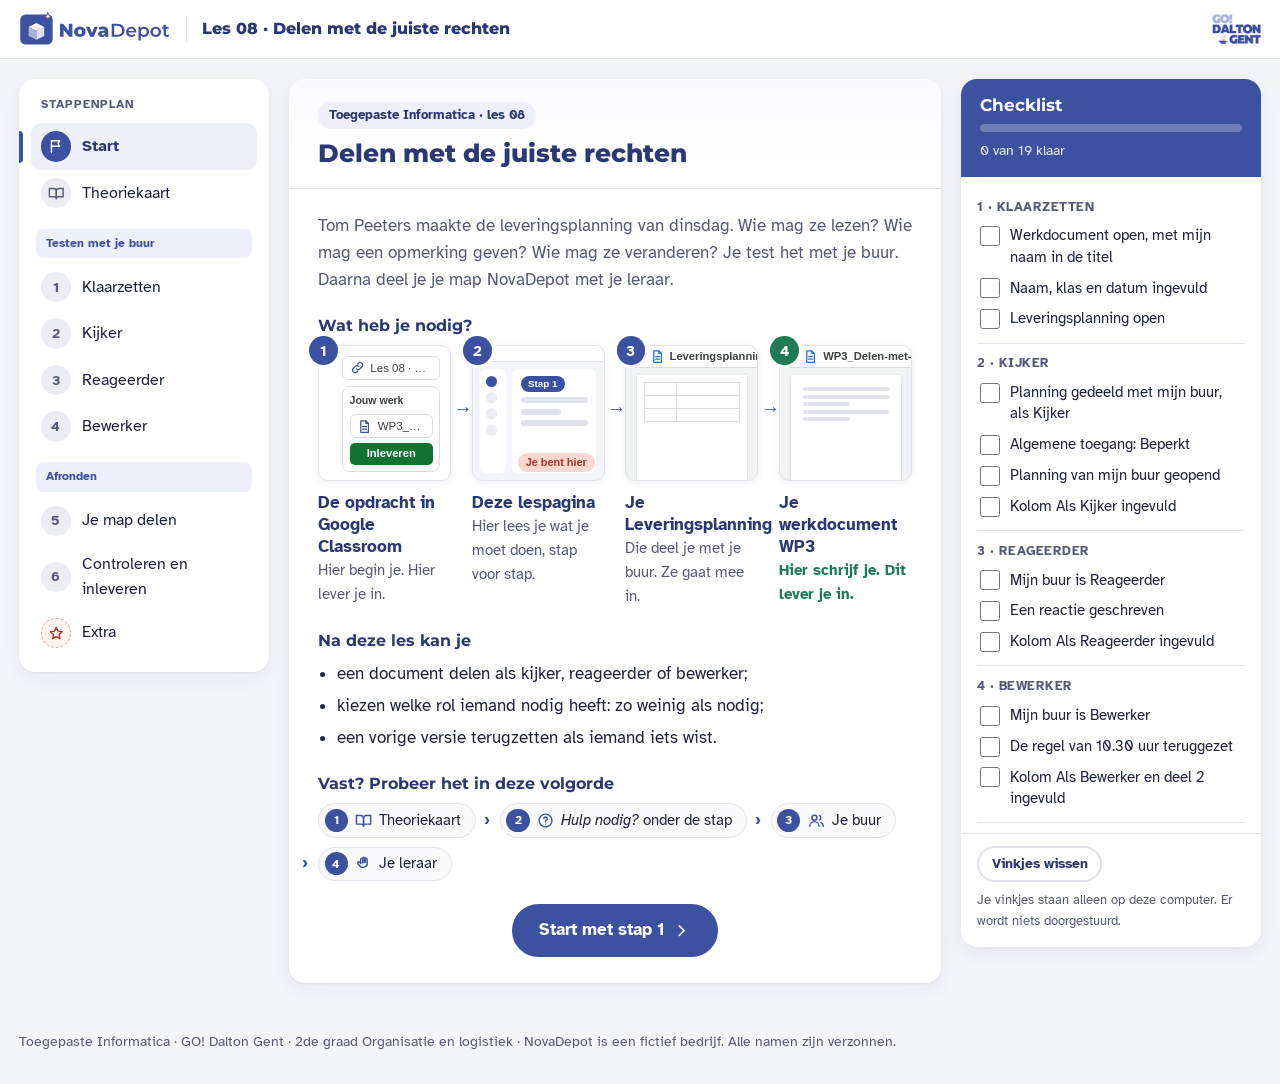
==== index.html @ 53094734 "Startpagina en dia 1: de opdracht zoals de leerling ze ziet Getest met een leerlingaccount (09-10-20" ====
<!DOCTYPE html>
<html lang="nl-BE">
<head>
  <meta charset="UTF-8">
  <meta name="viewport" content="width=device-width, initial-scale=1">
  <title>Les 08 · Delen met de juiste rechten · NovaDepot</title>
  <link rel="icon" href="assets/novadepot-icon.svg" type="image/svg+xml">
  <link rel="stylesheet" href="css/style.css">
</head>
<body data-storage="novadepot_delen_v1_" data-laatste-stap="6" data-ai-hulp="uit">

<!-- Pictogrammen: eenvoudige lijntekeningen, eigen werk. Gebruik: een svg met class "ic" en daarin use met href naar het symbool. -->
<svg xmlns="http://www.w3.org/2000/svg" style="display:none">
  <symbol id="i-flag" viewBox="0 0 24 24"><path d="M5 21V4"/><path d="M5 4h12l-2.5 4 2.5 4H5"/></symbol>
  <symbol id="i-book" viewBox="0 0 24 24"><path d="M2 5h6a4 4 0 0 1 4 4v11a3 3 0 0 0-3-3H2z"/><path d="M22 5h-6a4 4 0 0 0-4 4v11a3 3 0 0 1 3-3h7z"/></symbol>
  <symbol id="i-check" viewBox="0 0 24 24"><path d="M5 12.5l4.5 4.5L19 7.5"/></symbol>
  <symbol id="i-check-circle" viewBox="0 0 24 24"><circle cx="12" cy="12" r="9"/><path d="M8 12.5l2.7 2.7L16 10"/></symbol>
  <symbol id="i-list" viewBox="0 0 24 24"><path d="M9 6h11M9 12h11M9 18h11"/><path d="M4.5 6h.01M4.5 12h.01M4.5 18h.01" stroke-width="3"/></symbol>
  <symbol id="i-bulb" viewBox="0 0 24 24"><path d="M9 18h6M10 21h4"/><path d="M12 3a6 6 0 0 0-4 10.5c.7.7 1 1.5 1 2.5h6c0-1 .3-1.8 1-2.5A6 6 0 0 0 12 3z"/></symbol>
  <symbol id="i-alert" viewBox="0 0 24 24"><path d="M12 3.5l9.5 17h-19z"/><path d="M12 10v4.5M12 17.5h.01"/></symbol>
  <symbol id="i-help" viewBox="0 0 24 24"><circle cx="12" cy="12" r="9"/><path d="M9.6 9.3a2.5 2.5 0 1 1 3.4 2.5c-.6.3-1 .8-1 1.5v.4M12 17h.01"/></symbol>
  <symbol id="i-folder" viewBox="0 0 24 24"><path d="M3 6.5A1.5 1.5 0 0 1 4.5 5H9l2 2h8.5A1.5 1.5 0 0 1 21 8.5v10a1.5 1.5 0 0 1-1.5 1.5h-15A1.5 1.5 0 0 1 3 18.5z"/></symbol>
  <symbol id="i-doc" viewBox="0 0 24 24"><path d="M6 3h8l4 4v14H6z"/><path d="M14 3v4h4M9 12h6M9 16h6"/></symbol>
  <symbol id="i-send" viewBox="0 0 24 24"><path d="M12 15V3M7 8l5-5 5 5"/><path d="M4 14v6h16v-6"/></symbol>
  <symbol id="i-users" viewBox="0 0 24 24"><circle cx="9" cy="8" r="3.5"/><path d="M2.5 20a6.5 6.5 0 0 1 13 0"/><path d="M16 4.8a3.5 3.5 0 0 1 0 6.4M18 14.5a6.5 6.5 0 0 1 3.5 5.5"/></symbol>
  <symbol id="i-chat" viewBox="0 0 24 24"><path d="M4 5h16v11H9l-5 4z"/></symbol>
  <symbol id="i-pen" viewBox="0 0 24 24"><path d="M4 20h4L19 9l-4-4L4 16z"/><path d="M13 7l4 4"/></symbol>
  <symbol id="i-clock" viewBox="0 0 24 24"><circle cx="12" cy="12" r="9"/><path d="M12 7v5l3.5 2"/></symbol>
  <symbol id="i-lock" viewBox="0 0 24 24"><rect x="5" y="10.5" width="14" height="10" rx="2"/><path d="M8 10.5V7.5a4 4 0 0 1 8 0v3"/></symbol>
  <symbol id="i-layers" viewBox="0 0 24 24"><path d="M12 3l9 5-9 5-9-5z"/><path d="M3 13l9 5 9-5"/></symbol>
  <symbol id="i-star" viewBox="0 0 24 24"><path d="M12 3.5l2.6 5.4 5.9.8-4.3 4.1 1 5.9L12 16.9l-5.2 2.8 1-5.9-4.3-4.1 5.9-.8z"/></symbol>
  <symbol id="i-link" viewBox="0 0 24 24"><path d="M10 14a4 4 0 0 0 5.7 0l3-3a4 4 0 0 0-5.7-5.7l-1 1"/><path d="M14 10a4 4 0 0 0-5.7 0l-3 3a4 4 0 0 0 5.7 5.7l1-1"/></symbol>
  <symbol id="i-spark" viewBox="0 0 24 24"><path d="M11 3l1.9 5.1L18 10l-5.1 1.9L11 17l-1.9-5.1L4 10l5.1-1.9z"/><path d="M18.5 14.5l.8 2.2 2.2.8-2.2.8-.8 2.2-.8-2.2-2.2-.8 2.2-.8z"/></symbol>
  <symbol id="i-hand" viewBox="0 0 24 24"><path d="M8 12V6a1.5 1.5 0 0 1 3 0v5"/><path d="M11 10.5V4.5a1.5 1.5 0 0 1 3 0v6"/><path d="M14 10.5V6a1.5 1.5 0 0 1 3 0v7.5"/><path d="M8 11.5l-1.5-1.5a1.6 1.6 0 0 0-2.3 2.3l3.6 4.2A6.5 6.5 0 0 0 17 13.5"/></symbol>
  <symbol id="i-left" viewBox="0 0 24 24"><path d="M15 6l-6 6 6 6"/></symbol>
  <symbol id="i-right" viewBox="0 0 24 24"><path d="M9 6l6 6-6 6"/></symbol>
</svg>

<div class="teacher-banner">Leraarweergave: de roze kaders tonen waar je een screenshot kan plaatsen. Leerlingen zien die kaders niet.</div>

<header class="topbar">
  <div class="topbar-inner">
    <a class="brand" href="index.html" title="Naar het begin van de les">
      <img src="assets/novadepot-logo.svg" alt="NovaDepot">
      <span class="brand-lesson">Les 08 · Delen met de juiste rechten</span>
    </a>
    <span class="topbar-spacer"></span>
    <img class="dalton-mark" src="assets/dalton-gent-logo.png" alt="GO! Dalton Gent">
  </div>
</header>

<div class="layout">

  <!-- ============ LINKS: de route ============ -->
  <nav class="route" aria-label="Stappenplan">
    <p class="route-title">Stappenplan</p>
    <button class="nav-btn" type="button" data-step="start"><span class="nav-num"><svg class="ic" aria-hidden="true"><use href="#i-flag"/></svg></span><span class="nav-lbl">Start</span></button>
    <button class="nav-btn" type="button" data-step="theorie"><span class="nav-num"><svg class="ic" aria-hidden="true"><use href="#i-book"/></svg></span><span class="nav-lbl">Theoriekaart</span></button>

    <p class="route-group">Testen met je buur</p>
    <button class="nav-btn" type="button" data-step="1"><span class="nav-num"><span class="nav-n">1</span><svg class="ic nav-check" aria-hidden="true"><use href="#i-check"/></svg></span><span class="nav-lbl">Klaarzetten</span></button>
    <button class="nav-btn" type="button" data-step="2"><span class="nav-num"><span class="nav-n">2</span><svg class="ic nav-check" aria-hidden="true"><use href="#i-check"/></svg></span><span class="nav-lbl">Kijker</span></button>
    <button class="nav-btn" type="button" data-step="3"><span class="nav-num"><span class="nav-n">3</span><svg class="ic nav-check" aria-hidden="true"><use href="#i-check"/></svg></span><span class="nav-lbl">Reageerder</span></button>
    <button class="nav-btn" type="button" data-step="4"><span class="nav-num"><span class="nav-n">4</span><svg class="ic nav-check" aria-hidden="true"><use href="#i-check"/></svg></span><span class="nav-lbl">Bewerker</span></button>

    <p class="route-group">Afronden</p>
    <button class="nav-btn" type="button" data-step="5"><span class="nav-num"><span class="nav-n">5</span><svg class="ic nav-check" aria-hidden="true"><use href="#i-check"/></svg></span><span class="nav-lbl">Je map delen</span></button>
    <button class="nav-btn" type="button" data-step="6"><span class="nav-num"><span class="nav-n">6</span><svg class="ic nav-check" aria-hidden="true"><use href="#i-check"/></svg></span><span class="nav-lbl">Controleren en inleveren</span></button>
    <button class="nav-btn extra" type="button" data-step="extra"><span class="nav-num"><svg class="ic" aria-hidden="true"><use href="#i-star"/></svg></span><span class="nav-lbl">Extra</span></button>
  </nav>

  <!-- ============ MIDDEN: één stap tegelijk ============ -->
  <main id="main">

    <!-- ===== START ===== -->
    <section class="pane" id="pane-start" aria-labelledby="h-start">
      <article class="card">
        <header class="card-head">
          <div class="tags"><span class="tag tag-where">Toegepaste Informatica · les 08</span></div>
          <h1 id="h-start">Delen met de juiste rechten</h1>
        </header>
        <div class="card-body">
          <p class="intro">Tom Peeters maakte de leveringsplanning van dinsdag. Wie mag ze lezen? Wie mag een opmerking geven? Wie mag ze veranderen? Je test het met je buur. Daarna deel je je map NovaDepot met je leraar.</p>

          <h2 class="sec">Wat heb je nodig?</h2>
          <ol class="nodig vier">
            <li class="nodig-item">
              <div class="mock mock-opdracht" aria-hidden="true">
                <div class="mo-midden">
                  <div class="mo-titel">Werkplek 3 — Delen met de juiste rechten</div>
                  <div class="mo-chip"><svg class="ic"><use href="#i-link"/></svg><span>Les 08 · Delen met de juiste rechten</span></div>
                  <div class="mo-chip ai-hulp"><svg class="ic"><use href="#i-spark"/></svg><span>AI-hulp</span></div>
                </div>
                <div class="mo-werk">
                  <div class="mo-werk-kop">Jouw werk</div>
                  <div class="mo-chip"><svg class="ic"><use href="#i-doc"/></svg><span>WP3_Delen-met-de-juiste-rechten</span></div>
                  <div class="mo-knop">Inleveren</div>
                </div>
              </div>
              <p class="nodig-naam">De opdracht in Google Classroom</p>
              <p class="nodig-uitleg">Hier begin je. Hier lever je in.</p>
            </li>
            <li class="nodig-item">
              <div class="mock mock-lespagina" aria-hidden="true">
                <div class="ml-balk"></div>
                <div class="ml-midden">
                  <div class="ml-route"><span></span><span></span><span></span><span></span></div>
                  <div class="ml-stap"><span class="ml-tag">Stap 1</span><span class="ml-lijn"></span><span class="ml-lijn kort"></span><span class="ml-lijn"></span></div>
                </div>
                <div class="ml-hier">Je bent hier</div>
              </div>
              <p class="nodig-naam">Deze lespagina</p>
              <p class="nodig-uitleg">Hier lees je wat je moet doen, stap voor stap.</p>
            </li>
            <li class="nodig-item">
              <div class="mock mock-werkdocument" aria-hidden="true">
                <div class="mw-balk"><svg class="ic"><use href="#i-doc"/></svg>Leveringsplanning</div>
                <div class="mw-blad"><div class="mw-rijen"><span></span><span></span><span></span><span></span><span></span><span></span></div></div>
              </div>
              <p class="nodig-naam">Je Leveringsplanning</p>
              <p class="nodig-uitleg">Die deel je met je buur. Ze gaat mee in.</p>
            </li>
            <li class="nodig-item inleveren">
              <div class="mock mock-werkdocument" aria-hidden="true">
                <div class="mw-balk"><svg class="ic"><use href="#i-doc"/></svg>WP3_Delen-met-de-juiste-rechten</div>
                <div class="mw-blad"><div class="mw-tekst"><span></span><span></span><span class="kort"></span><span></span><span class="kort"></span></div></div>
              </div>
              <p class="nodig-naam">Je werkdocument WP3</p>
              <p class="nodig-uitleg">Hier schrijf je. Dit lever je in.</p>
            </li>
          </ol>

          <h2 class="sec">Na deze les kan je</h2>
          <ul class="doelen">
            <li>een document delen als kijker, reageerder of bewerker;</li>
            <li>kiezen welke rol iemand nodig heeft: zo weinig als nodig;</li>
            <li>een vorige versie terugzetten als iemand iets wist.</li>
          </ul>

          <h2 class="sec">Vast? Probeer het in deze volgorde</h2>
          <ol class="vast">
            <li><svg class="ic" aria-hidden="true"><use href="#i-book"/></svg><span>Theoriekaart</span></li>
            <li><svg class="ic" aria-hidden="true"><use href="#i-help"/></svg><span><em>Hulp nodig?</em> onder de stap</span></li>
            <li class="ai-hulp"><svg class="ic" aria-hidden="true"><use href="#i-spark"/></svg><span>AI-hulp in de opdracht</span></li>
            <li><svg class="ic" aria-hidden="true"><use href="#i-users"/></svg><span>Je buur</span></li>
            <li><svg class="ic" aria-hidden="true"><use href="#i-hand"/></svg><span>Je leraar</span></li>
          </ol>

          <p class="start-cta"><button class="btn btn-primary" type="button" data-goto="1">Start met stap 1 <svg class="ic" aria-hidden="true"><use href="#i-right"/></svg></button></p>
        </div>
      </article>
    </section>

    <!-- ===== THEORIEKAART ===== -->
    <section class="pane" id="pane-theorie" aria-labelledby="h-theorie">
      <article class="card">
        <header class="card-head">
          <div class="tags"><span class="tag tag-where">Spiekbriefje</span></div>
          <h2 id="h-theorie">Theoriekaart</h2>
        </header>
        <div class="card-body">
          <p class="intro">Alles op één plek. Kom hier terug als je iets niet meer weet.</p>

          <div class="t-grid">
            <section class="t-card">
              <h3><svg class="ic" aria-hidden="true"><use href="#i-layers"/></svg>Zo werkt elke les</h3>
              <ul>
                <li>Je start in Classroom, bij de opdracht van vandaag.</li>
                <li>In de opdracht staan de lespagina, je werkdocument en je planning.</li>
                <li>Klaar? Klik in de opdracht op <span class="ui">Inleveren</span>.</li>
              </ul>
            </section>

            <section class="t-card">
              <h3><svg class="ic" aria-hidden="true"><use href="#i-check-circle"/></svg>Zo weinig als nodig</h3>
              <p>Geef iemand de <strong>kleinste rol</strong> die volstaat. Moet iemand alleen lezen? Dan is het <strong>Kijker</strong>.</p>
              <p>Een bewerker kan alles veranderen, en het document ook met anderen delen.</p>
            </section>

            <section class="t-card ai-hulp">
              <h3><svg class="ic" aria-hidden="true"><use href="#i-spark"/></svg>Slim met de AI-hulp</h3>
              <ol class="t-delen">
                <li>Typ geen namen of persoonlijke gegevens.</li>
                <li>De AI-hulp kent alleen deze les.</li>
                <li>Controleer het antwoord: klik op het nummertje, of kijk in de stap.</li>
              </ol>
            </section>
            <section class="t-card wide">
              <h3><svg class="ic" aria-hidden="true"><use href="#i-users"/></svg>Drie rollen</h3>
              <table class="t-rows">
                <tr><th>Kijker</th><td>mag <strong>lezen</strong>. Niets veranderen, geen reactie.</td></tr>
                <tr><th>Reageerder</th><td>mag lezen en een <strong>reactie</strong> schrijven. Wat een reageerder typt, wordt een voorstel (suggestie).</td></tr>
                <tr><th>Bewerker</th><td>mag lezen, reageren en <strong>zelf veranderen</strong>, ook wissen.</td></tr>
                <tr><th>Eigenaar</th><td>jij, voor je eigen planning. Jij kiest wie welke rol krijgt.</td></tr>
              </table>
            </section>

            <section class="t-card">
              <h3><svg class="ic" aria-hidden="true"><use href="#i-send"/></svg>Delen</h3>
              <ul>
                <li>In het document: rechtsboven <span class="ui">Delen</span>.</li>
                <li>Een map in Drive: rechtermuisknop › <span class="ui">Delen</span> › <span class="ui">Delen</span>.</li>
                <li>Typ een naam, kies de rol, klik op <span class="ui">Verzenden</span>.</li>
              </ul>
            </section>

            <section class="t-card">
              <h3><svg class="ic" aria-hidden="true"><use href="#i-lock"/></svg>Algemene toegang</h3>
              <ul>
                <li><span class="ui">Beperkt</span>: alleen wie jij toevoegt, kan het openen. Kies dit.</li>
                <li><span class="ui">Iedereen met de link</span>: wie de link heeft, ook buiten de school.</li>
              </ul>
            </section>

            <section class="t-card">
              <h3><svg class="ic" aria-hidden="true"><use href="#i-pen"/></svg>Een rol veranderen of stoppen</h3>
              <ul>
                <li><span class="ui">Delen</span> › rechts van de naam de rol, met een pijl.</li>
                <li>Kies een andere rol, of <span class="ui">Toegang verwijderen</span>.</li>
                <li>Klik op <span class="ui">Opslaan</span>.</li>
              </ul>
            </section>

            <section class="t-card">
              <h3><svg class="ic" aria-hidden="true"><use href="#i-chat"/></svg>Een reactie</h3>
              <ul>
                <li>Selecteer de tekst.</li>
                <li>Klik op <span class="ui">Reactie toevoegen</span>: in de werkbalk, of naast de tekst.</li>
                <li>Typ je reactie en klik op <span class="ui">Invoegen</span>.</li>
              </ul>
            </section>

            <section class="t-card">
              <h3><svg class="ic" aria-hidden="true"><use href="#i-clock"/></svg>Een vorige versie</h3>
              <ul>
                <li>Rechtsboven het klokje (<em>Laatste bewerking</em>).</li>
                <li>Kies rechts een eerdere versie.</li>
                <li><span class="ui">Deze versie herstellen</span> › <span class="ui">Herstellen</span>.</li>
              </ul>
            </section>

            <section class="t-card wide">
              <h3><svg class="ic" aria-hidden="true"><use href="#i-chat"/></svg>Woorden</h3>
              <table class="t-rows">
                <tr><th>delen</th><td>iemand anders toegang geven tot jouw document of map</td></tr>
                <tr><th>rol</th><td>wat iemand mag doen: kijken, reageren of bewerken</td></tr>
                <tr><th>reactie</th><td>een opmerking naast de tekst; de tekst zelf verandert niet</td></tr>
                <tr><th>versie</th><td>hoe het document er op een bepaald moment uitzag</td></tr>
                <tr><th>versiegeschiedenis</th><td>de lijst met alle vorige versies</td></tr>
              </table>
            </section>

            <section class="t-card wide warn">
              <h3><svg class="ic" aria-hidden="true"><use href="#i-alert"/></svg>Veelgemaakte fouten</h3>
              <ul>
                <li>Bij <em>Algemene toegang</em> <span class="ui">Iedereen met de link</span> gekozen.</li>
                <li>Iedereen <span class="ui">Bewerker</span> gemaakt, ook wie alleen moet lezen.</li>
                <li>Vergeten de toegang van je buur te verwijderen.</li>
                <li>Een voorstel (suggestie) gezien als een echte verandering.</li>
              </ul>
            </section>
          </div>
        </div>
      </article>
    </section>

    <!-- ===== STAP 1 ===== -->
    <section class="pane" id="pane-1" aria-labelledby="h-1">
      <article class="card">
        <header class="card-head">
          <div class="tags"><span class="tag tag-step">Stap 1</span><span class="tag tag-where"><svg class="ic" aria-hidden="true"><use href="#i-doc"/></svg> Werkdocument</span><span class="tag tag-where"><svg class="ic" aria-hidden="true"><use href="#i-doc"/></svg> Leveringsplanning</span></div>
          <h2 id="h-1">Klaarzetten</h2>
        </header>
        <div class="card-body">
          <p class="intro">Je opent je werkdocument en je Leveringsplanning. Vandaag test je samen met je buur.</p>
          <div class="todo-box">
            <h3><svg class="ic" aria-hidden="true"><use href="#i-list"/></svg> Wat moet je doen?</h3>
            <ol class="todo">
              <li>Open je werkdocument <strong>WP3_Delen-met-de-juiste-rechten</strong>. Het staat in je opdracht in <strong>Google Classroom</strong>, net als deze pagina.</li>
              <li>Vul bovenaan je <strong>naam</strong>, je <strong>klas</strong> en de <strong>datum</strong> in.</li>
              <li>Open ook je <strong>Leveringsplanning</strong>. Ze staat in dezelfde opdracht.<span class="sub">In de titel staat jouw naam: het is jouw eigen planning.</span></li>
              <li>Spreek af met je buur: jullie testen samen. Elk deelt de eigen planning met de ander.</li>
            </ol>
          </div>
          <div class="tip"><svg class="ic" aria-hidden="true"><use href="#i-bulb"/></svg><p><strong>Met een oneven aantal?</strong> Werk dan met drie. Je deelt je planning met twee mensen.</p></div>
          <details class="help"><summary><svg class="ic" aria-hidden="true"><use href="#i-help"/></svg> Hulp nodig?</summary>
            <div class="help-body">
              <p>Zie je je Leveringsplanning niet? Ze staat in de opdracht, onder je werkdocument. Klik erop: ze opent in Google Documenten.</p>
              <p>Er staan vier regels in, van 7.30 uur tot 13.00 uur. Verander nog niets.</p>
            </div>
          </details>
          <p class="result"><svg class="ic" aria-hidden="true"><use href="#i-check-circle"/></svg><span><strong>Klaar als:</strong> je werkdocument en je Leveringsplanning open zijn, en je weet met wie je samenwerkt.</span></p>
        </div>
        <footer class="card-nav">
          <button class="btn" type="button" data-goto="start"><svg class="ic" aria-hidden="true"><use href="#i-left"/></svg> Start</button>
          <button class="btn btn-primary" type="button" data-goto="2">Stap 2 <svg class="ic" aria-hidden="true"><use href="#i-right"/></svg></button>
        </footer>
      </article>
    </section>

    <!-- ===== STAP 2 ===== -->
    <section class="pane" id="pane-2" aria-labelledby="h-2">
      <article class="card">
        <header class="card-head">
          <div class="tags"><span class="tag tag-step">Stap 2</span><span class="tag tag-where"><svg class="ic" aria-hidden="true"><use href="#i-users"/></svg> Met je buur</span><span class="tag tag-where"><svg class="ic" aria-hidden="true"><use href="#i-doc"/></svg> Werkdocument, deel 1</span></div>
          <h2 id="h-2">Kijker</h2>
        </header>
        <div class="card-body">
          <p class="intro">Een kijker mag lezen. Je deelt je planning met je buur, als kijker. Je buur doet hetzelfde met de zijne.</p>
          <div class="todo-box">
            <h3><svg class="ic" aria-hidden="true"><use href="#i-list"/></svg> Wat moet je doen?</h3>
            <ol class="todo">
              <li>Klik in je Leveringsplanning rechtsboven op <span class="ui">Delen</span>.</li>
              <li>Typ de naam van je buur en klik in de lijst op de juiste naam. Kies rechts <span class="ui">Kijker</span> en klik op <span class="ui">Verzenden</span>.</li>
              <li>Klik opnieuw op <span class="ui">Delen</span>. Staat onder <em>Algemene toegang</em> <span class="ui">Beperkt</span>? Klik op <span class="ui">Klaar</span>.</li>
              <li>Open <a href="https://drive.google.com" target="_blank" rel="noopener">drive.google.com</a> in een nieuw tabblad. Klik links op <span class="ui">Gedeeld met mij</span> en open de planning van je buur.</li>
              <li>Probeer een reactie te geven en een regel te veranderen. Lukt het?</li>
              <li>Vul in <strong>deel 1</strong> de kolom <em>Als Kijker</em> in.</li>
            </ol>
            <figure class="shot" data-shot="stap2-delen-kijker.png" data-caption="1 de naam van je buur · 2 Kijker · 3 Verzenden" data-alt="Het venster Leveringsplanning delen. Rode kaders met de nummers 1 bij het veld met de naam, 2 bij de rol Kijker en 3 bij de knop Verzenden."></figure>
            <figure class="shot" data-shot="stap2-algemene-toegang.png" data-caption="Opnieuw Delen: 1 Algemene toegang staat op Beperkt · 2 Klaar" data-alt="Het venster Leveringsplanning delen met Personen met toegang en Algemene toegang. Rode kaders bij Beperkt en bij Klaar."></figure>
          </div>
          <div class="tip warn"><svg class="ic" aria-hidden="true"><use href="#i-alert"/></svg><p><strong>Kies nooit <em>Iedereen met de link</em>.</strong> Dan kan iedereen met de link je planning openen, ook buiten de school.</p></div>
          <details class="help"><summary><svg class="ic" aria-hidden="true"><use href="#i-help"/></svg> Hulp nodig?</summary>
            <div class="help-body">
              <p>Verschijnt de naam van je buur niet in de lijst? Vraag het schoolmailadres van je buur en typ het helemaal.</p>
              <p>Staat de planning van je buur niet bij <span class="ui">Gedeeld met mij</span>? Je kreeg ook een e-mail met een link naar de planning.</p>
            </div>
          </details>
          <p class="result"><svg class="ic" aria-hidden="true"><use href="#i-check-circle"/></svg><span><strong>Klaar als:</strong> jij de planning van je buur kan lezen, en de kolom <em>Als Kijker</em> ingevuld is.</span></p>
        </div>
        <footer class="card-nav">
          <button class="btn" type="button" data-goto="1"><svg class="ic" aria-hidden="true"><use href="#i-left"/></svg> Stap 1</button>
          <button class="btn btn-primary" type="button" data-goto="3">Stap 3 <svg class="ic" aria-hidden="true"><use href="#i-right"/></svg></button>
        </footer>
      </article>
    </section>

    <!-- ===== STAP 3 ===== -->
    <section class="pane" id="pane-3" aria-labelledby="h-3">
      <article class="card">
        <header class="card-head">
          <div class="tags"><span class="tag tag-step">Stap 3</span><span class="tag tag-where"><svg class="ic" aria-hidden="true"><use href="#i-users"/></svg> Met je buur</span><span class="tag tag-where"><svg class="ic" aria-hidden="true"><use href="#i-doc"/></svg> Werkdocument, deel 1</span></div>
          <h2 id="h-3">Reageerder</h2>
        </header>
        <div class="card-body">
          <p class="intro">Een reageerder mag lezen en een reactie schrijven. Je maakt je buur reageerder. Je buur doet hetzelfde met jou.</p>
          <div class="todo-box">
            <h3><svg class="ic" aria-hidden="true"><use href="#i-list"/></svg> Wat moet je doen?</h3>
            <ol class="todo">
              <li>Klik in je planning op <span class="ui">Delen</span>. Klik rechts van de naam van je buur op <span class="ui">Kijker</span>. Kies <span class="ui">Reageerder</span> en klik op <span class="ui">Opslaan</span>.</li>
              <li>Open de planning van je buur. Selecteer de regel van 10.30 uur.</li>
              <li>Klik op <span class="ui">Reactie toevoegen</span>. Typ een vraag, bijvoorbeeld <em>Kan dit om 11 uur?</em> Klik op <span class="ui">Invoegen</span>.</li>
              <li>Probeer ook een regel te veranderen. Wat gebeurt er?</li>
              <li>Vul in <strong>deel 1</strong> de kolom <em>Als Reageerder</em> in.</li>
            </ol>
            <figure class="shot" data-shot="stap3-reactie-toevoegen.png" data-caption="Reactie toevoegen: 1 in de werkbalk, of 2 naast de geselecteerde tekst" data-alt="De Leveringsplanning in Google Documenten. De regel van 10.30 uur is geselecteerd. Rode kaders bij Reactie toevoegen in de werkbalk en naast de tekst."></figure>
          </div>
          <div class="tip"><svg class="ic" aria-hidden="true"><use href="#i-bulb"/></svg><p><strong>Typt een reageerder in de tekst?</strong> Dan wordt het een voorstel (suggestie): gekleurd, met een vakje rechts. De tekst zelf verandert niet.</p></div>
          <details class="help"><summary><svg class="ic" aria-hidden="true"><use href="#i-help"/></svg> Hulp nodig?</summary>
            <div class="help-body">
              <p>Zie je de rol niet? Klik op <span class="ui">Delen</span>. Onder <em>Personen met toegang</em> staat je buur, met rechts de rol en een pijl. Klik daarop. Zo ziet de keuzelijst eruit:</p>
              <figure class="shot" data-shot="stap3-rollen.png" data-caption="De drie rollen: Kijker, Reageerder, Bewerker." data-alt="De keuzelijst met de rollen Kijker, Reageerder en Bewerker in een rood kader."></figure>
              <p>Zie je geen <span class="ui">Opslaan</span>, maar <span class="ui">Klaar</span>? Klik dan op <span class="ui">Klaar</span>.</p>
            </div>
          </details>
          <p class="result"><svg class="ic" aria-hidden="true"><use href="#i-check-circle"/></svg><span><strong>Klaar als:</strong> er een reactie van je buur in jouw planning staat, en de kolom <em>Als Reageerder</em> ingevuld is.</span></p>
        </div>
        <footer class="card-nav">
          <button class="btn" type="button" data-goto="2"><svg class="ic" aria-hidden="true"><use href="#i-left"/></svg> Stap 2</button>
          <button class="btn btn-primary" type="button" data-goto="4">Stap 4 <svg class="ic" aria-hidden="true"><use href="#i-right"/></svg></button>
        </footer>
      </article>
    </section>

    <!-- ===== STAP 4 ===== -->
    <section class="pane" id="pane-4" aria-labelledby="h-4">
      <article class="card">
        <header class="card-head">
          <div class="tags"><span class="tag tag-step">Stap 4</span><span class="tag tag-where"><svg class="ic" aria-hidden="true"><use href="#i-users"/></svg> Met je buur</span><span class="tag tag-where"><svg class="ic" aria-hidden="true"><use href="#i-doc"/></svg> Werkdocument, deel 1 en 2</span></div>
          <h2 id="h-4">Bewerker: een regel kwijt</h2>
        </header>
        <div class="card-body">
          <p class="intro">Een bewerker mag alles veranderen, ook wissen. Jullie testen het. Daarna zet je je eigen planning terug.</p>
          <div class="todo-box">
            <h3><svg class="ic" aria-hidden="true"><use href="#i-list"/></svg> Wat moet je doen?</h3>
            <ol class="todo">
              <li>Maak je buur <span class="ui">Bewerker</span>, zoals in stap 3: <span class="ui">Delen</span> › de rol › <span class="ui">Bewerker</span> › <span class="ui">Opslaan</span>.</li>
              <li>Open de planning van je buur. Selecteer de regel van 10.30 uur en druk op <span class="key">Delete</span>.<span class="sub">Dat mag alleen in deze test. Je buur zet de regel zo terug.</span></li>
              <li>Ga naar je eigen planning. Is de regel van 10.30 uur weg?</li>
              <li>Klik rechtsboven op het <strong>klokje</strong>. Kies rechts een eerdere versie, waarin de regel er nog staat.</li>
              <li>Klik op <span class="ui">Deze versie herstellen</span> en dan op <span class="ui">Herstellen</span>.</li>
              <li>Vul de kolom <em>Als Bewerker</em> en <strong>deel 2</strong> in.</li>
            </ol>
            <figure class="shot" data-shot="stap4-versie-herstellen.png" data-caption="1 het klokje · 2 een eerdere versie · 3 Deze versie herstellen · 4 Herstellen" data-alt="Vier beelden uit Google Documenten: het klokje rechtsboven, de lijst met versies, de knop Deze versie herstellen en het venster met de knop Herstellen."></figure>
          </div>
          <div class="tip"><svg class="ic" aria-hidden="true"><use href="#i-bulb"/></svg><p><strong>Niets is echt weg.</strong> In de versiegeschiedenis staat elke vorige versie van je document.</p></div>
          <details class="help"><summary><svg class="ic" aria-hidden="true"><use href="#i-help"/></svg> Hulp nodig?</summary>
            <div class="help-body">
              <p><strong>Welke versie?</strong> Klik op een versie: in het midden zie je hoe de planning er toen uitzag. Kies de versie waarin de regel van 10.30 uur er nog staat.</p>
              <p>Zie je een vakje rond de datum van de versie? Druk op <span class="key">Esc</span> en klik naast de datum.</p>
              <p>Terug naar je planning zonder iets te herstellen? Klik linksboven op de pijl.</p>
            </div>
          </details>
          <p class="result"><svg class="ic" aria-hidden="true"><use href="#i-check-circle"/></svg><span><strong>Klaar als:</strong> de regel van 10.30 uur weer in jouw planning staat.</span></p>
        </div>
        <footer class="card-nav">
          <button class="btn" type="button" data-goto="3"><svg class="ic" aria-hidden="true"><use href="#i-left"/></svg> Stap 3</button>
          <button class="btn btn-primary" type="button" data-goto="5">Stap 5 <svg class="ic" aria-hidden="true"><use href="#i-right"/></svg></button>
        </footer>
      </article>
    </section>

    <!-- ===== STAP 5 ===== -->
    <section class="pane" id="pane-5" aria-labelledby="h-5">
      <article class="card">
        <header class="card-head">
          <div class="tags"><span class="tag tag-step">Stap 5</span><span class="tag tag-where"><svg class="ic" aria-hidden="true"><use href="#i-folder"/></svg> Drive</span><span class="tag tag-where"><svg class="ic" aria-hidden="true"><use href="#i-doc"/></svg> Werkdocument, deel 3</span></div>
          <h2 id="h-5">Je map delen</h2>
        </header>
        <div class="card-body">
          <p class="intro">De test is klaar: je buur krijgt geen toegang meer. Daarna deel je je map NovaDepot met je leraar, als kijker.</p>
          <div class="todo-box">
            <h3><svg class="ic" aria-hidden="true"><use href="#i-list"/></svg> Wat moet je doen?</h3>
            <ol class="todo">
              <li>Klik in je planning op <span class="ui">Delen</span>. Klik rechts van de naam van je buur op de rol › <span class="ui">Toegang verwijderen</span>. Klik op <span class="ui">Opslaan</span>.</li>
              <li>Ga in Drive naar <span class="ui">Mijn Drive</span>. Klik met de rechtermuisknop op je map <strong>NovaDepot</strong> › <span class="ui">Delen</span> › <span class="ui">Delen</span>.</li>
              <li>Typ het e-mailadres van je leraar. Het staat in je opdracht. Kies <span class="ui">Kijker</span> en klik op <span class="ui">Verzenden</span>.</li>
              <li>Klik opnieuw op <span class="ui">Delen</span>. Staat onder <em>Algemene toegang</em> <span class="ui">Beperkt</span>? Klik op <span class="ui">Klaar</span>.</li>
              <li>Vul <strong>deel 3</strong> van je werkdocument in.</li>
            </ol>
            <figure class="shot" data-shot="stap5-map-delen.png" data-caption="Rechtermuisknop op je map: 1 Delen · 2 Delen" data-alt="Het menu na een klik met de rechtermuisknop op de map NovaDepot. Rode kaders met de nummers 1 bij Delen en 2 bij Delen in het tweede menu."></figure>
          </div>
          <div class="tip"><svg class="ic" aria-hidden="true"><use href="#i-bulb"/></svg><p><strong>Waarom Kijker?</strong> Je leraar moet je map alleen bekijken. Geef zo weinig rechten als nodig.</p></div>
          <details class="help"><summary><svg class="ic" aria-hidden="true"><use href="#i-help"/></svg> Hulp nodig?</summary>
            <div class="help-body">
              <p>Geen map NovaDepot? Die maakte je in les 06 en 07. Vraag je leraar om de kant-en-klare map uit les 07.</p>
              <p>Zie je je buur nog onder <em>Personen met toegang</em>? Dan klikte je niet op <span class="ui">Opslaan</span>. Doe stap 1 opnieuw.</p>
            </div>
          </details>
          <p class="result"><svg class="ic" aria-hidden="true"><use href="#i-check-circle"/></svg><span><strong>Klaar als:</strong> je buur niet meer bij je planning kan, en je leraar je map NovaDepot kan bekijken.</span></p>
        </div>
        <footer class="card-nav">
          <button class="btn" type="button" data-goto="4"><svg class="ic" aria-hidden="true"><use href="#i-left"/></svg> Stap 4</button>
          <button class="btn btn-primary" type="button" data-goto="6">Stap 6 <svg class="ic" aria-hidden="true"><use href="#i-right"/></svg></button>
        </footer>
      </article>
    </section>

    <!-- ===== STAP 6 ===== -->
    <section class="pane" id="pane-6" aria-labelledby="h-6">
      <article class="card">
        <header class="card-head">
          <div class="tags"><span class="tag tag-step">Stap 6</span><span class="tag tag-where"><svg class="ic" aria-hidden="true"><use href="#i-send"/></svg> Opdracht</span></div>
          <h2 id="h-6">Controleren en inleveren</h2>
        </header>
        <div class="card-body">
          <p class="intro">Test of je het onthouden hebt. Er wordt niets bewaard. Lever daarna in.</p>

          <div class="quiz">
            <div class="quiz-q" data-ok="Juist. Lezen volstaat: geef zo weinig rechten als nodig." data-nok="Nog niet. Wat moet de chauffeur kunnen? Alleen lezen.">
              <p>1. De chauffeur van Bakkerij Korstjes moet de planning lezen. Welke rol geef je?</p>
              <div class="opts">
                <button type="button" data-right>Kijker</button>
                <button type="button">Reageerder</button>
                <button type="button">Bewerker</button>
              </div>
              <p class="feedback" role="status"></p>
            </div>
            <div class="quiz-q" data-ok="Juist. In de versiegeschiedenis staat elke vorige versie." data-nok="Nog niet. Kijk nog eens naar stap 4.">
              <p>2. Iemand wiste een regel in jouw planning. Hoe krijg je ze het snelst terug?</p>
              <div class="opts">
                <button type="button">Ik typ de hele planning opnieuw.</button>
                <button type="button" data-right>Het klokje › een eerdere versie › Deze versie herstellen</button>
                <button type="button">Ik vraag een nieuwe planning aan mijn leraar.</button>
              </div>
              <p class="feedback" role="status"></p>
            </div>
            <div class="quiz-q" data-ok="Juist. Alleen wie jij toevoegt, kan de planning openen." data-nok="Nog niet. Met de link kan iedereen ze openen, ook buiten de school.">
              <p>3. Welke keuze bij <em>Algemene toegang</em> is veilig voor je planning?</p>
              <div class="opts">
                <button type="button" data-right>Beperkt</button>
                <button type="button">Iedereen met de link</button>
              </div>
              <p class="feedback" role="status"></p>
            </div>
          </div>

          <div class="todo-box">
            <h3><svg class="ic" aria-hidden="true"><use href="#i-list"/></svg> Wat moet je doen?</h3>
            <ol class="todo">
              <li>Loop de <strong>checklist</strong> na. Staat er nog iets open? Werk het eerst af.</li>
              <li>Kijk of deel 1, 2 en 3 van je werkdocument ingevuld zijn.</li>
              <li>Klik in je opdracht op <span class="ui">Inleveren</span>.<span class="sub">Classroom levert je werkdocument en je planning samen in.</span></li>
            </ol>
          </div>
          <p class="result"><svg class="ic" aria-hidden="true"><use href="#i-check-circle"/></svg><span><strong>Klaar als:</strong> er bij de opdracht <em>Ingeleverd</em> staat.</span></p>
        </div>
        <footer class="card-nav">
          <button class="btn" type="button" data-goto="5"><svg class="ic" aria-hidden="true"><use href="#i-left"/></svg> Stap 5</button>
          <button class="btn btn-primary" type="button" data-goto="extra">Extra <svg class="ic" aria-hidden="true"><use href="#i-right"/></svg></button>
        </footer>
      </article>
    </section>

    <!-- ===== EXTRA ===== -->
    <section class="pane" id="pane-extra" aria-labelledby="h-extra">
      <article class="card">
        <header class="card-head">
          <div class="tags"><span class="tag tag-extra">Extra · niet verplicht</span></div>
          <h2 id="h-extra">Voor wie klaar is</h2>
        </header>
        <div class="card-body">
          <p class="intro">Begin hier pas nadat je hebt ingeleverd. Klik in de opdracht op <span class="ui">Inleveren ongedaan maken</span>, doe de extra opdracht en lever opnieuw in.</p>
          <div class="todo-box">
            <h3><svg class="ic" aria-hidden="true"><use href="#i-list"/></svg> Wat kan je doen?</h3>
            <ol class="todo">
              <li><strong>Een versie met een naam.</strong> Klik in je planning op het klokje. Klik naast de herstelde versie op de drie puntjes › <span class="ui">Deze versie een naam geven</span>. Typ bijvoorbeeld <em>Planning in orde</em>.</li>
              <li><strong>Een reactie beantwoorden.</strong> Klik in je planning op de reactie van je buur. Klik op <span class="ui">Reageren</span>, typ je antwoord en klik op <span class="ui">Reageren</span>.</li>
              <li>Schrijf bij <strong>Extra</strong> in je werkdocument wat je deed.</li>
            </ol>
          </div>
        </div>
        <footer class="card-nav">
          <button class="btn" type="button" data-goto="6"><svg class="ic" aria-hidden="true"><use href="#i-left"/></svg> Stap 6</button>
          <button class="btn" type="button" data-goto="start">Naar het begin</button>
        </footer>
      </article>
    </section>
  </main>

  <!-- ============ RECHTS: de checklist ============ -->
  <aside class="checklist leeg" id="checklist" aria-labelledby="h-cl">
    <div class="cl-head">
      <h2 id="h-cl">Checklist</h2>
      <div class="cl-bar" role="progressbar" aria-label="Voortgang" aria-valuemin="0" aria-valuemax="100" aria-valuenow="0"><div class="cl-fill" id="clFill"></div></div>
      <p class="cl-count" id="clCount">0 van 0 klaar</p>
    </div>
    <div class="cl-body">
      <div class="cl-group" data-step="1"><h3>1 · Klaarzetten</h3>
        <label class="cl-item"><input type="checkbox" id="c1a"><span>Werkdocument open, met mijn naam in de titel</span></label>
        <label class="cl-item"><input type="checkbox" id="c1b"><span>Naam, klas en datum ingevuld</span></label>
        <label class="cl-item"><input type="checkbox" id="c1c"><span>Leveringsplanning open</span></label>
      </div>
      <div class="cl-group" data-step="2"><h3>2 · Kijker</h3>
        <label class="cl-item"><input type="checkbox" id="c2a"><span>Planning gedeeld met mijn buur, als Kijker</span></label>
        <label class="cl-item"><input type="checkbox" id="c2b"><span>Algemene toegang: Beperkt</span></label>
        <label class="cl-item"><input type="checkbox" id="c2c"><span>Planning van mijn buur geopend</span></label>
        <label class="cl-item"><input type="checkbox" id="c2d"><span>Kolom Als Kijker ingevuld</span></label>
      </div>
      <div class="cl-group" data-step="3"><h3>3 · Reageerder</h3>
        <label class="cl-item"><input type="checkbox" id="c3a"><span>Mijn buur is Reageerder</span></label>
        <label class="cl-item"><input type="checkbox" id="c3b"><span>Een reactie geschreven</span></label>
        <label class="cl-item"><input type="checkbox" id="c3c"><span>Kolom Als Reageerder ingevuld</span></label>
      </div>
      <div class="cl-group" data-step="4"><h3>4 · Bewerker</h3>
        <label class="cl-item"><input type="checkbox" id="c4a"><span>Mijn buur is Bewerker</span></label>
        <label class="cl-item"><input type="checkbox" id="c4b"><span>De regel van 10.30 uur teruggezet</span></label>
        <label class="cl-item"><input type="checkbox" id="c4c"><span>Kolom Als Bewerker en deel 2 ingevuld</span></label>
      </div>
      <div class="cl-group" data-step="5"><h3>5 · Je map delen</h3>
        <label class="cl-item"><input type="checkbox" id="c5a"><span>Toegang van mijn buur verwijderd</span></label>
        <label class="cl-item"><input type="checkbox" id="c5b"><span>Map NovaDepot gedeeld met mijn leraar, als Kijker</span></label>
        <label class="cl-item"><input type="checkbox" id="c5c"><span>Deel 3 ingevuld</span></label>
      </div>
      <div class="cl-group" data-step="6"><h3>6 · Controleren en inleveren</h3>
        <label class="cl-item"><input type="checkbox" id="c6a"><span>Zelftest gedaan</span></label>
        <label class="cl-item"><input type="checkbox" id="c6b"><span>Deel 1, 2 en 3 nagekeken</span></label>
        <label class="cl-item"><input type="checkbox" id="c6c"><span>Ingeleverd</span></label>
      </div>
    </div>
    <div class="cl-foot">
      <button class="btn cl-toggle" type="button" id="clToggle" aria-expanded="false">Toon alles</button>
      <button class="btn" type="button" id="btnReset">Vinkjes wissen</button>
      <p class="cl-note">Je vinkjes staan alleen op deze computer. Er wordt niets doorgestuurd.</p>
    </div>
  </aside>
</div>

<!-- ============ Klaar! ============ -->
<div class="klaar-overlay" id="klaar" role="dialog" aria-modal="true" aria-labelledby="h-klaar" hidden>
  <div class="klaar-card">
    <svg class="ic" aria-hidden="true"><use href="#i-check-circle"/></svg>
    <h2 id="h-klaar">Je deelt met de juiste rechten!</h2>
    <p>Alles is afgevinkt. Heb je nog tijd? Kijk dan bij <strong>Extra</strong>.</p>
    <p>Volgende les maak je je account veilig: hoe maak je een wachtwoord dat niemand raadt?</p>
    <button class="btn btn-primary" type="button" id="klaarSluit">Sluiten</button>
  </div>
</div>

<footer class="site">
  Toegepaste Informatica · GO! Dalton Gent · 2de graad Organisatie en logistiek · NovaDepot is een fictief bedrijf. Alle namen zijn verzonnen.
</footer>

<script src="js/script.js"></script>
</body>
</html>
---- css/style.css ----
/* ==========================================================================
   Les 08 · Delen met de juiste rechten (NovaDepot) — leerlingentool
   Toegepaste Informatica · 2de graad Organisatie en logistiek
   (arbeidsmarktgerichte finaliteit) · GO! Dalton Gent · ORLO
   Uit _sjablonen/lespakket (basis: les 06 ORLO, 08-10-2026).

   Opbouw naar het voorbeeld van PedalPro (rustig, één ding tegelijk):
     links   de route (stappenlijst, altijd zichtbaar)
     midden  één stap: titel · één zin · wat moet je doen · één tip · klaar als
     rechts  de checklist met concrete taken (altijd zichtbaar)
   Op een half scherm (< 900 px) staat alles onder elkaar en toont de checklist
   alleen de taken van de stap waarin je zit.

   Huisstijl: Dalton-kleuren. Geen externe bestanden: lettertypes staan in
   assets/fonts (OFL-licentie), pictogrammen staan als SVG in index.html.
   ========================================================================== */

@font-face { font-family: "Atkinson"; src: url("../assets/fonts/atkinson-regular.woff2") format("woff2"); font-weight: 400; font-style: normal; font-display: swap; }
@font-face { font-family: "Atkinson"; src: url("../assets/fonts/atkinson-bold.woff2") format("woff2"); font-weight: 700; font-style: normal; font-display: swap; }
@font-face { font-family: "Atkinson"; src: url("../assets/fonts/atkinson-italic.woff2") format("woff2"); font-weight: 400; font-style: italic; font-display: swap; }
/* Atkinson tekent de nul met een schuine streep (lijkt op Ø). Cijfers daarom uit een systeemlettertype. */
@font-face { font-family: "Atkinson"; src: local("Segoe UI"), local("SegoeUI"), local("Arial"), local("Helvetica"), local("Roboto"); font-weight: 400; unicode-range: U+0030-0039; }
@font-face { font-family: "Atkinson"; src: local("Segoe UI Bold"), local("SegoeUI-Bold"), local("Arial Bold"), local("Arial-BoldMT"), local("Helvetica Bold"), local("Roboto Bold"); font-weight: 700; unicode-range: U+0030-0039; }
@font-face { font-family: "Montserrat"; src: url("../assets/fonts/montserrat-heavy.woff2") format("woff2"); font-weight: 700 900; font-style: normal; font-display: swap; }

:root {
  /* Dalton Gent-huisstijl */
  --navy: #3C51A0;
  --navy-deep: #2A3973;
  --peri: #A7B1DE;
  --peri-soft: #EEF0F9;
  --blush: #FCD6CF;
  --blush-soft: #FEF3F0;
  --paper: #FFFFFF;
  --bg: #F4F5F9;

  --ink: #1D2340;
  --muted: #545B78;
  --line: #E1E3EC;

  --ok: #1F7A55;
  --ok-soft: #EAF6F0;
  --warn: #A0372A;
  --warn-soft: #FDF1EE;
  --tip: #8A5A00;
  --tip-soft: #FFF7E3;

  --radius: 16px;
  --radius-sm: 10px;
  --shadow: 0 1px 2px rgba(29, 35, 64, .05), 0 6px 20px rgba(29, 35, 64, .06);

  --body: "Atkinson", "Segoe UI", Arial, sans-serif;
  --head: "Montserrat", "Segoe UI", Arial, sans-serif;
  --mono: "Courier New", Consolas, monospace;
}

* { box-sizing: border-box; }
html { -webkit-text-size-adjust: 100%; }
body {
  margin: 0;
  font-family: var(--body);
  font-size: 17px;
  line-height: 1.6;
  color: var(--ink);
  background: var(--bg);
}
h1, h2, h3 { font-family: var(--head); color: var(--navy-deep); line-height: 1.2; margin: 0; }
p { margin: 0 0 .8rem; }
p:last-child { margin-bottom: 0; }
a { color: var(--navy); }
code { font-family: var(--mono); font-size: .92em; background: var(--peri-soft); padding: .05rem .3rem; border-radius: 5px; overflow-wrap: anywhere; }
:focus-visible { outline: 3px solid var(--navy); outline-offset: 2px; border-radius: 6px; }
[hidden] { display: none !important; }

/* Pictogrammen (SVG-symbolen bovenaan index.html) */
.ic { width: 1.15em; height: 1.15em; flex-shrink: 0; fill: none; stroke: currentColor; stroke-width: 2; stroke-linecap: round; stroke-linejoin: round; vertical-align: -.2em; }

/* Knop- en toetsnamen */
.ui { font-weight: 700; color: var(--navy-deep); background: var(--peri-soft); padding: 0 .35rem; border-radius: 5px; white-space: nowrap; }
.key { display: inline-block; font-weight: 700; font-size: .9em; border: 1px solid #C4C7D4; border-bottom-width: 3px; border-radius: 6px; background: #fff; padding: 0 .35rem; white-space: nowrap; }

/* ---------- Kopbalk ---------- */
.topbar { background: var(--paper); border-bottom: 1px solid var(--line); }
.topbar-inner { max-width: 1440px; margin: 0 auto; padding: .7rem 1.2rem; display: flex; align-items: center; gap: 1rem; }
.brand { display: flex; align-items: center; gap: .9rem; text-decoration: none; min-width: 0; }
.brand img { height: 36px; width: auto; display: block; flex-shrink: 0; }
.brand-lesson { font-family: var(--head); font-weight: 800; font-size: 1rem; color: var(--navy-deep); white-space: nowrap; overflow: hidden; text-overflow: ellipsis; padding-left: .9rem; border-left: 1px solid var(--line); }
.topbar-spacer { flex: 1; }
.dalton-mark { height: 30px; width: auto; display: block; }

/* ---------- Drie kolommen ---------- */
.layout {
  max-width: 1440px; margin: 0 auto; padding: 1.25rem 1.2rem 3rem;
  display: grid; grid-template-columns: 250px minmax(0, 1fr) 300px; gap: 1.25rem; align-items: start;
}

/* ---------- Links: de route ---------- */
.route { background: var(--paper); border-radius: var(--radius); box-shadow: var(--shadow); padding: 1rem .75rem; position: sticky; top: 1rem; }
.route-title { font-size: .78rem; font-weight: 700; letter-spacing: .08em; text-transform: uppercase; color: var(--muted); padding: 0 .6rem .5rem; margin: 0; }
.route-group { font-size: .78rem; font-weight: 700; color: var(--navy); background: var(--peri-soft); border-radius: 8px; padding: .3rem .6rem; margin: .8rem .3rem .35rem; }
.nav-btn {
  display: flex; align-items: center; gap: .7rem; width: 100%;
  font: inherit; font-size: .97rem; text-align: left; color: var(--ink);
  background: none; border: 0; border-radius: var(--radius-sm); padding: .5rem .6rem; cursor: pointer;
  position: relative;
}
.nav-btn:hover { background: var(--peri-soft); }
.nav-num {
  width: 1.9rem; height: 1.9rem; border-radius: 50%; flex-shrink: 0;
  display: inline-flex; align-items: center; justify-content: center;
  background: #ECEDF3; color: var(--muted); font-weight: 700; font-size: .9rem;
}
.nav-btn[aria-current="step"] { background: var(--peri-soft); font-weight: 700; color: var(--navy-deep); }
.nav-btn[aria-current="step"]::before { content: ""; position: absolute; left: -.75rem; top: .45rem; bottom: .45rem; width: 4px; border-radius: 0 4px 4px 0; background: var(--navy); }
.nav-btn[aria-current="step"] .nav-num { background: var(--navy); color: #fff; }
.nav-btn.done .nav-num { background: var(--ok); color: #fff; }
.nav-btn .nav-check { display: none; }
.nav-btn.done .nav-check { display: block; }
.nav-btn.done .nav-n { display: none; }
.nav-btn.extra .nav-num { background: var(--blush-soft); color: var(--warn); border: 1px dashed #E7A99C; }

/* ---------- Midden: één stap ---------- */
.pane { display: none; }
.pane.active { display: block; }
.card { background: var(--paper); border-radius: var(--radius); box-shadow: var(--shadow); overflow: hidden; }
.card-head { padding: 1.4rem 1.8rem 1.2rem; border-bottom: 1px solid var(--line); background: linear-gradient(180deg, #FBFBFE, #fff); }
.tags { display: flex; flex-wrap: wrap; gap: .45rem; margin-bottom: .65rem; }
.tag { display: inline-flex; align-items: center; gap: .35rem; font-size: .8rem; font-weight: 700; border-radius: 99px; padding: .2rem .7rem; }
.tag-step { background: var(--navy); color: #fff; }
.tag-where { background: var(--peri-soft); color: var(--navy-deep); }
.tag-extra { background: var(--blush); color: var(--warn); }
.card-head h1, .card-head h2 { font-size: 1.55rem; font-weight: 800; }
.card-body { padding: 1.5rem 1.8rem 1.6rem; }

.intro { font-size: 1.05rem; color: var(--muted); margin-bottom: 1.3rem; }

/* "Wat moet je doen?" */
.todo-box { background: #FAFAFD; border: 1px solid var(--line); border-radius: var(--radius-sm); padding: 1.1rem 1.25rem; }
.todo-box h3 { display: flex; align-items: center; gap: .5rem; font-size: 1rem; margin-bottom: .8rem; }
.todo { list-style: none; counter-reset: act; padding: 0; margin: 0; }
.todo > li { counter-increment: act; position: relative; padding-left: 2.4rem; margin-bottom: .85rem; }
.todo > li:last-child { margin-bottom: 0; }
.todo > li::before {
  content: counter(act); position: absolute; left: 0; top: .05rem;
  width: 1.65rem; height: 1.65rem; border-radius: 50%;
  background: var(--navy); color: #fff; font-weight: 700; font-size: .85rem;
  display: flex; align-items: center; justify-content: center;
}
.todo .sub { display: block; color: var(--muted); font-size: .93rem; margin-top: .2rem; }
/* knop naar een bestand in een stap (stap 3: het zip-bestand uit de opdracht), op een eigen regel */
.todo .btn-dl { display: flex; width: fit-content; margin: .45rem 0 .15rem; }

/* Eén tip per stap */
.tip { display: flex; gap: .7rem; align-items: flex-start; background: var(--tip-soft); border-radius: var(--radius-sm); padding: .85rem 1rem; margin-top: 1.1rem; }
.tip .ic { color: var(--tip); margin-top: .15rem; }
.tip.warn { background: var(--warn-soft); }
.tip.warn .ic { color: var(--warn); }

/* Hulp: dichtgeklapt, alleen voor wie het nodig heeft */
.help { margin-top: 1rem; border: 1px solid var(--line); border-radius: var(--radius-sm); }
.help summary { cursor: pointer; padding: .7rem 1rem; font-weight: 700; color: var(--navy); list-style: none; display: flex; align-items: center; gap: .5rem; }
.help summary::-webkit-details-marker { display: none; }
.help summary::after { content: "+"; margin-left: auto; font-size: 1.2rem; line-height: 1; color: var(--muted); }
.help[open] summary::after { content: "–"; }
.help-body { padding: 0 1rem .9rem; }
.help-body > :last-child { margin-bottom: 0; }

/* "Klaar als" */
.result { display: flex; gap: .7rem; align-items: flex-start; background: var(--ok-soft); border-radius: var(--radius-sm); padding: .85rem 1rem; margin: 1.1rem 0 0; }
.result .ic { color: var(--ok); margin-top: .15rem; }

/* Vorige / volgende */
.card-nav { display: flex; justify-content: space-between; gap: .75rem; padding: 1rem 1.8rem 1.4rem; }
.btn {
  display: inline-flex; align-items: center; gap: .4rem;
  font: inherit; font-weight: 700; font-size: .95rem; cursor: pointer; text-decoration: none;
  background: var(--paper); color: var(--navy-deep); border: 2px solid var(--line); border-radius: 99px; padding: .5rem 1.1rem;
}
.btn:hover { border-color: var(--peri); }
.btn-primary { background: var(--navy); border-color: var(--navy); color: #fff; margin-left: auto; }
.btn-primary:hover { background: var(--navy-deep); border-color: var(--navy-deep); }

/* ---------- Rechts: de checklist ---------- */
.checklist { background: var(--paper); border-radius: var(--radius); box-shadow: var(--shadow); position: sticky; top: 1rem; max-height: calc(100vh - 2rem); display: flex; flex-direction: column; overflow: hidden; }
.cl-head { background: var(--navy); color: #fff; padding: 1rem 1.2rem; }
.cl-head h2 { color: #fff; font-size: 1.05rem; margin-bottom: .55rem; }
.cl-bar { height: 8px; background: rgba(255, 255, 255, .25); border-radius: 99px; overflow: hidden; }
.cl-fill { height: 100%; width: 0; background: #fff; border-radius: 99px; transition: width .3s; }
.cl-count { font-size: .85rem; margin: .45rem 0 0; opacity: .9; }
.cl-body { overflow-y: auto; padding: .6rem 1rem 1rem; }
.cl-group { padding: .5rem 0; border-bottom: 1px solid var(--line); }
.cl-group:last-child { border-bottom: 0; }
.cl-group h3 { font-family: var(--body); font-size: .8rem; font-weight: 700; letter-spacing: .04em; text-transform: uppercase; color: var(--muted); margin: .3rem 0 .35rem; }
.cl-group.done h3 { color: var(--ok); }
.cl-group.current h3 { color: var(--navy); }
.cl-item { display: flex; gap: .6rem; align-items: flex-start; padding: .3rem .2rem; border-radius: 8px; cursor: pointer; font-size: .95rem; line-height: 1.4; }
.cl-item:hover { background: var(--peri-soft); }
.cl-item input { width: 20px; height: 20px; margin: .05rem 0 0; accent-color: var(--ok); flex-shrink: 0; cursor: pointer; }
.cl-item input:checked + span { color: var(--muted); text-decoration: line-through; text-decoration-color: rgba(84, 91, 120, .5); }
.cl-foot { padding: .7rem 1rem 1rem; border-top: 1px solid var(--line); display: flex; flex-wrap: wrap; gap: .5rem; align-items: center; }
.cl-foot .btn { font-size: .85rem; padding: .35rem .8rem; }
.cl-note { font-size: .8rem; color: var(--muted); margin: 0; flex-basis: 100%; }
.cl-toggle { display: none; }

/* ---------- Filmpje in Hulp nodig? ---------- */
.help-video { margin: .6rem 0 .8rem; }
.help-video video { width: 100%; max-width: 640px; height: auto; display: block; background: #000;
  border: 1px solid var(--line); border-radius: var(--radius-sm); }
.help-video figcaption { font-size: .88rem; color: var(--muted); margin-top: .3rem; }
/* instructiefilmpje bij een stap: speelt vanzelf, zonder geluid, en herhaalt zich */
.clip { margin: 1rem 0 0; }
.clip video { width: 100%; max-width: 760px; height: auto; display: block; background: #fff;
  border: 1px solid var(--line); border-radius: var(--radius-sm); }
.clip figcaption { font-size: .88rem; color: var(--muted); margin-top: .3rem; }

/* ---------- Startpagina ---------- */
.werkwijze { display: grid; grid-template-columns: repeat(3, minmax(0, 1fr)); gap: .8rem; margin: 0 0 .4rem; }
.werk-tegel { background: #FAFAFD; border: 1px solid var(--line); border-radius: var(--radius-sm); padding: .9rem 1rem; }
.werk-tegel .ic { width: 1.6rem; height: 1.6rem; color: var(--navy); margin-bottom: .35rem; display: block; }
.werk-tegel strong { display: block; color: var(--navy-deep); }
.werk-tegel span { font-size: .92rem; color: var(--muted); }
.werk-tegel.inleveren { background: var(--ok-soft); border-color: #BFE3D1; }
.werk-tegel.inleveren .ic { color: var(--ok); }
.doelen { margin: 0; padding-left: 1.2rem; }
.doelen li { margin-bottom: .3rem; }
.start-cta { text-align: center; margin-top: 1.4rem; }
.start-cta .btn-primary { margin-left: 0; font-size: 1.05rem; padding: .7rem 1.6rem; }
.sec { font-size: 1.02rem; margin: 1.4rem 0 .6rem; }
.sec:first-child { margin-top: 0; }

/* ---------- Theoriekaart ---------- */
.t-grid { display: grid; grid-template-columns: repeat(2, minmax(0, 1fr)); gap: .9rem; }
.t-card { border: 1px solid var(--line); border-radius: var(--radius-sm); padding: 1rem 1.1rem; font-size: .95rem; }
.t-card h3 { display: flex; align-items: center; gap: .55rem; font-size: 1rem; margin-bottom: .55rem; }
.t-card h3 .ic { width: 2rem; height: 2rem; padding: .4rem; border-radius: 9px; background: var(--peri-soft); color: var(--navy); }
.t-card ul { margin: 0; padding-left: 1.1rem; }
.t-card li { margin-bottom: .25rem; }
.t-card li:last-child { margin-bottom: 0; }
.t-card.wide { grid-column: 1 / -1; }
.t-card.warn h3 .ic { background: var(--warn-soft); color: var(--warn); }
.t-rows { width: 100%; border-collapse: collapse; }
.t-rows th, .t-rows td { text-align: left; vertical-align: top; padding: .3rem .4rem .3rem 0; border-bottom: 1px solid var(--line); }
.t-rows tr:last-child th, .t-rows tr:last-child td { border-bottom: 0; }
.t-rows th { white-space: nowrap; padding-right: .8rem; color: var(--navy-deep); }
.t-os { margin: .5rem 0 0; }  /* korte slotregel onder een kaartje */

/* ---------- Mappenboom ---------- */
.tree { font-family: Arial, Helvetica, sans-serif; font-size: .95rem; line-height: 1.75; background: #fff; border: 1px solid var(--line); border-radius: var(--radius-sm); padding: .8rem 1rem; margin: 1rem 0 0; }
.tree ul { list-style: none; margin: 0; padding-left: 1.4rem; border-left: 1px dotted var(--peri); }
.tree > ul { padding-left: 0; border-left: 0; }
.tree .fold::before { content: "📁 "; }
.tree .hint-txt { color: var(--muted); font-size: .86rem; }

/* ---------- Naamkaart ---------- */
.nameplate { border: 2px solid var(--navy); border-radius: var(--radius-sm); overflow: hidden; margin: 0 0 1.2rem; }
.nameplate-head { background: var(--navy); color: #fff; font-weight: 700; padding: .45rem 1rem; font-size: .92rem; }
.nameplate-body { padding: .9rem 1rem; }
.fname { font-family: var(--mono); font-size: 1.02rem; font-weight: 700; display: block; margin-bottom: .6rem; overflow-wrap: anywhere; background: none; padding: 0; }
.fname .d { background: #E4E8F6; padding: 0 .15rem; border-radius: 3px; }
.fname .o { background: #FCD6CF; padding: 0 .15rem; border-radius: 3px; }
.fname .v { background: #DDF1E6; padding: 0 .15rem; border-radius: 3px; }
.legend-name { list-style: none; padding: 0; margin: 0; font-size: .93rem; }
.legend-name li { padding-left: 1.5rem; position: relative; margin-bottom: .2rem; }
.legend-name li::before { content: "■"; position: absolute; left: 0; }
.legend-name li.d::before { color: #A7B1DE; }
.legend-name li.o::before { color: #F2A99C; }
.legend-name li.v::before { color: #9CCFB6; }

/* Kleine tabel in een stap */
.mini { width: 100%; border-collapse: collapse; font-size: .94rem; margin-top: 1rem; }
.mini th, .mini td { text-align: left; vertical-align: top; padding: .4rem .5rem; border-bottom: 1px solid var(--line); }
.mini tr:last-child td { border-bottom: 0; }
.mini th { color: var(--muted); font-size: .85rem; }
.mini td:first-child { font-weight: 700; white-space: nowrap; color: var(--navy-deep); }

/* ---------- Zelftest ---------- */
.quiz { margin: 0 0 1.3rem; }
.quiz-q { margin: 0 0 .8rem; padding: .9rem 1rem; background: #FAFAFD; border: 1px solid var(--line); border-radius: var(--radius-sm); }
.quiz-q > p:first-child { font-weight: 700; margin-bottom: .5rem; }
.opts { display: flex; flex-direction: column; gap: .4rem; }
.quiz-q button { font: inherit; text-align: left; cursor: pointer; background: #fff; border: 2px solid var(--line); border-radius: 8px; padding: .45rem .75rem; }
.quiz-q button:hover { border-color: var(--peri); }
.quiz-q button.right { border-color: var(--ok); background: var(--ok-soft); }
.quiz-q button.wrong { border-color: var(--warn); background: var(--warn-soft); }
.quiz-q .feedback { margin: .5rem 0 0; font-weight: 700; min-height: 1.2em; font-size: .93rem; }

/* ---------- Screenshot-plaatsen ---------- */
figure.shot { margin: 1rem 0 0; display: none; }
figure.shot.loaded { display: block; }
figure.shot img { max-width: 100%; height: auto; border: 1px solid var(--line); border-radius: var(--radius-sm); display: block; }
figure.shot figcaption { font-size: .88rem; color: var(--muted); margin-top: .3rem; }
body.teacher figure.shot:not(.loaded) { display: block; border: 2px dashed #E7A99C; background: var(--blush-soft); border-radius: var(--radius-sm); padding: .7rem .9rem; font-size: .88rem; color: var(--warn); }
.teacher-banner { display: none; }
body.teacher .teacher-banner { display: block; background: #7A2E22; color: #fff; text-align: center; padding: .35rem; font-weight: 700; font-size: .9rem; }

/* ---------- Klaar! ---------- */
.klaar-overlay { position: fixed; inset: 0; background: rgba(29, 35, 64, .45); display: flex; align-items: center; justify-content: center; padding: 1rem; z-index: 50; }
.klaar-card { background: #fff; border-radius: var(--radius); box-shadow: 0 20px 60px rgba(0, 0, 0, .25); max-width: 460px; width: 100%; padding: 1.8rem; text-align: center; }
.klaar-card > .ic { width: 3rem; height: 3rem; color: var(--ok); margin-bottom: .6rem; }
.klaar-card h2 { font-size: 1.4rem; margin-bottom: .6rem; }
.klaar-card .btn { margin-top: 1rem; }

footer.site { max-width: 1440px; margin: 0 auto; padding: 0 1.2rem 2rem; font-size: .85rem; color: var(--muted); }

/* ==========================================================================
   Startpagina: "Wat heb je nodig?" in beelden (sinds 09-10-2026, _afspraken/lespagina.md)
   De beelden zijn tekeningen in HTML en CSS, geen schermafbeeldingen.
   ========================================================================== */
.nodig { list-style: none; counter-reset: nodig; margin: .2rem 0 0; padding: 0; display: grid; grid-template-columns: repeat(3, minmax(0, 1fr)); gap: 1.6rem; }
.nodig-item { counter-increment: nodig; position: relative; display: flex; flex-direction: column; }
.nodig-item::before { content: counter(nodig); position: absolute; top: -.55rem; left: -.55rem; z-index: 1; width: 1.8rem; height: 1.8rem; border-radius: 50%; background: var(--navy); color: #fff; font-weight: 700; font-size: .95rem; display: flex; align-items: center; justify-content: center; box-shadow: 0 0 0 3px #fff; }
.nodig-item.inleveren::before { background: var(--ok); }
.nodig-item + .nodig-item::after { content: "→"; position: absolute; left: -1.3rem; top: 3.4rem; color: var(--navy); font-size: 1.2rem; font-weight: 700; line-height: 1; }
.nodig-naam { font-weight: 700; color: var(--navy-deep); margin: .65rem 0 .1rem; line-height: 1.3; }
.nodig-uitleg { font-size: .93rem; color: var(--muted); margin: 0; }
.nodig-item.inleveren .nodig-uitleg { color: var(--ok); font-weight: 700; }
.nodig-noot { font-size: .92rem; color: var(--muted); margin: 1rem 0 0; }

.mock { height: 136px; border: 1px solid var(--line); border-radius: var(--radius-sm); background: #fff; overflow: hidden; position: relative; font-family: Arial, Helvetica, sans-serif; box-shadow: 0 2px 8px rgba(29, 35, 64, .07); }
.mock .ic { width: .95rem; height: .95rem; }
/* de opdracht in Classroom */
/* de opdracht in Classroom, zoals de leerling ze ziet (demoleerling, 09-10-2026): de bijlagen in het
   midden, het eigen werkdocument en Inleveren rechts onder "Jouw werk" */
.mock-opdracht { padding: .6rem .6rem .6rem 1.45rem; display: grid; grid-template-columns: 1fr 1fr; gap: .45rem; }
.mo-midden { display: flex; flex-direction: column; gap: .38rem; min-width: 0; }
.mo-werk { display: flex; flex-direction: column; gap: .32rem; min-width: 0; border: 1px solid #DADCE0; border-radius: 8px; padding: .35rem .4rem; align-self: start; }
.mo-werk-kop { font-size: .66rem; font-weight: 700; color: #3C4043; }
.mo-chip { display: flex; align-items: center; gap: .35rem; min-width: 0; font-size: .72rem; color: #3C4043; border: 1px solid #DADCE0; border-radius: 6px; padding: .12rem .4rem; }
.mo-knop { font-size: .7rem; font-weight: 700; color: #fff; background: #137333; border-radius: 5px; padding: .12rem .4rem; text-align: center; }
.mo-titel { font-size: .78rem; font-weight: 700; color: #137333; line-height: 1.25; border-bottom: 2px solid #137333; padding-bottom: .3rem; white-space: nowrap; overflow: hidden; text-overflow: ellipsis; }
.mo-chip .ic { color: var(--navy); }
/* deze lespagina */
.mock-lespagina { background: var(--bg); }
.ml-balk { height: 16px; background: #fff; border-bottom: 1px solid var(--line); }
.ml-midden { display: flex; gap: .4rem; padding: .45rem; height: calc(100% - 16px); }
.ml-route { width: 22%; background: #fff; border-radius: 6px; display: flex; flex-direction: column; gap: .32rem; padding: .4rem; }
.ml-route span { width: .7rem; height: .7rem; border-radius: 50%; background: #ECEDF3; }
.ml-route span:first-child { background: var(--navy); }
.ml-stap { flex: 1; background: #fff; border-radius: 6px; padding: .45rem .55rem; display: flex; flex-direction: column; gap: .32rem; }
.ml-tag { align-self: flex-start; font-size: .62rem; font-weight: 700; color: #fff; background: var(--navy); border-radius: 99px; padding: 0 .45rem; }
.ml-lijn { height: 6px; border-radius: 3px; background: #E1E3EC; }
.ml-lijn.kort { width: 60%; }
.ml-hier { position: absolute; right: .55rem; bottom: .5rem; font-size: .68rem; font-weight: 700; color: var(--warn); background: var(--blush); border-radius: 99px; padding: .05rem .5rem; }
/* het werkdocument */
.mock-werkdocument { background: #F1F3F4; }
.mw-balk { display: flex; align-items: center; gap: .3rem; height: 22px; background: #fff; border-bottom: 1px solid #DADCE0; font-size: .7rem; font-weight: 700; color: #3C4043; padding: 0 .45rem 0 1.45rem; white-space: nowrap; overflow: hidden; }
.mw-balk .ic { color: #1A73E8; }
.mw-blad { margin: .45rem auto 0; width: 84%; height: 100%; background: #fff; box-shadow: 0 1px 3px rgba(0, 0, 0, .15); padding: .45rem; }
.mw-venster { border: 1px solid #9AA0A6; border-radius: 3px; font-size: .6rem; color: #5F6368; }
.mw-kop { background: #F2F6FC; color: #202124; font-weight: 700; padding: .08rem .3rem; }
.mw-veld { border-bottom: 1px solid #DADCE0; padding: .02rem .3rem; }
.mw-tekst { padding: .3rem; display: flex; flex-direction: column; gap: .22rem; }
.mw-tekst span { height: 4px; border-radius: 2px; background: #E1E3EC; }
.mw-tekst span.kort { width: 55%; }

/* vier beelden (een les met een werkplek naast het werkdocument, zoals Drive) */
.nodig.vier { grid-template-columns: repeat(4, minmax(0, 1fr)); gap: 1.3rem; }
.nodig.vier .nodig-item + .nodig-item::after { left: -1.15rem; }
.nodig.vier .mock-opdracht { grid-template-columns: minmax(0, 1fr); gap: .35rem; }  /* smal: Jouw werk onder de bijlagen */
.nodig.vier .mo-titel { display: none; }
.mo-chip span { min-width: 0; overflow: hidden; text-overflow: ellipsis; white-space: nowrap; }
/* een map in Drive */
.mock-drive { background: #fff; }
.md-balk { display: flex; align-items: center; height: 24px; padding: 0 .5rem 0 1.45rem; border-bottom: 1px solid #DADCE0; font-size: .68rem; color: #3C4043; white-space: nowrap; overflow: hidden; }
.md-rij { display: flex; align-items: center; gap: .35rem; padding: .28rem .6rem; border-bottom: 1px solid #F1F3F4; font-size: .7rem; color: #3C4043; }
.md-rij .ic { color: #5F6368; }
/* een document met een tabel */
.mw-rijen { display: grid; grid-template-columns: 1fr 2fr; border-top: 1px solid #DADCE0; border-left: 1px solid #DADCE0; }
.mw-rijen span { height: 13px; border-right: 1px solid #DADCE0; border-bottom: 1px solid #DADCE0; }

/* "Vast?": een rij genummerde stapjes; een verborgen stapje telt niet mee */
.vast { list-style: none; counter-reset: vast; margin: 0; padding: 0; display: flex; flex-wrap: wrap; gap: .55rem 1.5rem; align-items: center; }
.vast li { counter-increment: vast; position: relative; display: inline-flex; align-items: center; gap: .45rem; background: #FAFAFD; border: 1px solid var(--line); border-radius: 99px; padding: .3rem .85rem .3rem .35rem; font-size: .93rem; line-height: 1.3; }
.vast li::before { content: counter(vast); width: 1.45rem; height: 1.45rem; flex-shrink: 0; border-radius: 50%; background: var(--navy); color: #fff; font-weight: 700; font-size: .78rem; display: inline-flex; align-items: center; justify-content: center; }
.vast li .ic { color: var(--navy); }
.vast li + li::after { content: "›"; position: absolute; left: -1.05rem; color: var(--navy); font-weight: 700; }

/* AI-hulp (_afspraken/ai-hulp.md): alleen zichtbaar met <body data-ai-hulp="aan"> */
body:not([data-ai-hulp="aan"]) .ai-hulp { display: none !important; }

/* genummerde lijst op een kaartje van de theoriekaart */
.t-delen { margin: 0; padding-left: 1.2rem; }
.t-delen li { margin-bottom: .25rem; }

/* ==========================================================================
   E-mail (MW les 3; ook bruikbaar voor de andere e-maillessen)
   ========================================================================== */
/* een nagemaakt venster "Nieuw bericht" */
.mail { max-width: 640px; margin: 0 0 1.2rem; border: 1px solid #C4C7C5; border-radius: 10px 10px 6px 6px; overflow: hidden; background: #fff; font-family: Arial, Helvetica, sans-serif; font-size: .95rem; color: #202124; box-shadow: 0 4px 14px rgba(29, 35, 64, .1); }
.mail-kop { background: #F2F6FC; font-weight: 700; font-size: .92rem; padding: .5rem .9rem; }
.mail-veld { display: flex; gap: .7rem; padding: .45rem .9rem; border-bottom: 1px solid #E3E3E3; overflow-wrap: anywhere; }
.mail-lbl { color: #5F6368; min-width: 5.4rem; }
.mail-leeg { color: var(--warn); font-style: italic; }
.mail-tekst { padding: .8rem .9rem .3rem; }
.mail-tekst p { margin: 0 0 .9rem; }
.mail-voet { padding: .2rem .9rem .8rem; }
.mail-knop { display: inline-block; background: #0B57D0; color: #fff; font-weight: 700; font-size: .88rem; border-radius: 99px; padding: .35rem 1.1rem; }
/* Aan, Cc, Bcc naast elkaar */
.ccb { display: grid; grid-template-columns: repeat(3, minmax(0, 1fr)); gap: .7rem; margin: 0 0 1.2rem; }
.ccb-vak { display: flex; flex-direction: column; gap: .3rem; background: #FAFAFD; border: 1px solid var(--line); border-radius: var(--radius-sm); padding: .8rem .9rem; font-size: .93rem; line-height: 1.45; }
.ccb-naam { font-family: var(--head); font-weight: 800; font-size: 1.25rem; color: var(--navy-deep); }
/* het bouwplan van een e-mail */
.bouwplan { list-style: none; max-width: 640px; margin: 0 0 1.2rem; padding: 0; border: 2px solid var(--navy); border-radius: var(--radius-sm); overflow: hidden; }
.bouwplan li { display: grid; grid-template-columns: 9.5rem minmax(0, 1fr); border-top: 1px solid var(--line); }
.bouwplan li:first-child { border-top: 0; }
.bp-naam { background: var(--peri-soft); color: var(--navy-deep); font-weight: 700; font-size: .85rem; padding: .45rem .7rem; }
.bp-tekst { padding: .45rem .8rem; font-size: .95rem; }

/* ==========================================================================
   Breedtes
   ========================================================================== */

/* Middelbreed (bv. een half scherm op een grote monitor): checklist onder de stap */
@media (max-width: 1199px) {
  .layout { grid-template-columns: 230px minmax(0, 1fr); }
  .checklist { grid-column: 2; position: static; max-height: none; }
  /* Alleen de taken van de huidige stap; de rest op aanvraag */
  .checklist:not(.alles) .cl-group:not(.current) { display: none; }
  .checklist.leeg:not(.alles) { display: none; }
  .cl-toggle { display: inline-flex; }
}

/* Smal (half scherm op een laptop of Chromebook): alles onder elkaar */
@media (max-width: 899px) {
  body { font-size: 16px; }
  .layout { grid-template-columns: minmax(0, 1fr); padding: .9rem .9rem 2.5rem; gap: .9rem; }
  .checklist { grid-column: auto; }
  .route { position: static; padding: .45rem; display: flex; flex-wrap: wrap; gap: .1rem; align-items: center; }
  .route-title, .route-group { display: none; }
  .nav-btn { width: auto; padding: .25rem; flex-shrink: 0; gap: .45rem; }
  .nav-num { width: 1.75rem; height: 1.75rem; font-size: .85rem; }
  .nav-lbl { display: none; }
  .nav-btn[aria-current="step"] .nav-lbl { display: inline; padding-right: .3rem; white-space: nowrap; }
  .nav-btn[aria-current="step"]::before { display: none; }
  .card-head { padding: 1.1rem 1.1rem 1rem; }
  .card-body { padding: 1.1rem 1.1rem 1.2rem; }
  .card-nav { padding: .8rem 1.1rem 1.1rem; }
  .card-head h1, .card-head h2 { font-size: 1.3rem; }
  .t-grid, .werkwijze { grid-template-columns: minmax(0, 1fr); }
  .nodig, .ccb { grid-template-columns: minmax(0, 1fr); }
  .nodig-item + .nodig-item::after { content: "↓"; left: 50%; top: -1.35rem; }
  .nodig.vier .nodig-item + .nodig-item::after { left: 50%; }
  .nodig.vier { grid-template-columns: minmax(0, 1fr); }
  .bouwplan li { grid-template-columns: 7.5rem minmax(0, 1fr); }
  .brand-lesson, .dalton-mark { display: none; }
}
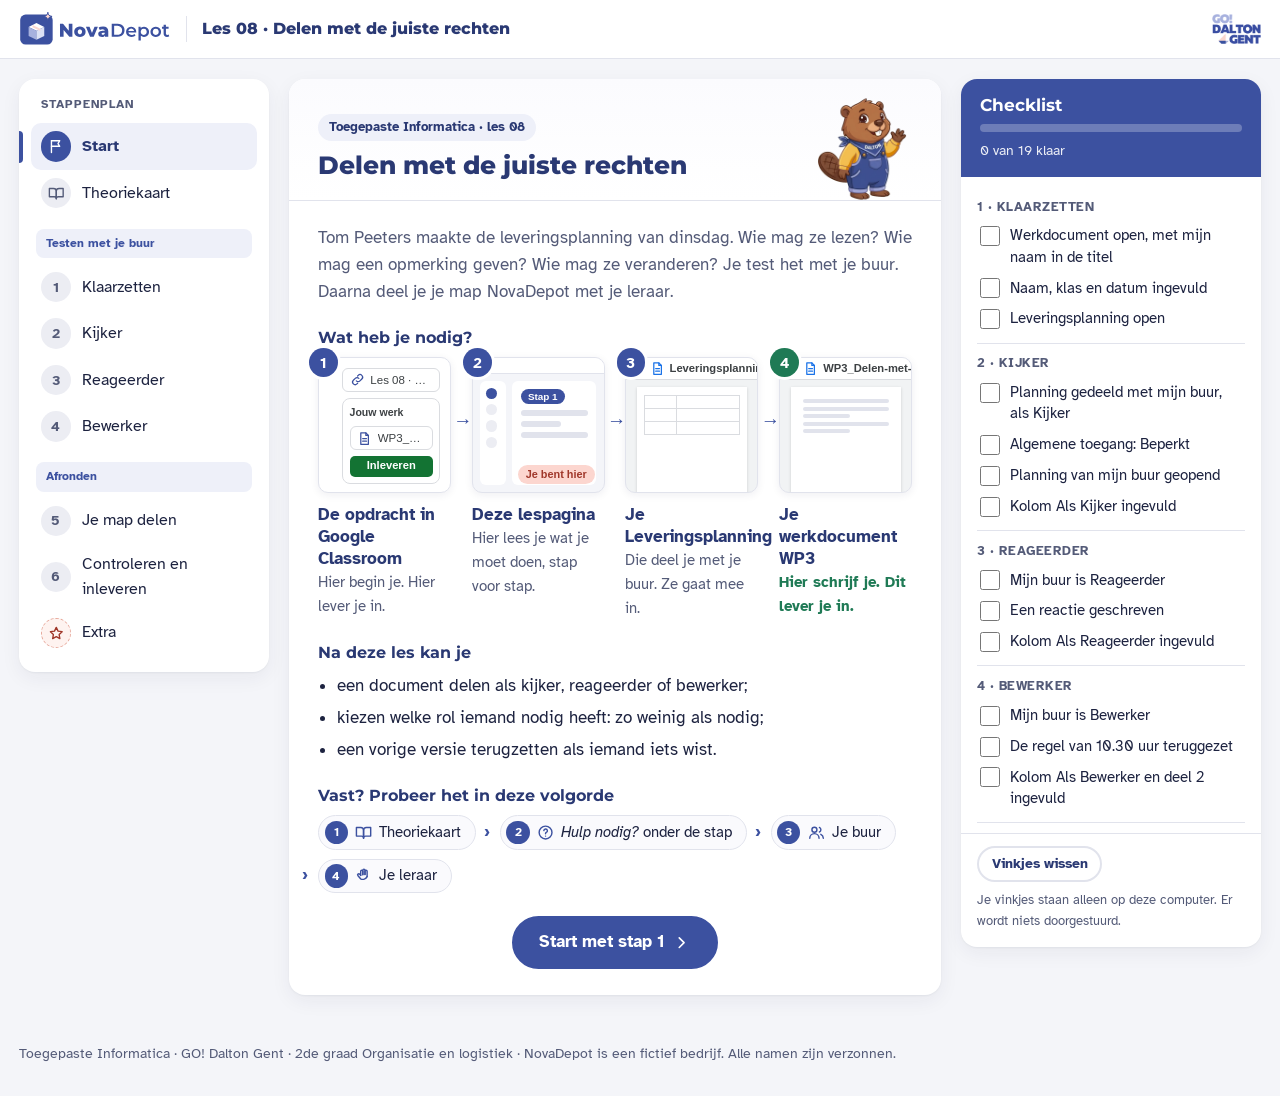
==== commit 80749019: "Mascotte Dalton op de vaste plaatsen; titel begint met Lespagina Lespagina: welkom naast de titel, h" ====
--- a/index.html
+++ b/index.html
@@ -3,7 +3,7 @@
 <head>
   <meta charset="UTF-8">
   <meta name="viewport" content="width=device-width, initial-scale=1">
-  <title>Les 08 · Delen met de juiste rechten · NovaDepot</title>
+  <title>Lespagina · Les 08 · Delen met de juiste rechten · NovaDepot</title>
   <link rel="icon" href="assets/novadepot-icon.svg" type="image/svg+xml">
   <link rel="stylesheet" href="css/style.css">
 </head>
@@ -75,9 +75,12 @@
     <!-- ===== START ===== -->
     <section class="pane" id="pane-start" aria-labelledby="h-start">
       <article class="card">
-        <header class="card-head">
-          <div class="tags"><span class="tag tag-where">Toegepaste Informatica · les 08</span></div>
-          <h1 id="h-start">Delen met de juiste rechten</h1>
+        <header class="card-head met-mascotte">
+          <div>
+            <div class="tags"><span class="tag tag-where">Toegepaste Informatica · les 08</span></div>
+            <h1 id="h-start">Delen met de juiste rechten</h1>
+          </div>
+          <img class="mascotte-kop" src="assets/mascotte/dalton_welkom.webp" alt="" width="120" height="120">
         </header>
         <div class="card-body">
           <p class="intro">Tom Peeters maakte de leveringsplanning van dinsdag. Wie mag ze lezen? Wie mag een opmerking geven? Wie mag ze veranderen? Je test het met je buur. Daarna deel je je map NovaDepot met je leraar.</p>
@@ -283,7 +286,7 @@
             </ol>
           </div>
           <div class="tip"><svg class="ic" aria-hidden="true"><use href="#i-bulb"/></svg><p><strong>Met een oneven aantal?</strong> Werk dan met drie. Je deelt je planning met twee mensen.</p></div>
-          <details class="help"><summary><svg class="ic" aria-hidden="true"><use href="#i-help"/></svg> Hulp nodig?</summary>
+          <details class="help"><summary><img class="mascotte-ico" src="assets/mascotte/dalton_hoofd.webp" alt="" width="28" height="28"> Hulp nodig?</summary>
             <div class="help-body">
               <p>Zie je je Leveringsplanning niet? Ze staat in de opdracht, onder je werkdocument. Klik erop: ze opent in Google Documenten.</p>
               <p>Er staan vier regels in, van 7.30 uur tot 13.00 uur. Verander nog niets.</p>
@@ -321,7 +324,7 @@
             <figure class="shot" data-shot="stap2-algemene-toegang.png" data-caption="Opnieuw Delen: 1 Algemene toegang staat op Beperkt · 2 Klaar" data-alt="Het venster Leveringsplanning delen met Personen met toegang en Algemene toegang. Rode kaders bij Beperkt en bij Klaar."></figure>
           </div>
           <div class="tip warn"><svg class="ic" aria-hidden="true"><use href="#i-alert"/></svg><p><strong>Kies nooit <em>Iedereen met de link</em>.</strong> Dan kan iedereen met de link je planning openen, ook buiten de school.</p></div>
-          <details class="help"><summary><svg class="ic" aria-hidden="true"><use href="#i-help"/></svg> Hulp nodig?</summary>
+          <details class="help"><summary><img class="mascotte-ico" src="assets/mascotte/dalton_hoofd.webp" alt="" width="28" height="28"> Hulp nodig?</summary>
             <div class="help-body">
               <p>Verschijnt de naam van je buur niet in de lijst? Vraag het schoolmailadres van je buur en typ het helemaal.</p>
               <p>Staat de planning van je buur niet bij <span class="ui">Gedeeld met mij</span>? Je kreeg ook een e-mail met een link naar de planning.</p>
@@ -357,7 +360,7 @@
             <figure class="shot" data-shot="stap3-reactie-toevoegen.png" data-caption="Reactie toevoegen: 1 in de werkbalk, of 2 naast de geselecteerde tekst" data-alt="De Leveringsplanning in Google Documenten. De regel van 10.30 uur is geselecteerd. Rode kaders bij Reactie toevoegen in de werkbalk en naast de tekst."></figure>
           </div>
           <div class="tip"><svg class="ic" aria-hidden="true"><use href="#i-bulb"/></svg><p><strong>Typt een reageerder in de tekst?</strong> Dan wordt het een voorstel (suggestie): gekleurd, met een vakje rechts. De tekst zelf verandert niet.</p></div>
-          <details class="help"><summary><svg class="ic" aria-hidden="true"><use href="#i-help"/></svg> Hulp nodig?</summary>
+          <details class="help"><summary><img class="mascotte-ico" src="assets/mascotte/dalton_hoofd.webp" alt="" width="28" height="28"> Hulp nodig?</summary>
             <div class="help-body">
               <p>Zie je de rol niet? Klik op <span class="ui">Delen</span>. Onder <em>Personen met toegang</em> staat je buur, met rechts de rol en een pijl. Klik daarop. Zo ziet de keuzelijst eruit:</p>
               <figure class="shot" data-shot="stap3-rollen.png" data-caption="De drie rollen: Kijker, Reageerder, Bewerker." data-alt="De keuzelijst met de rollen Kijker, Reageerder en Bewerker in een rood kader."></figure>
@@ -395,7 +398,7 @@
             <figure class="shot" data-shot="stap4-versie-herstellen.png" data-caption="1 het klokje · 2 een eerdere versie · 3 Deze versie herstellen · 4 Herstellen" data-alt="Vier beelden uit Google Documenten: het klokje rechtsboven, de lijst met versies, de knop Deze versie herstellen en het venster met de knop Herstellen."></figure>
           </div>
           <div class="tip"><svg class="ic" aria-hidden="true"><use href="#i-bulb"/></svg><p><strong>Niets is echt weg.</strong> In de versiegeschiedenis staat elke vorige versie van je document.</p></div>
-          <details class="help"><summary><svg class="ic" aria-hidden="true"><use href="#i-help"/></svg> Hulp nodig?</summary>
+          <details class="help"><summary><img class="mascotte-ico" src="assets/mascotte/dalton_hoofd.webp" alt="" width="28" height="28"> Hulp nodig?</summary>
             <div class="help-body">
               <p><strong>Welke versie?</strong> Klik op een versie: in het midden zie je hoe de planning er toen uitzag. Kies de versie waarin de regel van 10.30 uur er nog staat.</p>
               <p>Zie je een vakje rond de datum van de versie? Druk op <span class="key">Esc</span> en klik naast de datum.</p>
@@ -432,7 +435,7 @@
             <figure class="shot" data-shot="stap5-map-delen.png" data-caption="Rechtermuisknop op je map: 1 Delen · 2 Delen" data-alt="Het menu na een klik met de rechtermuisknop op de map NovaDepot. Rode kaders met de nummers 1 bij Delen en 2 bij Delen in het tweede menu."></figure>
           </div>
           <div class="tip"><svg class="ic" aria-hidden="true"><use href="#i-bulb"/></svg><p><strong>Waarom Kijker?</strong> Je leraar moet je map alleen bekijken. Geef zo weinig rechten als nodig.</p></div>
-          <details class="help"><summary><svg class="ic" aria-hidden="true"><use href="#i-help"/></svg> Hulp nodig?</summary>
+          <details class="help"><summary><img class="mascotte-ico" src="assets/mascotte/dalton_hoofd.webp" alt="" width="28" height="28"> Hulp nodig?</summary>
             <div class="help-body">
               <p>Geen map NovaDepot? Die maakte je in les 06 en 07. Vraag je leraar om de kant-en-klare map uit les 07.</p>
               <p>Zie je je buur nog onder <em>Personen met toegang</em>? Dan klikte je niet op <span class="ui">Opslaan</span>. Doe stap 1 opnieuw.</p>
@@ -450,9 +453,12 @@
     <!-- ===== STAP 6 ===== -->
     <section class="pane" id="pane-6" aria-labelledby="h-6">
       <article class="card">
-        <header class="card-head">
-          <div class="tags"><span class="tag tag-step">Stap 6</span><span class="tag tag-where"><svg class="ic" aria-hidden="true"><use href="#i-send"/></svg> Opdracht</span></div>
-          <h2 id="h-6">Controleren en inleveren</h2>
+        <header class="card-head met-mascotte">
+          <div>
+            <div class="tags"><span class="tag tag-step">Stap 6</span><span class="tag tag-where"><svg class="ic" aria-hidden="true"><use href="#i-send"/></svg> Opdracht</span></div>
+            <h2 id="h-6">Controleren en inleveren</h2>
+          </div>
+          <img class="mascotte-kop" src="assets/mascotte/dalton_inleveren.webp" alt="" width="120" height="120">
         </header>
         <div class="card-body">
           <p class="intro">Test of je het onthouden hebt. Er wordt niets bewaard. Lever daarna in.</p>
@@ -580,7 +586,7 @@
 <!-- ============ Klaar! ============ -->
 <div class="klaar-overlay" id="klaar" role="dialog" aria-modal="true" aria-labelledby="h-klaar" hidden>
   <div class="klaar-card">
-    <svg class="ic" aria-hidden="true"><use href="#i-check-circle"/></svg>
+    <img class="mascotte-klaar" src="assets/mascotte/dalton_succes.webp" alt="" width="150" height="150">
     <h2 id="h-klaar">Je deelt met de juiste rechten!</h2>
     <p>Alles is afgevinkt. Heb je nog tijd? Kijk dan bij <strong>Extra</strong>.</p>
     <p>Volgende les maak je je account veilig: hoe maak je een wachtwoord dat niemand raadt?</p>
--- a/css/style.css
+++ b/css/style.css
@@ -407,6 +407,19 @@
 .bp-tekst { padding: .45rem .8rem; font-size: .95rem; }
 
 /* ==========================================================================
+   Mascotte: Dalton de bever (sinds 10-10-2026, _afspraken/vormgeving-en-techniek.md)
+   Versiering, dus alt="". Alleen op een lichte achtergrond; per scherm hoogstens één grote.
+   ========================================================================== */
+/* in de kop van de startpagina en van de laatste stap, rechts naast de titel; de voeten staan op de lijn */
+.card-head.met-mascotte { display: flex; align-items: flex-end; gap: 1rem; padding-bottom: 0; }
+.card-head.met-mascotte > div { flex: 1; min-width: 0; padding-bottom: 1.2rem; }
+.mascotte-kop { width: 120px; height: 120px; flex-shrink: 0; margin: -.8rem -.6rem -9px 0; }
+/* klein, in "Hulp nodig?", in plaats van het pictogram */
+.mascotte-ico { width: 28px; height: 28px; flex-shrink: 0; }
+/* de eindmelding (alles afgevinkt), in plaats van het vinkje */
+.klaar-card .mascotte-klaar { display: block; width: 150px; height: 150px; margin: -.8rem auto .3rem; }
+
+/* ==========================================================================
    Breedtes
    ========================================================================== */
 
@@ -436,6 +449,9 @@
   .card-body { padding: 1.1rem 1.1rem 1.2rem; }
   .card-nav { padding: .8rem 1.1rem 1.1rem; }
   .card-head h1, .card-head h2 { font-size: 1.3rem; }
+  .card-head.met-mascotte { padding-bottom: 0; }
+  .card-head.met-mascotte > div { padding-bottom: 1rem; }
+  .mascotte-kop { width: 84px; height: 84px; margin: -.5rem -.3rem -6px 0; }
   .t-grid, .werkwijze { grid-template-columns: minmax(0, 1fr); }
   .nodig, .ccb { grid-template-columns: minmax(0, 1fr); }
   .nodig-item + .nodig-item::after { content: "↓"; left: 50%; top: -1.35rem; }
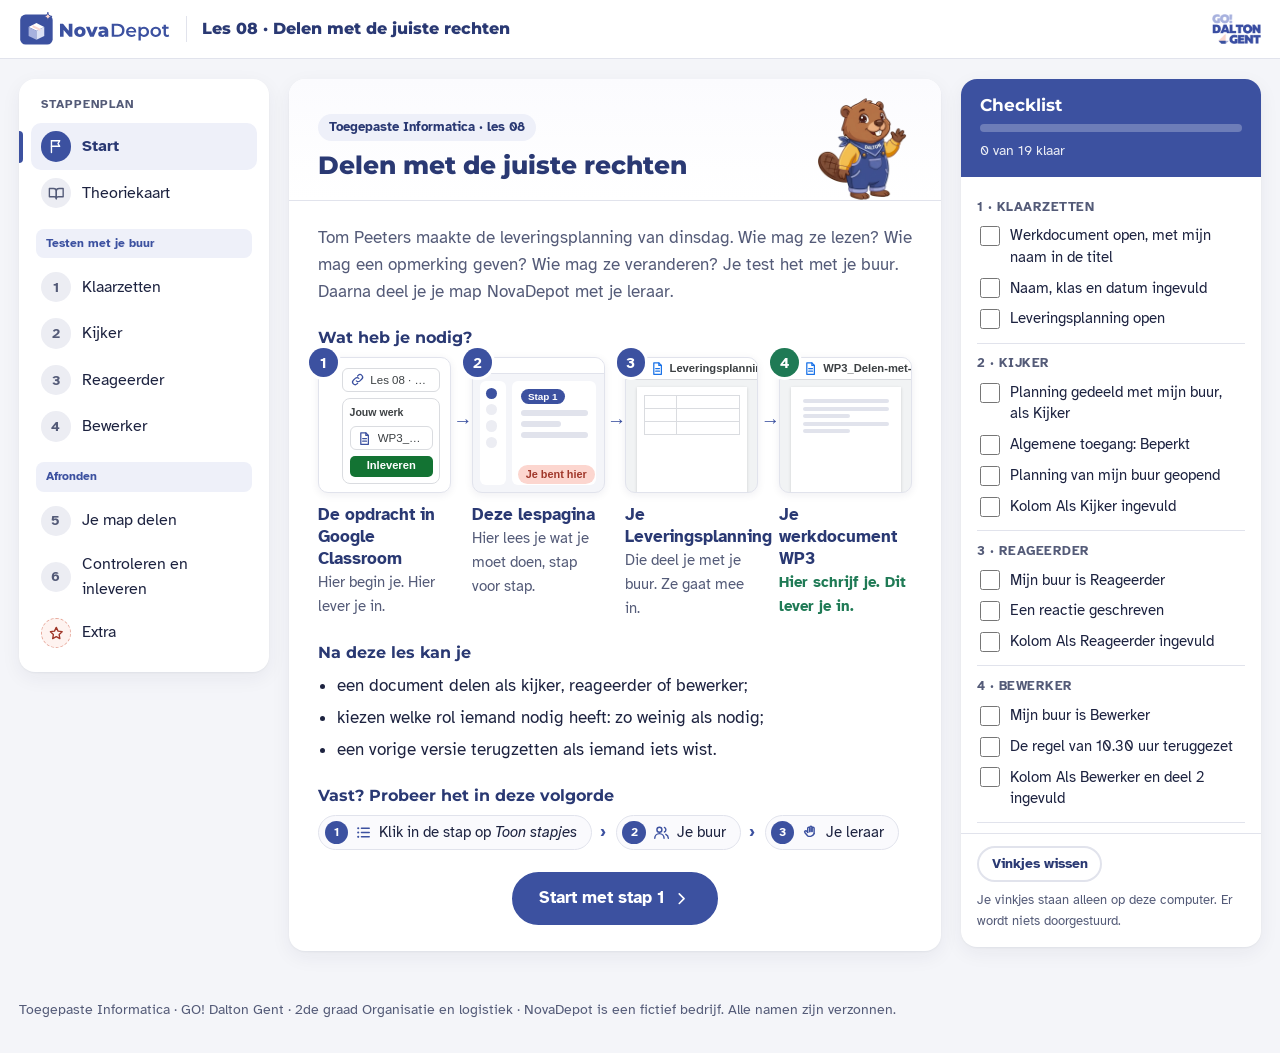
==== commit 16b2db93: "Stap voor stap / Kort: kleine stapjes met een beeld, controledia en kloktijden Elke handeling op de " ====
--- a/index.html
+++ b/index.html
@@ -7,7 +7,7 @@
   <link rel="icon" href="assets/novadepot-icon.svg" type="image/svg+xml">
   <link rel="stylesheet" href="css/style.css">
 </head>
-<body data-storage="novadepot_delen_v1_" data-laatste-stap="6" data-ai-hulp="uit">
+<body data-storage="novadepot_delen_v1_" data-modus-start="stap" data-laatste-stap="6" data-ai-hulp="uit">
 
 <!-- Pictogrammen: eenvoudige lijntekeningen, eigen werk. Gebruik: een svg met class "ic" en daarin use met href naar het symbool. -->
 <svg xmlns="http://www.w3.org/2000/svg" style="display:none">
@@ -142,10 +142,9 @@
 
           <h2 class="sec">Vast? Probeer het in deze volgorde</h2>
           <ol class="vast">
-            <li><svg class="ic" aria-hidden="true"><use href="#i-book"/></svg><span>Theoriekaart</span></li>
-            <li><svg class="ic" aria-hidden="true"><use href="#i-help"/></svg><span><em>Hulp nodig?</em> onder de stap</span></li>
+            <li><svg class="ic" aria-hidden="true"><use href="#i-list"/></svg><span>Klik in de stap op <em>Toon stapjes</em></span></li>
+            <li><svg class="ic" aria-hidden="true"><use href="#i-users"/></svg><span>Je buur</span></li>
             <li class="ai-hulp"><svg class="ic" aria-hidden="true"><use href="#i-spark"/></svg><span>AI-hulp in de opdracht</span></li>
-            <li><svg class="ic" aria-hidden="true"><use href="#i-users"/></svg><span>Je buur</span></li>
             <li><svg class="ic" aria-hidden="true"><use href="#i-hand"/></svg><span>Je leraar</span></li>
           </ol>
 
@@ -277,21 +276,25 @@
         <div class="card-body">
           <p class="intro">Je opent je werkdocument en je Leveringsplanning. Vandaag test je samen met je buur.</p>
           <div class="todo-box">
-            <h3><svg class="ic" aria-hidden="true"><use href="#i-list"/></svg> Wat moet je doen?</h3>
-            <ol class="todo">
-              <li>Open je werkdocument <strong>WP3_Delen-met-de-juiste-rechten</strong>. Het staat in je opdracht in <strong>Google Classroom</strong>, net als deze pagina.</li>
-              <li>Vul bovenaan je <strong>naam</strong>, je <strong>klas</strong> en de <strong>datum</strong> in.</li>
-              <li>Open ook je <strong>Leveringsplanning</strong>. Ze staat in dezelfde opdracht.<span class="sub">In de titel staat jouw naam: het is jouw eigen planning.</span></li>
-              <li>Spreek af met je buur: jullie testen samen. Elk deelt de eigen planning met de ander.</li>
+            <div class="todo-head"><h3><svg class="ic" aria-hidden="true"><use href="#i-list"/></svg> Wat moet je doen?</h3><div class="modus" role="group" aria-label="Hoe wil je de uitleg?"><button type="button" class="modus-btn" data-modus="stap" aria-pressed="true">Stap voor stap</button><button type="button" class="modus-btn" data-modus="kort" aria-pressed="false">Kort</button></div></div>
+            <ol class="doe">
+              <li><details class="stapjes" open><summary><span class="doe-tekst">Open je werkdocument <strong>WP3_Delen-met-de-juiste-rechten</strong>.</span><span class="stapjes-knop" aria-hidden="true"></span></summary>
+                <ol class="klein">
+                  <li><p>Kijk in je opdracht in <strong>Google Classroom</strong> rechts, bij <strong>Jouw werk</strong>.</p><div class="mock mock-opdracht mini-mock" role="img" aria-label="Tekening van de opdracht in Google Classroom. Rechts het vak Jouw werk, in een rood kader."><div class="mo-midden"><div class="mo-titel">Werkplek 3 — Delen met de juiste rechten</div><div class="mo-chip"><svg class="ic" aria-hidden="true"><use href="#i-link"/></svg><span>Lespagina · Les 08</span></div></div><div class="mo-werk wijs"><div class="mo-werk-kop">Jouw werk</div><div class="mo-chip"><svg class="ic" aria-hidden="true"><use href="#i-doc"/></svg><span>WP3_Delen-met-de-juiste-rechten</span></div><div class="mo-chip"><svg class="ic" aria-hidden="true"><use href="#i-doc"/></svg><span>Leveringsplanning</span></div><div class="mo-knop">Inleveren</div></div></div></li>
+                  <li><p>Klik op <strong>WP3_Delen-met-de-juiste-rechten</strong>. Jouw naam staat in de titel.</p><div class="mock mock-opdracht mini-mock" role="img" aria-label="Tekening van de opdracht. Bij Jouw werk staat het werkdocument WP3 in een rood kader."><div class="mo-midden"><div class="mo-titel">Werkplek 3 — Delen met de juiste rechten</div><div class="mo-chip"><svg class="ic" aria-hidden="true"><use href="#i-link"/></svg><span>Lespagina · Les 08</span></div></div><div class="mo-werk"><div class="mo-werk-kop">Jouw werk</div><div class="mo-chip wijs"><svg class="ic" aria-hidden="true"><use href="#i-doc"/></svg><span>WP3_Delen-met-de-juiste-rechten</span></div><div class="mo-chip"><svg class="ic" aria-hidden="true"><use href="#i-doc"/></svg><span>Leveringsplanning</span></div><div class="mo-knop">Inleveren</div></div></div></li>
+                  <li><p>Je werkdocument opent in een nieuw tabblad. Klik bovenaan op een tabblad om te wisselen.</p><div class="teken-tabs" role="img" aria-label="Tekening van de tabbladen bovenaan in Chrome: Google Classroom, Lespagina · Les 08 en WP3. WP3 staat in een rood kader."><span class="tt-tab"><i class="f-cls"></i>Google Classroom</span><span class="tt-tab"><i class="f-les"></i>Lespagina · Les 08</span><span class="tt-tab actief wijs"><i class="f-doc"></i>WP3_Delen-met-de-juiste-rechten</span></div></li>
+                </ol>
+              </details></li>
+              <li><span class="doe-tekst">Vul bovenaan je <strong>naam</strong>, je <strong>klas</strong> en de <strong>datum</strong> in.</span></li>
+              <li><details class="stapjes" open><summary><span class="doe-tekst">Open ook je <strong>Leveringsplanning</strong>.</span><span class="stapjes-knop" aria-hidden="true"></span></summary>
+                <ol class="klein">
+                  <li><p>Klik in je opdracht bij <strong>Jouw werk</strong> op <strong>Leveringsplanning</strong>.<span class="sub">In de titel staat jouw naam: het is jouw eigen planning. Er staan vier regels in. Verander nog niets.</span></p><div class="mock mock-opdracht mini-mock" role="img" aria-label="Tekening van de opdracht. Bij Jouw werk staat Leveringsplanning in een rood kader."><div class="mo-midden"><div class="mo-titel">Werkplek 3 — Delen met de juiste rechten</div><div class="mo-chip"><svg class="ic" aria-hidden="true"><use href="#i-link"/></svg><span>Lespagina · Les 08</span></div></div><div class="mo-werk"><div class="mo-werk-kop">Jouw werk</div><div class="mo-chip"><svg class="ic" aria-hidden="true"><use href="#i-doc"/></svg><span>WP3_Delen-met-de-juiste-rechten</span></div><div class="mo-chip wijs"><svg class="ic" aria-hidden="true"><use href="#i-doc"/></svg><span>Leveringsplanning</span></div><div class="mo-knop">Inleveren</div></div></div></li>
+                </ol>
+              </details></li>
+              <li><span class="doe-tekst">Spreek af met je buur: jullie testen samen. Elk deelt de eigen planning met de ander.</span><span class="sub">Met een oneven aantal? Werk dan met drie. Je deelt je planning met twee mensen.</span></li>
             </ol>
           </div>
-          <div class="tip"><svg class="ic" aria-hidden="true"><use href="#i-bulb"/></svg><p><strong>Met een oneven aantal?</strong> Werk dan met drie. Je deelt je planning met twee mensen.</p></div>
-          <details class="help"><summary><img class="mascotte-ico" src="assets/mascotte/dalton_hoofd.webp" alt="" width="28" height="28"> Hulp nodig?</summary>
-            <div class="help-body">
-              <p>Zie je je Leveringsplanning niet? Ze staat in de opdracht, onder je werkdocument. Klik erop: ze opent in Google Documenten.</p>
-              <p>Er staan vier regels in, van 7.30 uur tot 13.00 uur. Verander nog niets.</p>
-            </div>
-          </details>
+          <div class="tip"><svg class="ic" aria-hidden="true"><use href="#i-bulb"/></svg><p><strong>Zie je je Leveringsplanning niet?</strong> Kijk in je opdracht rechts, bij <em>Jouw werk</em>: ze staat onder je werkdocument.</p></div>
           <p class="result"><svg class="ic" aria-hidden="true"><use href="#i-check-circle"/></svg><span><strong>Klaar als:</strong> je werkdocument en je Leveringsplanning open zijn, en je weet met wie je samenwerkt.</span></p>
         </div>
         <footer class="card-nav">
@@ -311,26 +314,36 @@
         <div class="card-body">
           <p class="intro">Een kijker mag lezen. Je deelt je planning met je buur, als kijker. Je buur doet hetzelfde met de zijne.</p>
           <div class="todo-box">
-            <h3><svg class="ic" aria-hidden="true"><use href="#i-list"/></svg> Wat moet je doen?</h3>
-            <ol class="todo">
-              <li>Klik in je Leveringsplanning rechtsboven op <span class="ui">Delen</span>.</li>
-              <li>Typ de naam van je buur en klik in de lijst op de juiste naam. Kies rechts <span class="ui">Kijker</span> en klik op <span class="ui">Verzenden</span>.</li>
-              <li>Klik opnieuw op <span class="ui">Delen</span>. Staat onder <em>Algemene toegang</em> <span class="ui">Beperkt</span>? Klik op <span class="ui">Klaar</span>.</li>
-              <li>Open <a href="https://drive.google.com" target="_blank" rel="noopener">drive.google.com</a> in een nieuw tabblad. Klik links op <span class="ui">Gedeeld met mij</span> en open de planning van je buur.</li>
-              <li>Probeer een reactie te geven en een regel te veranderen. Lukt het?</li>
-              <li>Vul in <strong>deel 1</strong> de kolom <em>Als Kijker</em> in.</li>
+            <div class="todo-head"><h3><svg class="ic" aria-hidden="true"><use href="#i-list"/></svg> Wat moet je doen?</h3><div class="modus" role="group" aria-label="Hoe wil je de uitleg?"><button type="button" class="modus-btn" data-modus="stap" aria-pressed="true">Stap voor stap</button><button type="button" class="modus-btn" data-modus="kort" aria-pressed="false">Kort</button></div></div>
+            <ol class="doe">
+              <li><details class="stapjes" open><summary><span class="doe-tekst">Deel je planning met je buur, als <span class="ui">Kijker</span>.</span><span class="stapjes-knop" aria-hidden="true"></span></summary>
+                <ol class="klein">
+                  <li><p>Klik in je planning rechtsboven op <span class="ui">Delen</span>.</p><div class="teken-delen" role="img" aria-label="Tekening: de knop Delen rechtsboven in je document, in een rood kader."><span class="t-ico"></span><span class="t-ico rond"></span><span class="t-delen"><svg class="ic" aria-hidden="true"><use href="#i-lock"/></svg> Delen</span></div></li>
+                  <li><p>Typ de naam van je buur. Klik in de lijst op de juiste naam.<span class="sub">Zie je de naam niet? Typ het hele schoolmailadres van je buur.</span></p><img class="mini" src="assets/stapjes/naam-typen.png" alt="Het veld met de naam van je buur, in een rood kader." loading="lazy"></li>
+                  <li><p>Kies rechts <span class="ui">Kijker</span>.</p><img class="mini" src="assets/stapjes/kijker-kiezen.png" alt="De keuze Kijker rechts van de naam, in een rood kader." loading="lazy"></li>
+                  <li><p>Klik op <span class="ui">Verzenden</span>.</p><img class="mini" src="assets/stapjes/verzenden.png" alt="De blauwe knop Verzenden, in een rood kader." loading="lazy"></li>
+                </ol>
+              </details></li>
+              <li><details class="stapjes" open><summary><span class="doe-tekst">Kijk na: staat <em>Algemene toegang</em> op <span class="ui">Beperkt</span>?</span><span class="stapjes-knop" aria-hidden="true"></span></summary>
+                <ol class="klein">
+                  <li><p>Klik opnieuw op <span class="ui">Delen</span>.</p><div class="teken-delen" role="img" aria-label="Tekening: de knop Delen rechtsboven in je document, in een rood kader."><span class="t-ico"></span><span class="t-ico rond"></span><span class="t-delen"><svg class="ic" aria-hidden="true"><use href="#i-lock"/></svg> Delen</span></div></li>
+                  <li><p>Kijk onder <em>Algemene toegang</em>. Staat er <span class="ui">Beperkt</span>?</p><img class="mini" src="assets/stapjes/beperkt.png" alt="Algemene toegang staat op Beperkt, in een rood kader." loading="lazy"></li>
+                  <li><p>Klik op <span class="ui">Klaar</span>.</p><img class="mini" src="assets/stapjes/klaar.png" alt="De blauwe knop Klaar, in een rood kader." loading="lazy"></li>
+                </ol>
+              </details></li>
+              <li><details class="stapjes" open><summary><span class="doe-tekst">Open de planning van je buur.</span><span class="stapjes-knop" aria-hidden="true"></span></summary>
+                <ol class="klein">
+                  <li><p>Open <a href="https://drive.google.com" target="_blank" rel="noopener">drive.google.com</a> in een nieuw tabblad.</p><div class="teken-tabs" role="img" aria-label="Tekening van de tabbladen bovenaan in Chrome. Het nieuwe tabblad Mijn Drive staat in een rood kader."><span class="tt-tab"><i class="f-les"></i>Lespagina · Les 08</span><span class="tt-tab"><i class="f-doc"></i>Leveringsplanning</span><span class="tt-tab actief wijs"><i class="f-drv"></i>Mijn Drive</span></div></li>
+                  <li><p>Klik links op <span class="ui">Gedeeld met mij</span>.<span class="sub">Staat de planning er niet? Je kreeg ook een e-mail met een link naar de planning.</span></p><div class="teken-ui kolom" role="img" aria-label="Tekening van de lijst links in Drive. Gedeeld met mij staat in een rood kader."><span class="t-rij">Mijn Drive</span><span class="t-rij">Computers</span><span class="t-rij wijs">Gedeeld met mij</span><span class="t-rij">Recent</span></div></li>
+                  <li><p>Dubbelklik op de planning van je buur.</p><div class="teken-ui kolom" role="img" aria-label="Tekening van de lijst Gedeeld met mij. De Leveringsplanning van je buur staat in een rood kader."><span class="t-kop">Gedeeld met mij</span><span class="t-rij wijs"><svg class="ic" aria-hidden="true"><use href="#i-doc"/></svg> naam van je buur - Leveringsplanning</span></div></li>
+                </ol>
+              </details></li>
+              <li><span class="doe-tekst">Probeer een reactie te geven en een regel te veranderen. Lukt het?</span></li>
+              <li><span class="doe-tekst">Vul in <strong>deel 1</strong> de kolom <em>Als Kijker</em> in.</span></li>
             </ol>
-            <figure class="shot" data-shot="stap2-delen-kijker.png" data-caption="1 de naam van je buur · 2 Kijker · 3 Verzenden" data-alt="Het venster Leveringsplanning delen. Rode kaders met de nummers 1 bij het veld met de naam, 2 bij de rol Kijker en 3 bij de knop Verzenden."></figure>
-            <figure class="shot" data-shot="stap2-algemene-toegang.png" data-caption="Opnieuw Delen: 1 Algemene toegang staat op Beperkt · 2 Klaar" data-alt="Het venster Leveringsplanning delen met Personen met toegang en Algemene toegang. Rode kaders bij Beperkt en bij Klaar."></figure>
-          </div>
-          <div class="tip warn"><svg class="ic" aria-hidden="true"><use href="#i-alert"/></svg><p><strong>Kies nooit <em>Iedereen met de link</em>.</strong> Dan kan iedereen met de link je planning openen, ook buiten de school.</p></div>
-          <details class="help"><summary><img class="mascotte-ico" src="assets/mascotte/dalton_hoofd.webp" alt="" width="28" height="28"> Hulp nodig?</summary>
-            <div class="help-body">
-              <p>Verschijnt de naam van je buur niet in de lijst? Vraag het schoolmailadres van je buur en typ het helemaal.</p>
-              <p>Staat de planning van je buur niet bij <span class="ui">Gedeeld met mij</span>? Je kreeg ook een e-mail met een link naar de planning.</p>
-            </div>
-          </details>
-          <p class="result"><svg class="ic" aria-hidden="true"><use href="#i-check-circle"/></svg><span><strong>Klaar als:</strong> jij de planning van je buur kan lezen, en de kolom <em>Als Kijker</em> ingevuld is.</span></p>
+          </div>
+          <div class="tip warn"><svg class="ic" aria-hidden="true"><use href="#i-alert"/></svg><p><strong>Staat er <em>Iedereen met de link</em>?</strong> Klik erop en kies <span class="ui">Beperkt</span>. Anders kan iedereen met de link je planning openen, ook buiten de school.</p></div>
+          <p class="result"><svg class="ic" aria-hidden="true"><use href="#i-check-circle"/></svg><span><strong>Klaar als:</strong> je buur jouw planning kan lezen, en de kolom <em>Als Kijker</em> ingevuld is.</span></p>
         </div>
         <footer class="card-nav">
           <button class="btn" type="button" data-goto="1"><svg class="ic" aria-hidden="true"><use href="#i-left"/></svg> Stap 1</button>
@@ -349,24 +362,30 @@
         <div class="card-body">
           <p class="intro">Een reageerder mag lezen en een reactie schrijven. Je maakt je buur reageerder. Je buur doet hetzelfde met jou.</p>
           <div class="todo-box">
-            <h3><svg class="ic" aria-hidden="true"><use href="#i-list"/></svg> Wat moet je doen?</h3>
-            <ol class="todo">
-              <li>Klik in je planning op <span class="ui">Delen</span>. Klik rechts van de naam van je buur op <span class="ui">Kijker</span>. Kies <span class="ui">Reageerder</span> en klik op <span class="ui">Opslaan</span>.</li>
-              <li>Open de planning van je buur. Selecteer de regel van 10.30 uur.</li>
-              <li>Klik op <span class="ui">Reactie toevoegen</span>. Typ een vraag, bijvoorbeeld <em>Kan dit om 11 uur?</em> Klik op <span class="ui">Invoegen</span>.</li>
-              <li>Probeer ook een regel te veranderen. Wat gebeurt er?</li>
-              <li>Vul in <strong>deel 1</strong> de kolom <em>Als Reageerder</em> in.</li>
+            <div class="todo-head"><h3><svg class="ic" aria-hidden="true"><use href="#i-list"/></svg> Wat moet je doen?</h3><div class="modus" role="group" aria-label="Hoe wil je de uitleg?"><button type="button" class="modus-btn" data-modus="stap" aria-pressed="true">Stap voor stap</button><button type="button" class="modus-btn" data-modus="kort" aria-pressed="false">Kort</button></div></div>
+            <ol class="doe">
+              <li><details class="stapjes" open><summary><span class="doe-tekst">Maak je buur <span class="ui">Reageerder</span>.</span><span class="stapjes-knop" aria-hidden="true"></span></summary>
+                <ol class="klein">
+                  <li><p>Klik in je planning rechtsboven op <span class="ui">Delen</span>.</p><div class="teken-delen" role="img" aria-label="Tekening: de knop Delen rechtsboven in je document, in een rood kader."><span class="t-ico"></span><span class="t-ico rond"></span><span class="t-delen"><svg class="ic" aria-hidden="true"><use href="#i-lock"/></svg> Delen</span></div></li>
+                  <li><p>Zoek je buur onder <em>Personen met toegang</em>. Klik rechts op <span class="ui">Kijker</span>.</p><div class="teken-ui kolom" role="img" aria-label="Tekening: Personen met toegang. Naast de naam van je buur staat Kijker in een rood kader."><span class="t-kop">Personen met toegang</span><span class="t-rij tussen">jij (eigenaar) <span class="t-grijs">Eigenaar</span></span><span class="t-rij tussen">naam van je buur <span class="t-rol wijs">Kijker &#9662;</span></span></div></li>
+                  <li><p>Kies <span class="ui">Reageerder</span>.</p><img class="mini" src="assets/stapjes/rollen.png" alt="De keuzelijst met Kijker, Reageerder en Bewerker, in een rood kader." loading="lazy"></li>
+                  <li><p>Klik op <span class="ui">Opslaan</span>.<span class="sub">Zie je <span class="ui">Klaar</span>? Klik dan op <span class="ui">Klaar</span>.</span></p><div class="teken-ui" role="img" aria-label="Tekening: onderaan het venster de knop Opslaan, in een rood kader."><span class="t-knop tekst">Annuleren</span><span class="t-knop blauw wijs">Opslaan</span></div></li>
+                </ol>
+              </details></li>
+              <li><details class="stapjes" open><summary><span class="doe-tekst">Schrijf een vraag in de planning van je buur.</span><span class="stapjes-knop" aria-hidden="true"></span></summary>
+                <ol class="klein">
+                  <li><p>Open de planning van je buur. Ze staat in Drive bij <span class="ui">Gedeeld met mij</span>.</p><div class="teken-ui kolom" role="img" aria-label="Tekening van de lijst Gedeeld met mij. De Leveringsplanning van je buur staat in een rood kader."><span class="t-kop">Gedeeld met mij</span><span class="t-rij wijs"><svg class="ic" aria-hidden="true"><use href="#i-doc"/></svg> naam van je buur - Leveringsplanning</span></div></li>
+                  <li><p>Selecteer de regel van 10.30 uur.</p><img class="mini" src="assets/stapjes/regel-selecteren.png" alt="De regel van 10.30 uur is blauw geselecteerd." loading="lazy"></li>
+                  <li><p>Klik op <span class="ui">Reactie toevoegen</span>.<span class="sub">Je vindt het knopje ook rechts naast de regel.</span></p><img class="mini" src="assets/stapjes/reactie-knop.png" alt="Het knopje Reactie toevoegen in de werkbalk, in een rood kader." loading="lazy"></li>
+                  <li><p>Typ een vraag, bijvoorbeeld: <em>Kan dit om 11 uur?</em></p><div class="teken-ui kolom" role="img" aria-label="Tekening: het vak voor een reactie, met de vraag Kan dit om 11 uur? erin."><span class="t-veld wijs">Kan dit om 11 uur?</span></div></li>
+                  <li><p>Klik op <span class="ui">Invoegen</span>.</p><div class="teken-ui" role="img" aria-label="Tekening: onder de reactie de knop Invoegen, in een rood kader."><span class="t-knop tekst">Annuleren</span><span class="t-knop blauw wijs">Invoegen</span></div></li>
+                </ol>
+              </details></li>
+              <li><span class="doe-tekst">Probeer ook een regel te veranderen. Wat gebeurt er?</span></li>
+              <li><span class="doe-tekst">Vul in <strong>deel 1</strong> de kolom <em>Als Reageerder</em> in.</span></li>
             </ol>
-            <figure class="shot" data-shot="stap3-reactie-toevoegen.png" data-caption="Reactie toevoegen: 1 in de werkbalk, of 2 naast de geselecteerde tekst" data-alt="De Leveringsplanning in Google Documenten. De regel van 10.30 uur is geselecteerd. Rode kaders bij Reactie toevoegen in de werkbalk en naast de tekst."></figure>
-          </div>
-          <div class="tip"><svg class="ic" aria-hidden="true"><use href="#i-bulb"/></svg><p><strong>Typt een reageerder in de tekst?</strong> Dan wordt het een voorstel (suggestie): gekleurd, met een vakje rechts. De tekst zelf verandert niet.</p></div>
-          <details class="help"><summary><img class="mascotte-ico" src="assets/mascotte/dalton_hoofd.webp" alt="" width="28" height="28"> Hulp nodig?</summary>
-            <div class="help-body">
-              <p>Zie je de rol niet? Klik op <span class="ui">Delen</span>. Onder <em>Personen met toegang</em> staat je buur, met rechts de rol en een pijl. Klik daarop. Zo ziet de keuzelijst eruit:</p>
-              <figure class="shot" data-shot="stap3-rollen.png" data-caption="De drie rollen: Kijker, Reageerder, Bewerker." data-alt="De keuzelijst met de rollen Kijker, Reageerder en Bewerker in een rood kader."></figure>
-              <p>Zie je geen <span class="ui">Opslaan</span>, maar <span class="ui">Klaar</span>? Klik dan op <span class="ui">Klaar</span>.</p>
-            </div>
-          </details>
+          </div>
+          <div class="tip"><svg class="ic" aria-hidden="true"><use href="#i-bulb"/></svg><p><strong>Zie je gekleurde tekst, met een vakje rechts?</strong> Dat is een voorstel van een reageerder. De tekst zelf verandert niet.</p></div>
           <p class="result"><svg class="ic" aria-hidden="true"><use href="#i-check-circle"/></svg><span><strong>Klaar als:</strong> er een reactie van je buur in jouw planning staat, en de kolom <em>Als Reageerder</em> ingevuld is.</span></p>
         </div>
         <footer class="card-nav">
@@ -386,25 +405,36 @@
         <div class="card-body">
           <p class="intro">Een bewerker mag alles veranderen, ook wissen. Jullie testen het. Daarna zet je je eigen planning terug.</p>
           <div class="todo-box">
-            <h3><svg class="ic" aria-hidden="true"><use href="#i-list"/></svg> Wat moet je doen?</h3>
-            <ol class="todo">
-              <li>Maak je buur <span class="ui">Bewerker</span>, zoals in stap 3: <span class="ui">Delen</span> › de rol › <span class="ui">Bewerker</span> › <span class="ui">Opslaan</span>.</li>
-              <li>Open de planning van je buur. Selecteer de regel van 10.30 uur en druk op <span class="key">Delete</span>.<span class="sub">Dat mag alleen in deze test. Je buur zet de regel zo terug.</span></li>
-              <li>Ga naar je eigen planning. Is de regel van 10.30 uur weg?</li>
-              <li>Klik rechtsboven op het <strong>klokje</strong>. Kies rechts een eerdere versie, waarin de regel er nog staat.</li>
-              <li>Klik op <span class="ui">Deze versie herstellen</span> en dan op <span class="ui">Herstellen</span>.</li>
-              <li>Vul de kolom <em>Als Bewerker</em> en <strong>deel 2</strong> in.</li>
+            <div class="todo-head"><h3><svg class="ic" aria-hidden="true"><use href="#i-list"/></svg> Wat moet je doen?</h3><div class="modus" role="group" aria-label="Hoe wil je de uitleg?"><button type="button" class="modus-btn" data-modus="stap" aria-pressed="true">Stap voor stap</button><button type="button" class="modus-btn" data-modus="kort" aria-pressed="false">Kort</button></div></div>
+            <ol class="doe">
+              <li><details class="stapjes" open><summary><span class="doe-tekst">Maak je buur <span class="ui">Bewerker</span>.</span><span class="stapjes-knop" aria-hidden="true"></span></summary>
+                <ol class="klein">
+                  <li><p>Klik in je planning rechtsboven op <span class="ui">Delen</span>.</p><div class="teken-delen" role="img" aria-label="Tekening: de knop Delen rechtsboven in je document, in een rood kader."><span class="t-ico"></span><span class="t-ico rond"></span><span class="t-delen"><svg class="ic" aria-hidden="true"><use href="#i-lock"/></svg> Delen</span></div></li>
+                  <li><p>Klik rechts van je buur op <span class="ui">Reageerder</span>.</p><div class="teken-ui kolom" role="img" aria-label="Tekening: Personen met toegang. Naast de naam van je buur staat Reageerder in een rood kader."><span class="t-kop">Personen met toegang</span><span class="t-rij tussen">jij (eigenaar) <span class="t-grijs">Eigenaar</span></span><span class="t-rij tussen">naam van je buur <span class="t-rol wijs">Reageerder &#9662;</span></span></div></li>
+                  <li><p>Kies <span class="ui">Bewerker</span>.</p><img class="mini" src="assets/stapjes/rollen.png" alt="De keuzelijst met Kijker, Reageerder en Bewerker. Bewerker heeft een vinkje." loading="lazy"></li>
+                  <li><p>Klik op <span class="ui">Opslaan</span>.</p><div class="teken-ui" role="img" aria-label="Tekening: onderaan het venster de knop Opslaan, in een rood kader."><span class="t-knop tekst">Annuleren</span><span class="t-knop blauw wijs">Opslaan</span></div></li>
+                </ol>
+              </details></li>
+              <li><details class="stapjes" open><summary><span class="doe-tekst">Wis de regel van 10.30 uur in de planning van je buur.</span><span class="stapjes-knop" aria-hidden="true"></span></summary>
+                <ol class="klein">
+                  <li><p>Open de planning van je buur.</p><div class="teken-ui kolom" role="img" aria-label="Tekening van de lijst Gedeeld met mij. De Leveringsplanning van je buur staat in een rood kader."><span class="t-kop">Gedeeld met mij</span><span class="t-rij wijs"><svg class="ic" aria-hidden="true"><use href="#i-doc"/></svg> naam van je buur - Leveringsplanning</span></div></li>
+                  <li><p>Selecteer de regel van 10.30 uur.</p><img class="mini" src="assets/stapjes/regel-selecteren.png" alt="De regel van 10.30 uur is blauw geselecteerd." loading="lazy"></li>
+                  <li><p>Druk op <span class="key">Delete</span>.<span class="sub">Dat mag alleen in deze test. Je buur zet de regel zo terug.</span></p><div class="teken-ui" role="img" aria-label="Tekening: de toets Delete, in een rood kader."><span class="key wijs">Delete</span></div></li>
+                </ol>
+              </details></li>
+              <li><span class="doe-tekst">Ga naar je eigen planning. Is de regel van 10.30 uur weg?</span></li>
+              <li><details class="stapjes" open><summary><span class="doe-tekst">Zet je planning terug.</span><span class="stapjes-knop" aria-hidden="true"></span></summary>
+                <ol class="klein">
+                  <li><p>Klik rechtsboven op het <strong>klokje</strong>.</p><img class="mini" src="assets/stapjes/klokje.png" alt="Rechtsboven in het document: het klokje, in een rood kader." loading="lazy"></li>
+                  <li><p>Kies rechts een eerdere versie. Daarin staat de regel van 10.30 uur nog.<span class="sub">Klik op een versie: in het midden zie je hoe de planning er toen uitzag.</span></p><img class="mini" src="assets/stapjes/versie-kiezen.png" alt="De versiegeschiedenis. Een eerdere versie staat in een rood kader." loading="lazy"></li>
+                  <li><p>Klik op <span class="ui">Deze versie herstellen</span>.</p><img class="mini" src="assets/stapjes/deze-versie-herstellen.png" alt="De blauwe knop Deze versie herstellen, in een rood kader." loading="lazy"></li>
+                  <li><p>Klik op <span class="ui">Herstellen</span>.</p><img class="mini" src="assets/stapjes/herstellen.png" alt="Het venster Deze versie herstellen? met de knop Herstellen in een rood kader." loading="lazy"></li>
+                </ol>
+              </details></li>
+              <li><span class="doe-tekst">Vul de kolom <em>Als Bewerker</em> en <strong>deel 2</strong> in.</span></li>
             </ol>
-            <figure class="shot" data-shot="stap4-versie-herstellen.png" data-caption="1 het klokje · 2 een eerdere versie · 3 Deze versie herstellen · 4 Herstellen" data-alt="Vier beelden uit Google Documenten: het klokje rechtsboven, de lijst met versies, de knop Deze versie herstellen en het venster met de knop Herstellen."></figure>
-          </div>
-          <div class="tip"><svg class="ic" aria-hidden="true"><use href="#i-bulb"/></svg><p><strong>Niets is echt weg.</strong> In de versiegeschiedenis staat elke vorige versie van je document.</p></div>
-          <details class="help"><summary><img class="mascotte-ico" src="assets/mascotte/dalton_hoofd.webp" alt="" width="28" height="28"> Hulp nodig?</summary>
-            <div class="help-body">
-              <p><strong>Welke versie?</strong> Klik op een versie: in het midden zie je hoe de planning er toen uitzag. Kies de versie waarin de regel van 10.30 uur er nog staat.</p>
-              <p>Zie je een vakje rond de datum van de versie? Druk op <span class="key">Esc</span> en klik naast de datum.</p>
-              <p>Terug naar je planning zonder iets te herstellen? Klik linksboven op de pijl.</p>
-            </div>
-          </details>
+          </div>
+          <div class="tip"><svg class="ic" aria-hidden="true"><use href="#i-bulb"/></svg><p><strong>Is de regel nog niet terug?</strong> Dan koos je de huidige versie. Klik op de versie eronder.</p></div>
           <p class="result"><svg class="ic" aria-hidden="true"><use href="#i-check-circle"/></svg><span><strong>Klaar als:</strong> de regel van 10.30 uur weer in jouw planning staat.</span></p>
         </div>
         <footer class="card-nav">
@@ -424,23 +454,36 @@
         <div class="card-body">
           <p class="intro">De test is klaar: je buur krijgt geen toegang meer. Daarna deel je je map NovaDepot met je leraar, als kijker.</p>
           <div class="todo-box">
-            <h3><svg class="ic" aria-hidden="true"><use href="#i-list"/></svg> Wat moet je doen?</h3>
-            <ol class="todo">
-              <li>Klik in je planning op <span class="ui">Delen</span>. Klik rechts van de naam van je buur op de rol › <span class="ui">Toegang verwijderen</span>. Klik op <span class="ui">Opslaan</span>.</li>
-              <li>Ga in Drive naar <span class="ui">Mijn Drive</span>. Klik met de rechtermuisknop op je map <strong>NovaDepot</strong> › <span class="ui">Delen</span> › <span class="ui">Delen</span>.</li>
-              <li>Typ het e-mailadres van je leraar. Het staat in je opdracht. Kies <span class="ui">Kijker</span> en klik op <span class="ui">Verzenden</span>.</li>
-              <li>Klik opnieuw op <span class="ui">Delen</span>. Staat onder <em>Algemene toegang</em> <span class="ui">Beperkt</span>? Klik op <span class="ui">Klaar</span>.</li>
-              <li>Vul <strong>deel 3</strong> van je werkdocument in.</li>
+            <div class="todo-head"><h3><svg class="ic" aria-hidden="true"><use href="#i-list"/></svg> Wat moet je doen?</h3><div class="modus" role="group" aria-label="Hoe wil je de uitleg?"><button type="button" class="modus-btn" data-modus="stap" aria-pressed="true">Stap voor stap</button><button type="button" class="modus-btn" data-modus="kort" aria-pressed="false">Kort</button></div></div>
+            <ol class="doe">
+              <li><details class="stapjes" open><summary><span class="doe-tekst">Haal je buur weg uit je planning.</span><span class="stapjes-knop" aria-hidden="true"></span></summary>
+                <ol class="klein">
+                  <li><p>Klik in je planning rechtsboven op <span class="ui">Delen</span>.</p><div class="teken-delen" role="img" aria-label="Tekening: de knop Delen rechtsboven in je document, in een rood kader."><span class="t-ico"></span><span class="t-ico rond"></span><span class="t-delen"><svg class="ic" aria-hidden="true"><use href="#i-lock"/></svg> Delen</span></div></li>
+                  <li><p>Klik rechts van je buur op <span class="ui">Bewerker</span>.</p><div class="teken-ui kolom" role="img" aria-label="Tekening: Personen met toegang. Naast de naam van je buur staat Bewerker in een rood kader."><span class="t-kop">Personen met toegang</span><span class="t-rij tussen">jij (eigenaar) <span class="t-grijs">Eigenaar</span></span><span class="t-rij tussen">naam van je buur <span class="t-rol wijs">Bewerker &#9662;</span></span></div></li>
+                  <li><p>Kies onderaan <span class="ui">Toegang verwijderen</span>.</p><div class="teken-ui kolom menu" role="img" aria-label="Tekening van de keuzelijst: Kijker, Reageerder, Bewerker en onderaan Toegang verwijderen, in een rood kader."><span class="t-rij">Kijker</span><span class="t-rij">Reageerder</span><span class="t-rij">&#10003; Bewerker</span><span class="t-rij wijs">Toegang verwijderen</span></div></li>
+                  <li><p>Klik op <span class="ui">Opslaan</span>.</p><div class="teken-ui" role="img" aria-label="Tekening: onderaan het venster de knop Opslaan, in een rood kader."><span class="t-knop tekst">Annuleren</span><span class="t-knop blauw wijs">Opslaan</span></div></li>
+                </ol>
+              </details></li>
+              <li><details class="stapjes" open><summary><span class="doe-tekst">Deel je map <strong>NovaDepot</strong> met je leraar, als <span class="ui">Kijker</span>.</span><span class="stapjes-knop" aria-hidden="true"></span></summary>
+                <ol class="klein">
+                  <li><p>Klik in Drive links op <span class="ui">Mijn Drive</span>.</p><div class="teken-ui kolom" role="img" aria-label="Tekening van de lijst links in Drive. Mijn Drive staat in een rood kader."><span class="t-rij wijs">Mijn Drive</span><span class="t-rij">Computers</span><span class="t-rij">Gedeeld met mij</span><span class="t-rij">Recent</span></div></li>
+                  <li><p>Klik met de rechtermuisknop op je map <strong>NovaDepot</strong> › <span class="ui">Delen</span> › <span class="ui">Delen</span>.<span class="sub">Geen map NovaDepot? Die maakte je in les 06 en 07. Vraag je leraar om de kant-en-klare map.</span></p><img class="mini" src="assets/stapjes/map-delen.png" alt="Het menu na een klik met de rechtermuisknop op de map NovaDepot. Rode kaders met de nummers 1 bij Delen en 2 bij Delen in het tweede menu." loading="lazy"></li>
+                  <li><p>Typ het e-mailadres van je leraar. Het staat in je opdracht.</p><div class="teken-ui kolom" role="img" aria-label="Tekening: het veld bovenaan het venster delen, met het e-mailadres van je leraar, in een rood kader."><span class="t-veld wijs">e-mailadres van je leraar</span></div></li>
+                  <li><p>Kies rechts <span class="ui">Kijker</span>.</p><img class="mini" src="assets/stapjes/kijker-kiezen.png" alt="De keuze Kijker rechts van de naam, in een rood kader." loading="lazy"></li>
+                  <li><p>Klik op <span class="ui">Verzenden</span>.</p><img class="mini" src="assets/stapjes/verzenden.png" alt="De blauwe knop Verzenden, in een rood kader." loading="lazy"></li>
+                </ol>
+              </details></li>
+              <li><details class="stapjes" open><summary><span class="doe-tekst">Kijk na: staat <em>Algemene toegang</em> op <span class="ui">Beperkt</span>?</span><span class="stapjes-knop" aria-hidden="true"></span></summary>
+                <ol class="klein">
+                  <li><p>Klik opnieuw met de rechtermuisknop op <strong>NovaDepot</strong> › <span class="ui">Delen</span> › <span class="ui">Delen</span>.</p><img class="mini" src="assets/stapjes/map-delen.png" alt="Het menu na een klik met de rechtermuisknop op de map NovaDepot, met Delen en Delen in een rood kader." loading="lazy"></li>
+                  <li><p>Kijk onder <em>Algemene toegang</em>. Staat er <span class="ui">Beperkt</span>?</p><img class="mini" src="assets/stapjes/beperkt.png" alt="Algemene toegang staat op Beperkt, in een rood kader." loading="lazy"></li>
+                  <li><p>Klik op <span class="ui">Klaar</span>.</p><img class="mini" src="assets/stapjes/klaar.png" alt="De blauwe knop Klaar, in een rood kader." loading="lazy"></li>
+                </ol>
+              </details></li>
+              <li><span class="doe-tekst">Vul <strong>deel 3</strong> van je werkdocument in.</span></li>
             </ol>
-            <figure class="shot" data-shot="stap5-map-delen.png" data-caption="Rechtermuisknop op je map: 1 Delen · 2 Delen" data-alt="Het menu na een klik met de rechtermuisknop op de map NovaDepot. Rode kaders met de nummers 1 bij Delen en 2 bij Delen in het tweede menu."></figure>
-          </div>
-          <div class="tip"><svg class="ic" aria-hidden="true"><use href="#i-bulb"/></svg><p><strong>Waarom Kijker?</strong> Je leraar moet je map alleen bekijken. Geef zo weinig rechten als nodig.</p></div>
-          <details class="help"><summary><img class="mascotte-ico" src="assets/mascotte/dalton_hoofd.webp" alt="" width="28" height="28"> Hulp nodig?</summary>
-            <div class="help-body">
-              <p>Geen map NovaDepot? Die maakte je in les 06 en 07. Vraag je leraar om de kant-en-klare map uit les 07.</p>
-              <p>Zie je je buur nog onder <em>Personen met toegang</em>? Dan klikte je niet op <span class="ui">Opslaan</span>. Doe stap 1 opnieuw.</p>
-            </div>
-          </details>
+          </div>
+          <div class="tip"><svg class="ic" aria-hidden="true"><use href="#i-bulb"/></svg><p><strong>Zie je je buur nog onder <em>Personen met toegang</em>?</strong> Dan klikte je niet op <span class="ui">Opslaan</span>. Doe handeling 1 opnieuw.</p></div>
           <p class="result"><svg class="ic" aria-hidden="true"><use href="#i-check-circle"/></svg><span><strong>Klaar als:</strong> je buur niet meer bij je planning kan, en je leraar je map NovaDepot kan bekijken.</span></p>
         </div>
         <footer class="card-nav">
@@ -493,11 +536,15 @@
           </div>
 
           <div class="todo-box">
-            <h3><svg class="ic" aria-hidden="true"><use href="#i-list"/></svg> Wat moet je doen?</h3>
-            <ol class="todo">
-              <li>Loop de <strong>checklist</strong> na. Staat er nog iets open? Werk het eerst af.</li>
-              <li>Kijk of deel 1, 2 en 3 van je werkdocument ingevuld zijn.</li>
-              <li>Klik in je opdracht op <span class="ui">Inleveren</span>.<span class="sub">Classroom levert je werkdocument en je planning samen in.</span></li>
+            <div class="todo-head"><h3><svg class="ic" aria-hidden="true"><use href="#i-list"/></svg> Wat moet je doen?</h3><div class="modus" role="group" aria-label="Hoe wil je de uitleg?"><button type="button" class="modus-btn" data-modus="stap" aria-pressed="true">Stap voor stap</button><button type="button" class="modus-btn" data-modus="kort" aria-pressed="false">Kort</button></div></div>
+            <ol class="doe">
+              <li><span class="doe-tekst">Loop de <strong>checklist</strong> na. Staat er nog iets open? Werk het eerst af.</span></li>
+              <li><span class="doe-tekst">Kijk of deel 1, 2 en 3 van je werkdocument ingevuld zijn.</span></li>
+              <li><details class="stapjes" open><summary><span class="doe-tekst">Lever in.</span><span class="stapjes-knop" aria-hidden="true"></span></summary>
+                <ol class="klein">
+                  <li><p>Klik in je opdracht in <strong>Google Classroom</strong> rechts op <span class="ui">Inleveren</span>.<span class="sub">Classroom levert je werkdocument en je planning samen in.</span></p><div class="mock mock-opdracht mini-mock" role="img" aria-label="Tekening van de opdracht. Bij Jouw werk staat de knop Inleveren in een rood kader."><div class="mo-midden"><div class="mo-titel">Werkplek 3 — Delen met de juiste rechten</div><div class="mo-chip"><svg class="ic" aria-hidden="true"><use href="#i-link"/></svg><span>Lespagina · Les 08</span></div></div><div class="mo-werk"><div class="mo-werk-kop">Jouw werk</div><div class="mo-chip"><svg class="ic" aria-hidden="true"><use href="#i-doc"/></svg><span>WP3_Delen-met-de-juiste-rechten</span></div><div class="mo-chip"><svg class="ic" aria-hidden="true"><use href="#i-doc"/></svg><span>Leveringsplanning</span></div><div class="mo-knop wijs">Inleveren</div></div></div></li>
+                </ol>
+              </details></li>
             </ol>
           </div>
           <p class="result"><svg class="ic" aria-hidden="true"><use href="#i-check-circle"/></svg><span><strong>Klaar als:</strong> er bij de opdracht <em>Ingeleverd</em> staat.</span></p>
--- a/css/style.css
+++ b/css/style.css
@@ -460,3 +460,83 @@
   .bouwplan li { grid-template-columns: 7.5rem minmax(0, 1fr); }
   .brand-lesson, .dalton-mark { display: none; }
 }
+
+/* ===== Stap voor stap / Kort (11-10-2026; eerste proef in MW les 03, overgenomen voor ORLO) =====
+   Elke handeling is één regel; open je ze, dan zie je de kleine stapjes, elk met één beeld.
+   De knop Stap voor stap / Kort zet ze allemaal open of dicht; een leerling kan ook één regel openen. */
+.todo-box { container-type: inline-size; }
+.todo-head { display: flex; align-items: center; justify-content: space-between; gap: .6rem 1rem; flex-wrap: wrap; margin-bottom: .9rem; }
+.todo-head h3 { margin: 0; }
+.modus { display: inline-flex; background: var(--peri-soft); border-radius: 999px; padding: 3px; gap: 2px; }
+.modus-btn { font: inherit; font-size: .9rem; font-weight: 700; border: 0; background: transparent; color: var(--navy-deep); padding: .35rem .9rem; border-radius: 999px; cursor: pointer; min-height: 36px; }
+.modus-btn[aria-pressed="true"] { background: var(--navy); color: #fff; }
+.modus-btn:focus-visible { outline: 3px solid var(--navy-deep); outline-offset: 2px; }
+
+.doe { list-style: none; counter-reset: act; padding: 0; margin: 0; }
+.doe > li { counter-increment: act; position: relative; padding-left: 2.4rem; margin-bottom: .8rem; }
+.doe > li:last-child { margin-bottom: 0; }
+.doe > li::before {
+  content: counter(act); position: absolute; left: 0; top: .05rem;
+  width: 1.65rem; height: 1.65rem; border-radius: 50%;
+  background: var(--navy); color: #fff; font-weight: 700; font-size: .85rem;
+  display: flex; align-items: center; justify-content: center;
+}
+.doe-tekst { font-weight: 700; }
+.stapjes > summary { list-style: none; cursor: pointer; display: flex; align-items: flex-start; justify-content: space-between; gap: .75rem; border-radius: 6px; }
+.stapjes > summary::-webkit-details-marker { display: none; }
+.stapjes > summary:focus-visible { outline: 3px solid var(--navy-deep); outline-offset: 3px; }
+.stapjes-knop { flex-shrink: 0; font-size: .82rem; font-weight: 700; color: var(--navy); background: #fff; border: 1px solid var(--peri); border-radius: 999px; padding: .1rem .7rem; white-space: nowrap; margin-top: .1rem; }
+.stapjes-knop::before { content: "Toon stapjes \25BE"; }
+.stapjes[open] > summary .stapjes-knop::before { content: "Verberg \25B4"; }
+.stapjes > summary:hover .stapjes-knop { background: var(--peri-soft); }
+
+.klein { list-style: none; counter-reset: klein; margin: .55rem 0 .2rem; padding: 0; }
+.klein > li { counter-increment: klein; display: grid; grid-template-columns: minmax(0, 1fr) minmax(0, 1.3fr); gap: .6rem 1.1rem; align-items: start; padding: .7rem 0 .7rem 2.1rem; position: relative; border-top: 1px solid var(--line); }
+.klein > li::before {
+  content: counter(klein, lower-alpha); position: absolute; left: 0; top: .78rem;
+  width: 1.45rem; height: 1.45rem; border-radius: 50%;
+  background: var(--peri-soft); color: var(--navy-deep); font-weight: 700; font-size: .82rem;
+  display: flex; align-items: center; justify-content: center;
+}
+.klein p { margin: 0; }
+.klein .sub { display: block; color: var(--muted); font-size: .93rem; margin-top: .25rem; }
+.klein img.mini { width: auto; max-width: 100%; height: auto; border: 1px solid var(--line); border-radius: 8px; display: block; justify-self: start; }
+@container (max-width: 760px) { .klein > li { grid-template-columns: 1fr; gap: .5rem; } }
+
+/* tekeningen in een stapje: de opdracht in Classroom en de tabbladen van Chrome; .wijs = het rode kader */
+.klein .mini-mock { width: 100%; max-width: 360px; height: auto; justify-self: start; }
+.wijs { box-shadow: 0 0 0 2px #fff, 0 0 0 5px #C5221F; position: relative; z-index: 1; }
+.teken-tabs { display: flex; align-items: flex-end; gap: 4px; width: 100%; max-width: 440px; justify-self: start; background: #DEE3EA; border-radius: 8px 8px 0 0; padding: 8px 10px 0; font-family: "Segoe UI", Arial, sans-serif; font-size: 13px; }
+.tt-tab { flex: 1; min-width: 0; display: flex; align-items: center; gap: 6px; background: #EEF1F5; color: #3C4043; border-radius: 8px 8px 0 0; padding: 7px 10px; white-space: nowrap; overflow: hidden; text-overflow: ellipsis; }
+.tt-tab.actief { background: #fff; }
+.tt-tab i { width: 12px; height: 12px; border-radius: 3px; flex-shrink: 0; }
+.tt-tab .f-cls { background: #1E8E3E; }
+.tt-tab .f-les { background: var(--navy); }
+.tt-tab .f-doc { background: #4285F4; }
+
+/* tekening: de knop Delen rechtsboven in een document (uit het prototype van les 08) */
+.teken-delen { display: flex; align-items: center; gap: 14px; background: #F9FBFD; border: 1px solid var(--line); border-radius: 8px; padding: 12px 16px; justify-self: start; }
+.teken-delen .t-ico { width: 20px; height: 20px; border: 2px solid #5F6368; border-radius: 4px; }
+.teken-delen .t-ico.rond { border-radius: 50%; }
+.teken-delen .t-delen { display: inline-flex; align-items: center; gap: 6px; background: #C2E7FF; color: #001D35; font-family: "Segoe UI", Arial, sans-serif; font-weight: 600; font-size: 15px; padding: 8px 18px; border-radius: 20px; box-shadow: 0 0 0 3px #fff, 0 0 0 6px #A0372A; }
+.teken-delen .t-delen .ic { width: 16px; height: 16px; }
+
+/* tekeningen van Drive en Windows in een stapje (ORLO, 11-10-2026), als er geen schermafbeelding is; .wijs = het rode kader */
+.doe > li > .sub { display: block; color: var(--muted); font-size: .93rem; margin-top: .2rem; }
+.tt-tab .f-drv { background: #FBBC04; }
+.teken-ui { display: flex; align-items: center; gap: 10px; flex-wrap: wrap; background: #F9FBFD; border: 1px solid var(--line); border-radius: 8px; padding: 12px 14px; justify-self: start; max-width: 100%; font-family: "Segoe UI", Arial, sans-serif; font-size: 14px; color: #1F1F1F; }
+.teken-ui.kolom { flex-direction: column; align-items: stretch; gap: 4px; min-width: 240px; }
+.teken-ui .t-kop { font-size: 13px; font-weight: 600; color: #444746; padding: 2px 4px 4px; }
+.teken-ui .t-rij { display: flex; align-items: center; gap: 8px; padding: 6px 12px; border-radius: 16px; }
+.teken-ui .t-rij.tussen { justify-content: space-between; border-radius: 6px; }
+.teken-ui .t-rij .ic { width: 16px; height: 16px; color: #4285F4; flex-shrink: 0; }
+.teken-ui.menu { background: #fff; box-shadow: 0 2px 6px rgba(60,64,67,.25); }
+.teken-ui .t-grijs { color: #747775; }
+.teken-ui .t-rol { padding: 3px 10px; border-radius: 6px; }
+.teken-ui .t-veld { border: 2px solid #0B57D0; border-radius: 6px; padding: 8px 10px; background: #fff; }
+.teken-ui .t-knop { padding: 7px 18px; border-radius: 20px; font-weight: 600; }
+.teken-ui .t-knop.blauw { background: #0B57D0; color: #fff; }
+.teken-ui .t-knop.tekst { color: #0B57D0; }
+.teken-ui .t-map { display: flex; align-items: center; gap: 8px; padding: 5px 10px; border-radius: 6px; }
+.teken-ui .t-map .ic { width: 16px; height: 16px; color: #E8A33D; flex-shrink: 0; }
+.teken-ui .t-zip .ic { color: #6E6E6E; }
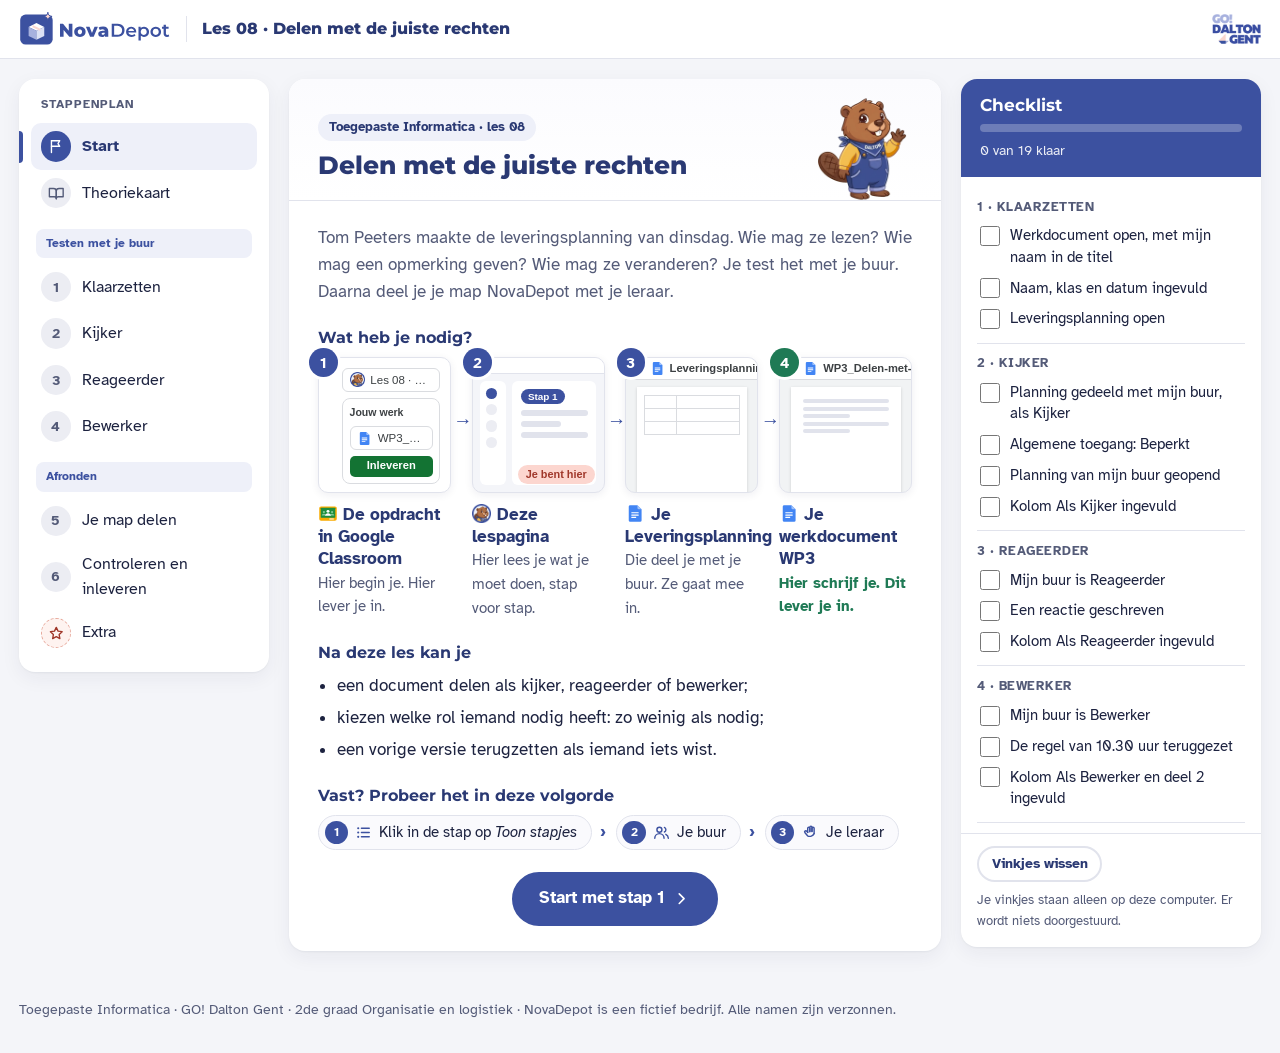
==== commit 8ce0d659: "Logo's voor de opdracht (Classroom), het werkdocument (Google Documenten) en de lespagina (Dalton) C" ====
--- a/index.html
+++ b/index.html
@@ -90,17 +90,17 @@
             <li class="nodig-item">
               <div class="mock mock-opdracht" aria-hidden="true">
                 <div class="mo-midden">
-                  <div class="mo-titel">Werkplek 3 — Delen met de juiste rechten</div>
-                  <div class="mo-chip"><svg class="ic"><use href="#i-link"/></svg><span>Les 08 · Delen met de juiste rechten</span></div>
+                  <div class="mo-titel"><img class="logo" src="assets/logos/classroom.svg" alt="">Werkplek 3 — Delen met de juiste rechten</div>
+                  <div class="mo-chip"><img class="logo" src="assets/logos/lespagina.webp" alt=""><span>Les 08 · Delen met de juiste rechten</span></div>
                   <div class="mo-chip ai-hulp"><svg class="ic"><use href="#i-spark"/></svg><span>AI-hulp</span></div>
                 </div>
                 <div class="mo-werk">
                   <div class="mo-werk-kop">Jouw werk</div>
-                  <div class="mo-chip"><svg class="ic"><use href="#i-doc"/></svg><span>WP3_Delen-met-de-juiste-rechten</span></div>
+                  <div class="mo-chip"><img class="logo" src="assets/logos/docs.svg" alt=""><span>WP3_Delen-met-de-juiste-rechten</span></div>
                   <div class="mo-knop">Inleveren</div>
                 </div>
               </div>
-              <p class="nodig-naam">De opdracht in Google Classroom</p>
+              <p class="nodig-naam"><img class="logo" src="assets/logos/classroom.svg" alt="">De opdracht in Google Classroom</p>
               <p class="nodig-uitleg">Hier begin je. Hier lever je in.</p>
             </li>
             <li class="nodig-item">
@@ -112,23 +112,23 @@
                 </div>
                 <div class="ml-hier">Je bent hier</div>
               </div>
-              <p class="nodig-naam">Deze lespagina</p>
+              <p class="nodig-naam"><img class="logo" src="assets/logos/lespagina.webp" alt="">Deze lespagina</p>
               <p class="nodig-uitleg">Hier lees je wat je moet doen, stap voor stap.</p>
             </li>
             <li class="nodig-item">
               <div class="mock mock-werkdocument" aria-hidden="true">
-                <div class="mw-balk"><svg class="ic"><use href="#i-doc"/></svg>Leveringsplanning</div>
+                <div class="mw-balk"><img class="logo" src="assets/logos/docs.svg" alt="">Leveringsplanning</div>
                 <div class="mw-blad"><div class="mw-rijen"><span></span><span></span><span></span><span></span><span></span><span></span></div></div>
               </div>
-              <p class="nodig-naam">Je Leveringsplanning</p>
+              <p class="nodig-naam"><img class="logo" src="assets/logos/docs.svg" alt="">Je Leveringsplanning</p>
               <p class="nodig-uitleg">Die deel je met je buur. Ze gaat mee in.</p>
             </li>
             <li class="nodig-item inleveren">
               <div class="mock mock-werkdocument" aria-hidden="true">
-                <div class="mw-balk"><svg class="ic"><use href="#i-doc"/></svg>WP3_Delen-met-de-juiste-rechten</div>
+                <div class="mw-balk"><img class="logo" src="assets/logos/docs.svg" alt="">WP3_Delen-met-de-juiste-rechten</div>
                 <div class="mw-blad"><div class="mw-tekst"><span></span><span></span><span class="kort"></span><span></span><span class="kort"></span></div></div>
               </div>
-              <p class="nodig-naam">Je werkdocument WP3</p>
+              <p class="nodig-naam"><img class="logo" src="assets/logos/docs.svg" alt="">Je werkdocument WP3</p>
               <p class="nodig-uitleg">Hier schrijf je. Dit lever je in.</p>
             </li>
           </ol>
@@ -270,7 +270,7 @@
     <section class="pane" id="pane-1" aria-labelledby="h-1">
       <article class="card">
         <header class="card-head">
-          <div class="tags"><span class="tag tag-step">Stap 1</span><span class="tag tag-where"><svg class="ic" aria-hidden="true"><use href="#i-doc"/></svg> Werkdocument</span><span class="tag tag-where"><svg class="ic" aria-hidden="true"><use href="#i-doc"/></svg> Leveringsplanning</span></div>
+          <div class="tags"><span class="tag tag-step">Stap 1</span><span class="tag tag-where"><img class="logo" src="assets/logos/docs.svg" alt=""> Werkdocument</span><span class="tag tag-where"><img class="logo" src="assets/logos/docs.svg" alt=""> Leveringsplanning</span></div>
           <h2 id="h-1">Klaarzetten</h2>
         </header>
         <div class="card-body">
@@ -280,15 +280,15 @@
             <ol class="doe">
               <li><details class="stapjes" open><summary><span class="doe-tekst">Open je werkdocument <strong>WP3_Delen-met-de-juiste-rechten</strong>.</span><span class="stapjes-knop" aria-hidden="true"></span></summary>
                 <ol class="klein">
-                  <li><p>Kijk in je opdracht in <strong>Google Classroom</strong> rechts, bij <strong>Jouw werk</strong>.</p><div class="mock mock-opdracht mini-mock" role="img" aria-label="Tekening van de opdracht in Google Classroom. Rechts het vak Jouw werk, in een rood kader."><div class="mo-midden"><div class="mo-titel">Werkplek 3 — Delen met de juiste rechten</div><div class="mo-chip"><svg class="ic" aria-hidden="true"><use href="#i-link"/></svg><span>Lespagina · Les 08</span></div></div><div class="mo-werk wijs"><div class="mo-werk-kop">Jouw werk</div><div class="mo-chip"><svg class="ic" aria-hidden="true"><use href="#i-doc"/></svg><span>WP3_Delen-met-de-juiste-rechten</span></div><div class="mo-chip"><svg class="ic" aria-hidden="true"><use href="#i-doc"/></svg><span>Leveringsplanning</span></div><div class="mo-knop">Inleveren</div></div></div></li>
-                  <li><p>Klik op <strong>WP3_Delen-met-de-juiste-rechten</strong>. Jouw naam staat in de titel.</p><div class="mock mock-opdracht mini-mock" role="img" aria-label="Tekening van de opdracht. Bij Jouw werk staat het werkdocument WP3 in een rood kader."><div class="mo-midden"><div class="mo-titel">Werkplek 3 — Delen met de juiste rechten</div><div class="mo-chip"><svg class="ic" aria-hidden="true"><use href="#i-link"/></svg><span>Lespagina · Les 08</span></div></div><div class="mo-werk"><div class="mo-werk-kop">Jouw werk</div><div class="mo-chip wijs"><svg class="ic" aria-hidden="true"><use href="#i-doc"/></svg><span>WP3_Delen-met-de-juiste-rechten</span></div><div class="mo-chip"><svg class="ic" aria-hidden="true"><use href="#i-doc"/></svg><span>Leveringsplanning</span></div><div class="mo-knop">Inleveren</div></div></div></li>
-                  <li><p>Je werkdocument opent in een nieuw tabblad. Klik bovenaan op een tabblad om te wisselen.</p><div class="teken-tabs" role="img" aria-label="Tekening van de tabbladen bovenaan in Chrome: Google Classroom, Lespagina · Les 08 en WP3. WP3 staat in een rood kader."><span class="tt-tab"><i class="f-cls"></i>Google Classroom</span><span class="tt-tab"><i class="f-les"></i>Lespagina · Les 08</span><span class="tt-tab actief wijs"><i class="f-doc"></i>WP3_Delen-met-de-juiste-rechten</span></div></li>
+                  <li><p>Kijk in je opdracht in <strong class="met-logo"><img class="logo" src="assets/logos/classroom.svg" alt="">Google Classroom</strong> rechts, bij <strong>Jouw werk</strong>.</p><div class="mock mock-opdracht mini-mock" role="img" aria-label="Tekening van de opdracht in Google Classroom. Rechts het vak Jouw werk, in een rood kader."><div class="mo-midden"><div class="mo-titel"><img class="logo" src="assets/logos/classroom.svg" alt="">Werkplek 3 — Delen met de juiste rechten</div><div class="mo-chip"><img class="logo" src="assets/logos/lespagina.webp" alt=""><span>Lespagina · Les 08</span></div></div><div class="mo-werk wijs"><div class="mo-werk-kop">Jouw werk</div><div class="mo-chip"><img class="logo" src="assets/logos/docs.svg" alt=""><span>WP3_Delen-met-de-juiste-rechten</span></div><div class="mo-chip"><img class="logo" src="assets/logos/docs.svg" alt=""><span>Leveringsplanning</span></div><div class="mo-knop">Inleveren</div></div></div></li>
+                  <li><p>Klik op <strong>WP3_Delen-met-de-juiste-rechten</strong>. Jouw naam staat in de titel.</p><div class="mock mock-opdracht mini-mock" role="img" aria-label="Tekening van de opdracht. Bij Jouw werk staat het werkdocument WP3 in een rood kader."><div class="mo-midden"><div class="mo-titel"><img class="logo" src="assets/logos/classroom.svg" alt="">Werkplek 3 — Delen met de juiste rechten</div><div class="mo-chip"><img class="logo" src="assets/logos/lespagina.webp" alt=""><span>Lespagina · Les 08</span></div></div><div class="mo-werk"><div class="mo-werk-kop">Jouw werk</div><div class="mo-chip wijs"><img class="logo" src="assets/logos/docs.svg" alt=""><span>WP3_Delen-met-de-juiste-rechten</span></div><div class="mo-chip"><img class="logo" src="assets/logos/docs.svg" alt=""><span>Leveringsplanning</span></div><div class="mo-knop">Inleveren</div></div></div></li>
+                  <li><p>Je werkdocument opent in een nieuw tabblad. Klik bovenaan op een tabblad om te wisselen.</p><div class="teken-tabs" role="img" aria-label="Tekening van de tabbladen bovenaan in Chrome: Google Classroom, Lespagina · Les 08 en WP3. WP3 staat in een rood kader."><span class="tt-tab"><img class="logo" src="assets/logos/classroom.svg" alt="">Google Classroom</span><span class="tt-tab"><img class="logo" src="assets/logos/lespagina.webp" alt="">Lespagina · Les 08</span><span class="tt-tab actief wijs"><img class="logo" src="assets/logos/docs.svg" alt="">WP3_Delen-met-de-juiste-rechten</span></div></li>
                 </ol>
               </details></li>
               <li><span class="doe-tekst">Vul bovenaan je <strong>naam</strong>, je <strong>klas</strong> en de <strong>datum</strong> in.</span></li>
               <li><details class="stapjes" open><summary><span class="doe-tekst">Open ook je <strong>Leveringsplanning</strong>.</span><span class="stapjes-knop" aria-hidden="true"></span></summary>
                 <ol class="klein">
-                  <li><p>Klik in je opdracht bij <strong>Jouw werk</strong> op <strong>Leveringsplanning</strong>.<span class="sub">In de titel staat jouw naam: het is jouw eigen planning. Er staan vier regels in. Verander nog niets.</span></p><div class="mock mock-opdracht mini-mock" role="img" aria-label="Tekening van de opdracht. Bij Jouw werk staat Leveringsplanning in een rood kader."><div class="mo-midden"><div class="mo-titel">Werkplek 3 — Delen met de juiste rechten</div><div class="mo-chip"><svg class="ic" aria-hidden="true"><use href="#i-link"/></svg><span>Lespagina · Les 08</span></div></div><div class="mo-werk"><div class="mo-werk-kop">Jouw werk</div><div class="mo-chip"><svg class="ic" aria-hidden="true"><use href="#i-doc"/></svg><span>WP3_Delen-met-de-juiste-rechten</span></div><div class="mo-chip wijs"><svg class="ic" aria-hidden="true"><use href="#i-doc"/></svg><span>Leveringsplanning</span></div><div class="mo-knop">Inleveren</div></div></div></li>
+                  <li><p>Klik in je opdracht bij <strong>Jouw werk</strong> op <strong>Leveringsplanning</strong>.<span class="sub">In de titel staat jouw naam: het is jouw eigen planning. Er staan vier regels in. Verander nog niets.</span></p><div class="mock mock-opdracht mini-mock" role="img" aria-label="Tekening van de opdracht. Bij Jouw werk staat Leveringsplanning in een rood kader."><div class="mo-midden"><div class="mo-titel"><img class="logo" src="assets/logos/classroom.svg" alt="">Werkplek 3 — Delen met de juiste rechten</div><div class="mo-chip"><img class="logo" src="assets/logos/lespagina.webp" alt=""><span>Lespagina · Les 08</span></div></div><div class="mo-werk"><div class="mo-werk-kop">Jouw werk</div><div class="mo-chip"><img class="logo" src="assets/logos/docs.svg" alt=""><span>WP3_Delen-met-de-juiste-rechten</span></div><div class="mo-chip wijs"><img class="logo" src="assets/logos/docs.svg" alt=""><span>Leveringsplanning</span></div><div class="mo-knop">Inleveren</div></div></div></li>
                 </ol>
               </details></li>
               <li><span class="doe-tekst">Spreek af met je buur: jullie testen samen. Elk deelt de eigen planning met de ander.</span><span class="sub">Met een oneven aantal? Werk dan met drie. Je deelt je planning met twee mensen.</span></li>
@@ -308,7 +308,7 @@
     <section class="pane" id="pane-2" aria-labelledby="h-2">
       <article class="card">
         <header class="card-head">
-          <div class="tags"><span class="tag tag-step">Stap 2</span><span class="tag tag-where"><svg class="ic" aria-hidden="true"><use href="#i-users"/></svg> Met je buur</span><span class="tag tag-where"><svg class="ic" aria-hidden="true"><use href="#i-doc"/></svg> Werkdocument, deel 1</span></div>
+          <div class="tags"><span class="tag tag-step">Stap 2</span><span class="tag tag-where"><svg class="ic" aria-hidden="true"><use href="#i-users"/></svg> Met je buur</span><span class="tag tag-where"><img class="logo" src="assets/logos/docs.svg" alt=""> Werkdocument, deel 1</span></div>
           <h2 id="h-2">Kijker</h2>
         </header>
         <div class="card-body">
@@ -333,9 +333,9 @@
               </details></li>
               <li><details class="stapjes" open><summary><span class="doe-tekst">Open de planning van je buur.</span><span class="stapjes-knop" aria-hidden="true"></span></summary>
                 <ol class="klein">
-                  <li><p>Open <a href="https://drive.google.com" target="_blank" rel="noopener">drive.google.com</a> in een nieuw tabblad.</p><div class="teken-tabs" role="img" aria-label="Tekening van de tabbladen bovenaan in Chrome. Het nieuwe tabblad Mijn Drive staat in een rood kader."><span class="tt-tab"><i class="f-les"></i>Lespagina · Les 08</span><span class="tt-tab"><i class="f-doc"></i>Leveringsplanning</span><span class="tt-tab actief wijs"><i class="f-drv"></i>Mijn Drive</span></div></li>
+                  <li><p>Open <a href="https://drive.google.com" target="_blank" rel="noopener">drive.google.com</a> in een nieuw tabblad.</p><div class="teken-tabs" role="img" aria-label="Tekening van de tabbladen bovenaan in Chrome. Het nieuwe tabblad Mijn Drive staat in een rood kader."><span class="tt-tab"><img class="logo" src="assets/logos/lespagina.webp" alt="">Lespagina · Les 08</span><span class="tt-tab"><img class="logo" src="assets/logos/docs.svg" alt="">Leveringsplanning</span><span class="tt-tab actief wijs"><i class="f-drv"></i>Mijn Drive</span></div></li>
                   <li><p>Klik links op <span class="ui">Gedeeld met mij</span>.<span class="sub">Staat de planning er niet? Je kreeg ook een e-mail met een link naar de planning.</span></p><div class="teken-ui kolom" role="img" aria-label="Tekening van de lijst links in Drive. Gedeeld met mij staat in een rood kader."><span class="t-rij">Mijn Drive</span><span class="t-rij">Computers</span><span class="t-rij wijs">Gedeeld met mij</span><span class="t-rij">Recent</span></div></li>
-                  <li><p>Dubbelklik op de planning van je buur.</p><div class="teken-ui kolom" role="img" aria-label="Tekening van de lijst Gedeeld met mij. De Leveringsplanning van je buur staat in een rood kader."><span class="t-kop">Gedeeld met mij</span><span class="t-rij wijs"><svg class="ic" aria-hidden="true"><use href="#i-doc"/></svg> naam van je buur - Leveringsplanning</span></div></li>
+                  <li><p>Dubbelklik op de planning van je buur.</p><div class="teken-ui kolom" role="img" aria-label="Tekening van de lijst Gedeeld met mij. De Leveringsplanning van je buur staat in een rood kader."><span class="t-kop">Gedeeld met mij</span><span class="t-rij wijs"><img class="logo" src="assets/logos/docs.svg" alt=""> naam van je buur - Leveringsplanning</span></div></li>
                 </ol>
               </details></li>
               <li><span class="doe-tekst">Probeer een reactie te geven en een regel te veranderen. Lukt het?</span></li>
@@ -356,7 +356,7 @@
     <section class="pane" id="pane-3" aria-labelledby="h-3">
       <article class="card">
         <header class="card-head">
-          <div class="tags"><span class="tag tag-step">Stap 3</span><span class="tag tag-where"><svg class="ic" aria-hidden="true"><use href="#i-users"/></svg> Met je buur</span><span class="tag tag-where"><svg class="ic" aria-hidden="true"><use href="#i-doc"/></svg> Werkdocument, deel 1</span></div>
+          <div class="tags"><span class="tag tag-step">Stap 3</span><span class="tag tag-where"><svg class="ic" aria-hidden="true"><use href="#i-users"/></svg> Met je buur</span><span class="tag tag-where"><img class="logo" src="assets/logos/docs.svg" alt=""> Werkdocument, deel 1</span></div>
           <h2 id="h-3">Reageerder</h2>
         </header>
         <div class="card-body">
@@ -374,7 +374,7 @@
               </details></li>
               <li><details class="stapjes" open><summary><span class="doe-tekst">Schrijf een vraag in de planning van je buur.</span><span class="stapjes-knop" aria-hidden="true"></span></summary>
                 <ol class="klein">
-                  <li><p>Open de planning van je buur. Ze staat in Drive bij <span class="ui">Gedeeld met mij</span>.</p><div class="teken-ui kolom" role="img" aria-label="Tekening van de lijst Gedeeld met mij. De Leveringsplanning van je buur staat in een rood kader."><span class="t-kop">Gedeeld met mij</span><span class="t-rij wijs"><svg class="ic" aria-hidden="true"><use href="#i-doc"/></svg> naam van je buur - Leveringsplanning</span></div></li>
+                  <li><p>Open de planning van je buur. Ze staat in Drive bij <span class="ui">Gedeeld met mij</span>.</p><div class="teken-ui kolom" role="img" aria-label="Tekening van de lijst Gedeeld met mij. De Leveringsplanning van je buur staat in een rood kader."><span class="t-kop">Gedeeld met mij</span><span class="t-rij wijs"><img class="logo" src="assets/logos/docs.svg" alt=""> naam van je buur - Leveringsplanning</span></div></li>
                   <li><p>Selecteer de regel van 10.30 uur.</p><img class="mini" src="assets/stapjes/regel-selecteren.png" alt="De regel van 10.30 uur is blauw geselecteerd." loading="lazy"></li>
                   <li><p>Klik op <span class="ui">Reactie toevoegen</span>.<span class="sub">Je vindt het knopje ook rechts naast de regel.</span></p><img class="mini" src="assets/stapjes/reactie-knop.png" alt="Het knopje Reactie toevoegen in de werkbalk, in een rood kader." loading="lazy"></li>
                   <li><p>Typ een vraag, bijvoorbeeld: <em>Kan dit om 11 uur?</em></p><div class="teken-ui kolom" role="img" aria-label="Tekening: het vak voor een reactie, met de vraag Kan dit om 11 uur? erin."><span class="t-veld wijs">Kan dit om 11 uur?</span></div></li>
@@ -399,7 +399,7 @@
     <section class="pane" id="pane-4" aria-labelledby="h-4">
       <article class="card">
         <header class="card-head">
-          <div class="tags"><span class="tag tag-step">Stap 4</span><span class="tag tag-where"><svg class="ic" aria-hidden="true"><use href="#i-users"/></svg> Met je buur</span><span class="tag tag-where"><svg class="ic" aria-hidden="true"><use href="#i-doc"/></svg> Werkdocument, deel 1 en 2</span></div>
+          <div class="tags"><span class="tag tag-step">Stap 4</span><span class="tag tag-where"><svg class="ic" aria-hidden="true"><use href="#i-users"/></svg> Met je buur</span><span class="tag tag-where"><img class="logo" src="assets/logos/docs.svg" alt=""> Werkdocument, deel 1 en 2</span></div>
           <h2 id="h-4">Bewerker: een regel kwijt</h2>
         </header>
         <div class="card-body">
@@ -417,7 +417,7 @@
               </details></li>
               <li><details class="stapjes" open><summary><span class="doe-tekst">Wis de regel van 10.30 uur in de planning van je buur.</span><span class="stapjes-knop" aria-hidden="true"></span></summary>
                 <ol class="klein">
-                  <li><p>Open de planning van je buur.</p><div class="teken-ui kolom" role="img" aria-label="Tekening van de lijst Gedeeld met mij. De Leveringsplanning van je buur staat in een rood kader."><span class="t-kop">Gedeeld met mij</span><span class="t-rij wijs"><svg class="ic" aria-hidden="true"><use href="#i-doc"/></svg> naam van je buur - Leveringsplanning</span></div></li>
+                  <li><p>Open de planning van je buur.</p><div class="teken-ui kolom" role="img" aria-label="Tekening van de lijst Gedeeld met mij. De Leveringsplanning van je buur staat in een rood kader."><span class="t-kop">Gedeeld met mij</span><span class="t-rij wijs"><img class="logo" src="assets/logos/docs.svg" alt=""> naam van je buur - Leveringsplanning</span></div></li>
                   <li><p>Selecteer de regel van 10.30 uur.</p><img class="mini" src="assets/stapjes/regel-selecteren.png" alt="De regel van 10.30 uur is blauw geselecteerd." loading="lazy"></li>
                   <li><p>Druk op <span class="key">Delete</span>.<span class="sub">Dat mag alleen in deze test. Je buur zet de regel zo terug.</span></p><div class="teken-ui" role="img" aria-label="Tekening: de toets Delete, in een rood kader."><span class="key wijs">Delete</span></div></li>
                 </ol>
@@ -448,7 +448,7 @@
     <section class="pane" id="pane-5" aria-labelledby="h-5">
       <article class="card">
         <header class="card-head">
-          <div class="tags"><span class="tag tag-step">Stap 5</span><span class="tag tag-where"><svg class="ic" aria-hidden="true"><use href="#i-folder"/></svg> Drive</span><span class="tag tag-where"><svg class="ic" aria-hidden="true"><use href="#i-doc"/></svg> Werkdocument, deel 3</span></div>
+          <div class="tags"><span class="tag tag-step">Stap 5</span><span class="tag tag-where"><svg class="ic" aria-hidden="true"><use href="#i-folder"/></svg> Drive</span><span class="tag tag-where"><img class="logo" src="assets/logos/docs.svg" alt=""> Werkdocument, deel 3</span></div>
           <h2 id="h-5">Je map delen</h2>
         </header>
         <div class="card-body">
@@ -542,7 +542,7 @@
               <li><span class="doe-tekst">Kijk of deel 1, 2 en 3 van je werkdocument ingevuld zijn.</span></li>
               <li><details class="stapjes" open><summary><span class="doe-tekst">Lever in.</span><span class="stapjes-knop" aria-hidden="true"></span></summary>
                 <ol class="klein">
-                  <li><p>Klik in je opdracht in <strong>Google Classroom</strong> rechts op <span class="ui">Inleveren</span>.<span class="sub">Classroom levert je werkdocument en je planning samen in.</span></p><div class="mock mock-opdracht mini-mock" role="img" aria-label="Tekening van de opdracht. Bij Jouw werk staat de knop Inleveren in een rood kader."><div class="mo-midden"><div class="mo-titel">Werkplek 3 — Delen met de juiste rechten</div><div class="mo-chip"><svg class="ic" aria-hidden="true"><use href="#i-link"/></svg><span>Lespagina · Les 08</span></div></div><div class="mo-werk"><div class="mo-werk-kop">Jouw werk</div><div class="mo-chip"><svg class="ic" aria-hidden="true"><use href="#i-doc"/></svg><span>WP3_Delen-met-de-juiste-rechten</span></div><div class="mo-chip"><svg class="ic" aria-hidden="true"><use href="#i-doc"/></svg><span>Leveringsplanning</span></div><div class="mo-knop wijs">Inleveren</div></div></div></li>
+                  <li><p>Klik in je opdracht in <strong class="met-logo"><img class="logo" src="assets/logos/classroom.svg" alt="">Google Classroom</strong> rechts op <span class="ui">Inleveren</span>.<span class="sub">Classroom levert je werkdocument en je planning samen in.</span></p><div class="mock mock-opdracht mini-mock" role="img" aria-label="Tekening van de opdracht. Bij Jouw werk staat de knop Inleveren in een rood kader."><div class="mo-midden"><div class="mo-titel"><img class="logo" src="assets/logos/classroom.svg" alt="">Werkplek 3 — Delen met de juiste rechten</div><div class="mo-chip"><img class="logo" src="assets/logos/lespagina.webp" alt=""><span>Lespagina · Les 08</span></div></div><div class="mo-werk"><div class="mo-werk-kop">Jouw werk</div><div class="mo-chip"><img class="logo" src="assets/logos/docs.svg" alt=""><span>WP3_Delen-met-de-juiste-rechten</span></div><div class="mo-chip"><img class="logo" src="assets/logos/docs.svg" alt=""><span>Leveringsplanning</span></div><div class="mo-knop wijs">Inleveren</div></div></div></li>
                 </ol>
               </details></li>
             </ol>
--- a/css/style.css
+++ b/css/style.css
@@ -540,3 +540,17 @@
 .teken-ui .t-map { display: flex; align-items: center; gap: 8px; padding: 5px 10px; border-radius: 6px; }
 .teken-ui .t-map .ic { width: 16px; height: 16px; color: #E8A33D; flex-shrink: 0; }
 .teken-ui .t-zip .ic { color: #6E6E6E; }
+
+/* ==========================================================================
+   Logo's (sinds 11-10-2026, _afspraken/vormgeving-en-techniek.md): Classroom = de opdracht,
+   Google Documenten = het werkdocument, de bever in een navy rondje = de lespagina.
+   Gebruik: <img class="logo" src="assets/logos/…" alt=""> naast de tekst die het al zegt.
+   ========================================================================== */
+.logo { width: 1.15em; height: 1.15em; flex-shrink: 0; vertical-align: -.2em; object-fit: contain; }
+.mock .logo { width: .95rem; height: .95rem; }
+.mo-titel .logo { margin-right: .3rem; vertical-align: -.15rem; }
+.werk-tegel .logo { width: 1.6rem; height: 1.6rem; margin-bottom: .35rem; display: block; }
+.nodig-naam .logo { margin-right: .35rem; }
+.tt-tab .logo { width: 14px; height: 14px; }
+.met-logo { white-space: nowrap; }
+.met-logo .logo { margin-right: .25em; }
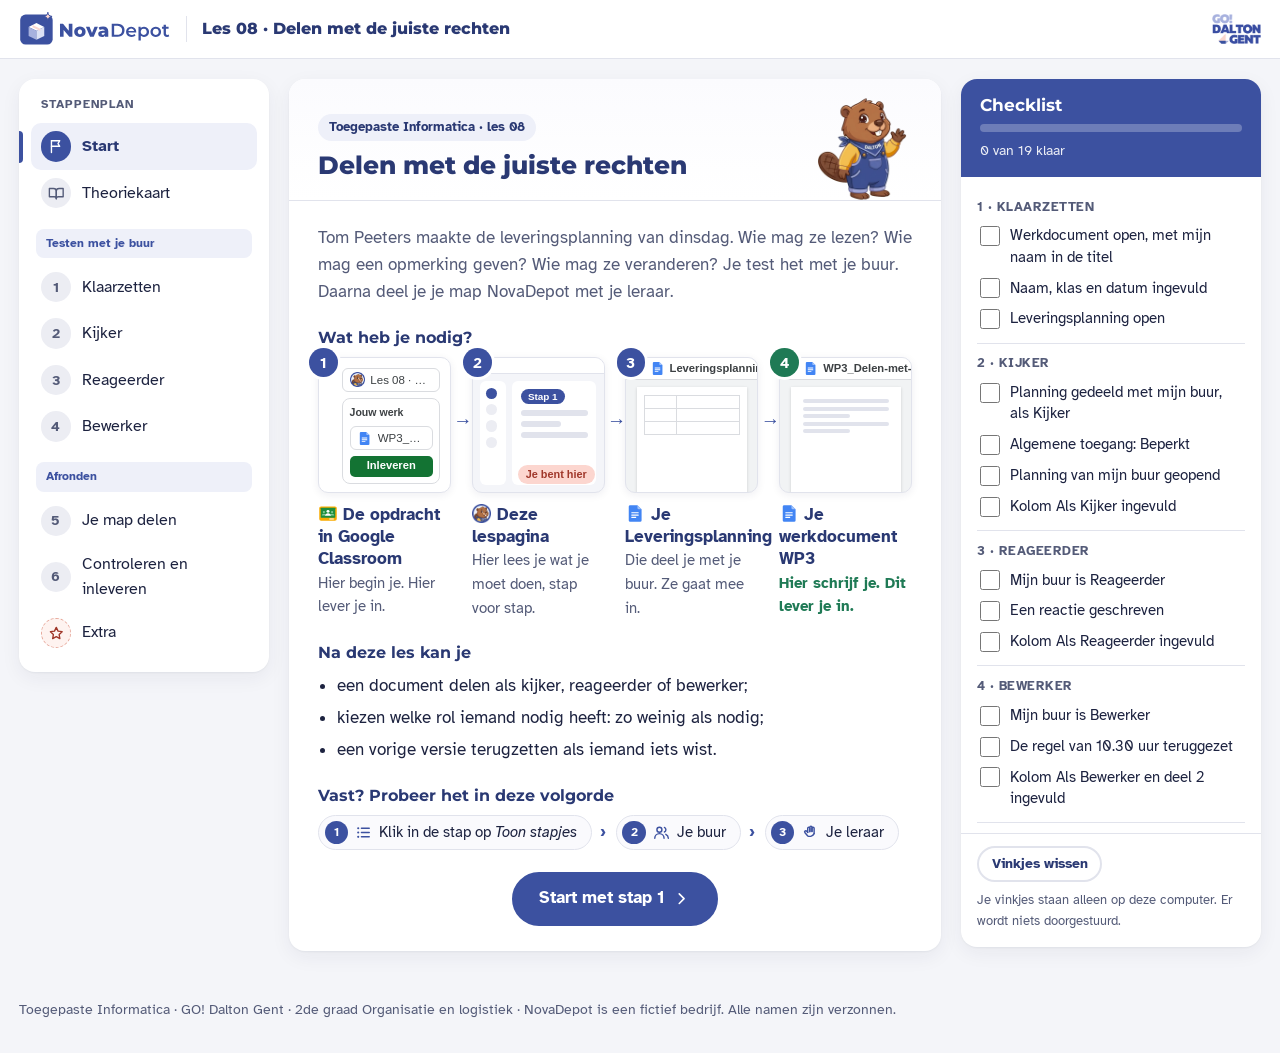
==== commit 9bc2bf79: "Drive-logo bij de verwijzingen naar Google Drive Co-Authored-By: Claude Opus 5.5 <noreply@anthropic." ====
--- a/index.html
+++ b/index.html
@@ -333,7 +333,7 @@
               </details></li>
               <li><details class="stapjes" open><summary><span class="doe-tekst">Open de planning van je buur.</span><span class="stapjes-knop" aria-hidden="true"></span></summary>
                 <ol class="klein">
-                  <li><p>Open <a href="https://drive.google.com" target="_blank" rel="noopener">drive.google.com</a> in een nieuw tabblad.</p><div class="teken-tabs" role="img" aria-label="Tekening van de tabbladen bovenaan in Chrome. Het nieuwe tabblad Mijn Drive staat in een rood kader."><span class="tt-tab"><img class="logo" src="assets/logos/lespagina.webp" alt="">Lespagina · Les 08</span><span class="tt-tab"><img class="logo" src="assets/logos/docs.svg" alt="">Leveringsplanning</span><span class="tt-tab actief wijs"><i class="f-drv"></i>Mijn Drive</span></div></li>
+                  <li><p>Open <a href="https://drive.google.com" target="_blank" rel="noopener">drive.google.com</a> in een nieuw tabblad.</p><div class="teken-tabs" role="img" aria-label="Tekening van de tabbladen bovenaan in Chrome. Het nieuwe tabblad Mijn Drive staat in een rood kader."><span class="tt-tab"><img class="logo" src="assets/logos/lespagina.webp" alt="">Lespagina · Les 08</span><span class="tt-tab"><img class="logo" src="assets/logos/docs.svg" alt="">Leveringsplanning</span><span class="tt-tab actief wijs"><img class="logo" src="assets/logos/drive.svg" alt="">Mijn Drive</span></div></li>
                   <li><p>Klik links op <span class="ui">Gedeeld met mij</span>.<span class="sub">Staat de planning er niet? Je kreeg ook een e-mail met een link naar de planning.</span></p><div class="teken-ui kolom" role="img" aria-label="Tekening van de lijst links in Drive. Gedeeld met mij staat in een rood kader."><span class="t-rij">Mijn Drive</span><span class="t-rij">Computers</span><span class="t-rij wijs">Gedeeld met mij</span><span class="t-rij">Recent</span></div></li>
                   <li><p>Dubbelklik op de planning van je buur.</p><div class="teken-ui kolom" role="img" aria-label="Tekening van de lijst Gedeeld met mij. De Leveringsplanning van je buur staat in een rood kader."><span class="t-kop">Gedeeld met mij</span><span class="t-rij wijs"><img class="logo" src="assets/logos/docs.svg" alt=""> naam van je buur - Leveringsplanning</span></div></li>
                 </ol>
@@ -448,7 +448,7 @@
     <section class="pane" id="pane-5" aria-labelledby="h-5">
       <article class="card">
         <header class="card-head">
-          <div class="tags"><span class="tag tag-step">Stap 5</span><span class="tag tag-where"><svg class="ic" aria-hidden="true"><use href="#i-folder"/></svg> Drive</span><span class="tag tag-where"><img class="logo" src="assets/logos/docs.svg" alt=""> Werkdocument, deel 3</span></div>
+          <div class="tags"><span class="tag tag-step">Stap 5</span><span class="tag tag-where"><img class="logo" src="assets/logos/drive.svg" alt=""> Drive</span><span class="tag tag-where"><img class="logo" src="assets/logos/docs.svg" alt=""> Werkdocument, deel 3</span></div>
           <h2 id="h-5">Je map delen</h2>
         </header>
         <div class="card-body">
--- a/css/style.css
+++ b/css/style.css
@@ -554,3 +554,4 @@
 .tt-tab .logo { width: 14px; height: 14px; }
 .met-logo { white-space: nowrap; }
 .met-logo .logo { margin-right: .25em; }
+.md-balk .logo { margin-right: .3rem; }
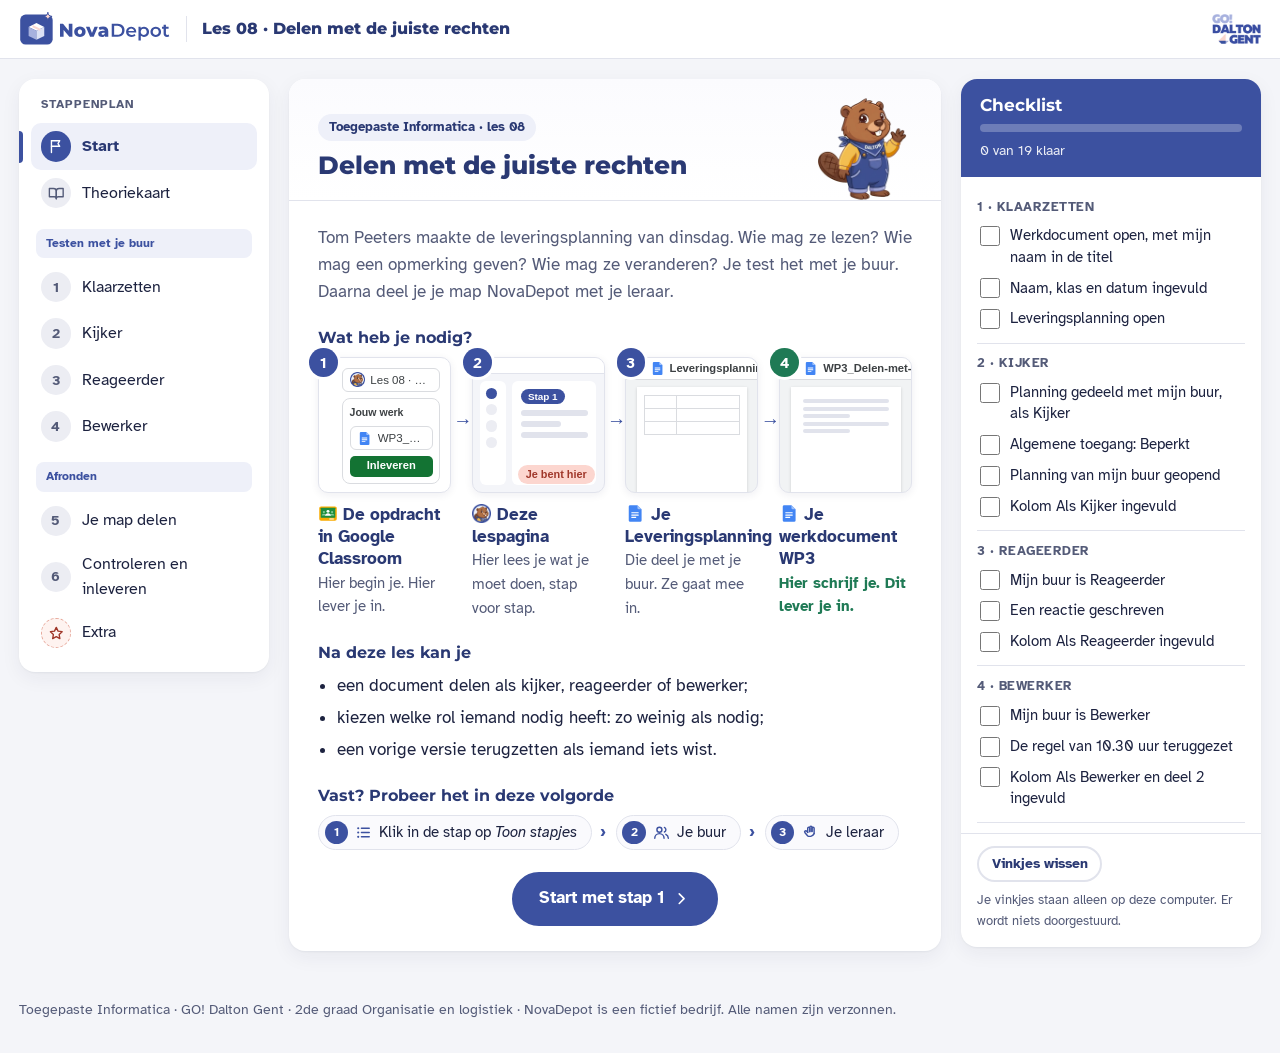
==== commit eaa246f0: "Tabblad-icoon van de lespagina: Dalton de bever Co-Authored-By: Claude Opus 5.5 <noreply@anthropic.c" ====
--- a/index.html
+++ b/index.html
@@ -4,7 +4,7 @@
   <meta charset="UTF-8">
   <meta name="viewport" content="width=device-width, initial-scale=1">
   <title>Lespagina · Les 08 · Delen met de juiste rechten · NovaDepot</title>
-  <link rel="icon" href="assets/novadepot-icon.svg" type="image/svg+xml">
+  <link rel="icon" href="assets/logos/lespagina-icon.png" type="image/png">
   <link rel="stylesheet" href="css/style.css">
 </head>
 <body data-storage="novadepot_delen_v1_" data-modus-start="stap" data-laatste-stap="6" data-ai-hulp="uit">
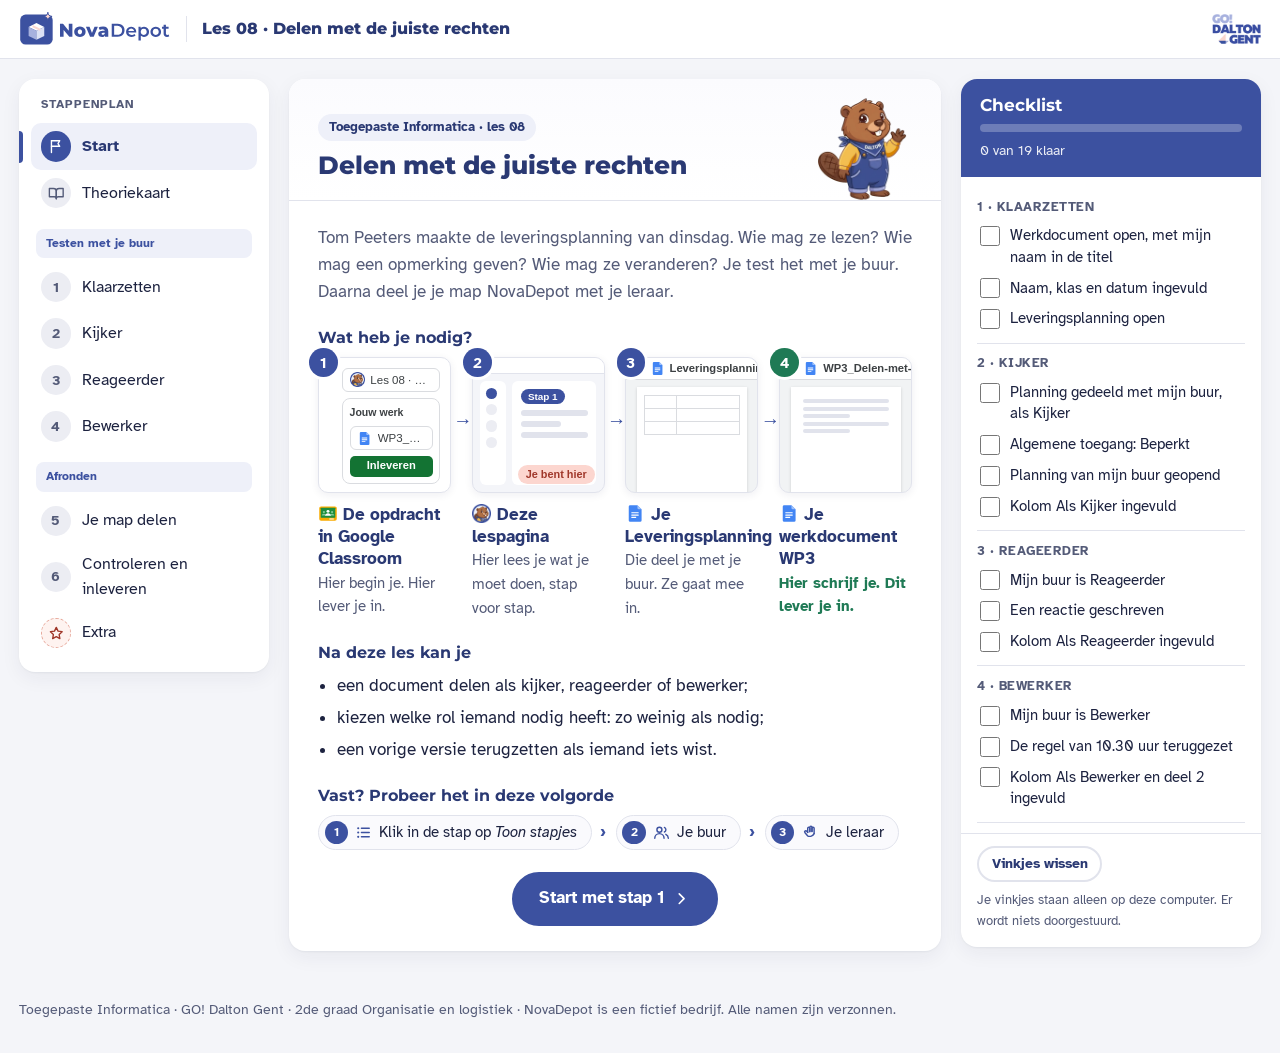
==== commit 376ace76: "Klaar als-zin weggehaald: de checklist zegt al wanneer je klaar bent Co-Authored-By: Claude Sonnet 5" ====
--- a/index.html
+++ b/index.html
@@ -295,7 +295,6 @@
             </ol>
           </div>
           <div class="tip"><svg class="ic" aria-hidden="true"><use href="#i-bulb"/></svg><p><strong>Zie je je Leveringsplanning niet?</strong> Kijk in je opdracht rechts, bij <em>Jouw werk</em>: ze staat onder je werkdocument.</p></div>
-          <p class="result"><svg class="ic" aria-hidden="true"><use href="#i-check-circle"/></svg><span><strong>Klaar als:</strong> je werkdocument en je Leveringsplanning open zijn, en je weet met wie je samenwerkt.</span></p>
         </div>
         <footer class="card-nav">
           <button class="btn" type="button" data-goto="start"><svg class="ic" aria-hidden="true"><use href="#i-left"/></svg> Start</button>
@@ -343,7 +342,6 @@
             </ol>
           </div>
           <div class="tip warn"><svg class="ic" aria-hidden="true"><use href="#i-alert"/></svg><p><strong>Staat er <em>Iedereen met de link</em>?</strong> Klik erop en kies <span class="ui">Beperkt</span>. Anders kan iedereen met de link je planning openen, ook buiten de school.</p></div>
-          <p class="result"><svg class="ic" aria-hidden="true"><use href="#i-check-circle"/></svg><span><strong>Klaar als:</strong> je buur jouw planning kan lezen, en de kolom <em>Als Kijker</em> ingevuld is.</span></p>
         </div>
         <footer class="card-nav">
           <button class="btn" type="button" data-goto="1"><svg class="ic" aria-hidden="true"><use href="#i-left"/></svg> Stap 1</button>
@@ -386,7 +384,6 @@
             </ol>
           </div>
           <div class="tip"><svg class="ic" aria-hidden="true"><use href="#i-bulb"/></svg><p><strong>Zie je gekleurde tekst, met een vakje rechts?</strong> Dat is een voorstel van een reageerder. De tekst zelf verandert niet.</p></div>
-          <p class="result"><svg class="ic" aria-hidden="true"><use href="#i-check-circle"/></svg><span><strong>Klaar als:</strong> er een reactie van je buur in jouw planning staat, en de kolom <em>Als Reageerder</em> ingevuld is.</span></p>
         </div>
         <footer class="card-nav">
           <button class="btn" type="button" data-goto="2"><svg class="ic" aria-hidden="true"><use href="#i-left"/></svg> Stap 2</button>
@@ -435,7 +432,6 @@
             </ol>
           </div>
           <div class="tip"><svg class="ic" aria-hidden="true"><use href="#i-bulb"/></svg><p><strong>Is de regel nog niet terug?</strong> Dan koos je de huidige versie. Klik op de versie eronder.</p></div>
-          <p class="result"><svg class="ic" aria-hidden="true"><use href="#i-check-circle"/></svg><span><strong>Klaar als:</strong> de regel van 10.30 uur weer in jouw planning staat.</span></p>
         </div>
         <footer class="card-nav">
           <button class="btn" type="button" data-goto="3"><svg class="ic" aria-hidden="true"><use href="#i-left"/></svg> Stap 3</button>
@@ -484,7 +480,6 @@
             </ol>
           </div>
           <div class="tip"><svg class="ic" aria-hidden="true"><use href="#i-bulb"/></svg><p><strong>Zie je je buur nog onder <em>Personen met toegang</em>?</strong> Dan klikte je niet op <span class="ui">Opslaan</span>. Doe handeling 1 opnieuw.</p></div>
-          <p class="result"><svg class="ic" aria-hidden="true"><use href="#i-check-circle"/></svg><span><strong>Klaar als:</strong> je buur niet meer bij je planning kan, en je leraar je map NovaDepot kan bekijken.</span></p>
         </div>
         <footer class="card-nav">
           <button class="btn" type="button" data-goto="4"><svg class="ic" aria-hidden="true"><use href="#i-left"/></svg> Stap 4</button>
@@ -547,7 +542,6 @@
               </details></li>
             </ol>
           </div>
-          <p class="result"><svg class="ic" aria-hidden="true"><use href="#i-check-circle"/></svg><span><strong>Klaar als:</strong> er bij de opdracht <em>Ingeleverd</em> staat.</span></p>
         </div>
         <footer class="card-nav">
           <button class="btn" type="button" data-goto="5"><svg class="ic" aria-hidden="true"><use href="#i-left"/></svg> Stap 5</button>
--- a/css/style.css
+++ b/css/style.css
@@ -555,3 +555,19 @@
 .met-logo { white-space: nowrap; }
 .met-logo .logo { margin-right: .25em; }
 .md-balk .logo { margin-right: .3rem; }
+
+/* ==========================================================================
+   Laag scherm (sinds 12-10-2026): leerlingen hebben 1280 x 800, in Chrome blijft ± 650 px hoogte
+   over. "Wat moet je doen?" moet zonder scrollen in beeld komen: kop en ruimtes worden compacter.
+   ========================================================================== */
+@media (max-height: 820px) and (min-width: 900px) {
+  .topbar-inner { padding: .35rem 1.2rem; }
+  .brand img { height: 30px; }
+  .layout { padding-top: .7rem; }
+  .card-head { padding: .85rem 1.8rem .75rem; }
+  .tags { margin-bottom: .4rem; }
+  .card-head h1, .card-head h2 { font-size: 1.4rem; }
+  .card-body { padding-top: 1rem; }
+  .intro { margin-bottom: .8rem; }
+  .nameplate { margin-bottom: .8rem; }
+}
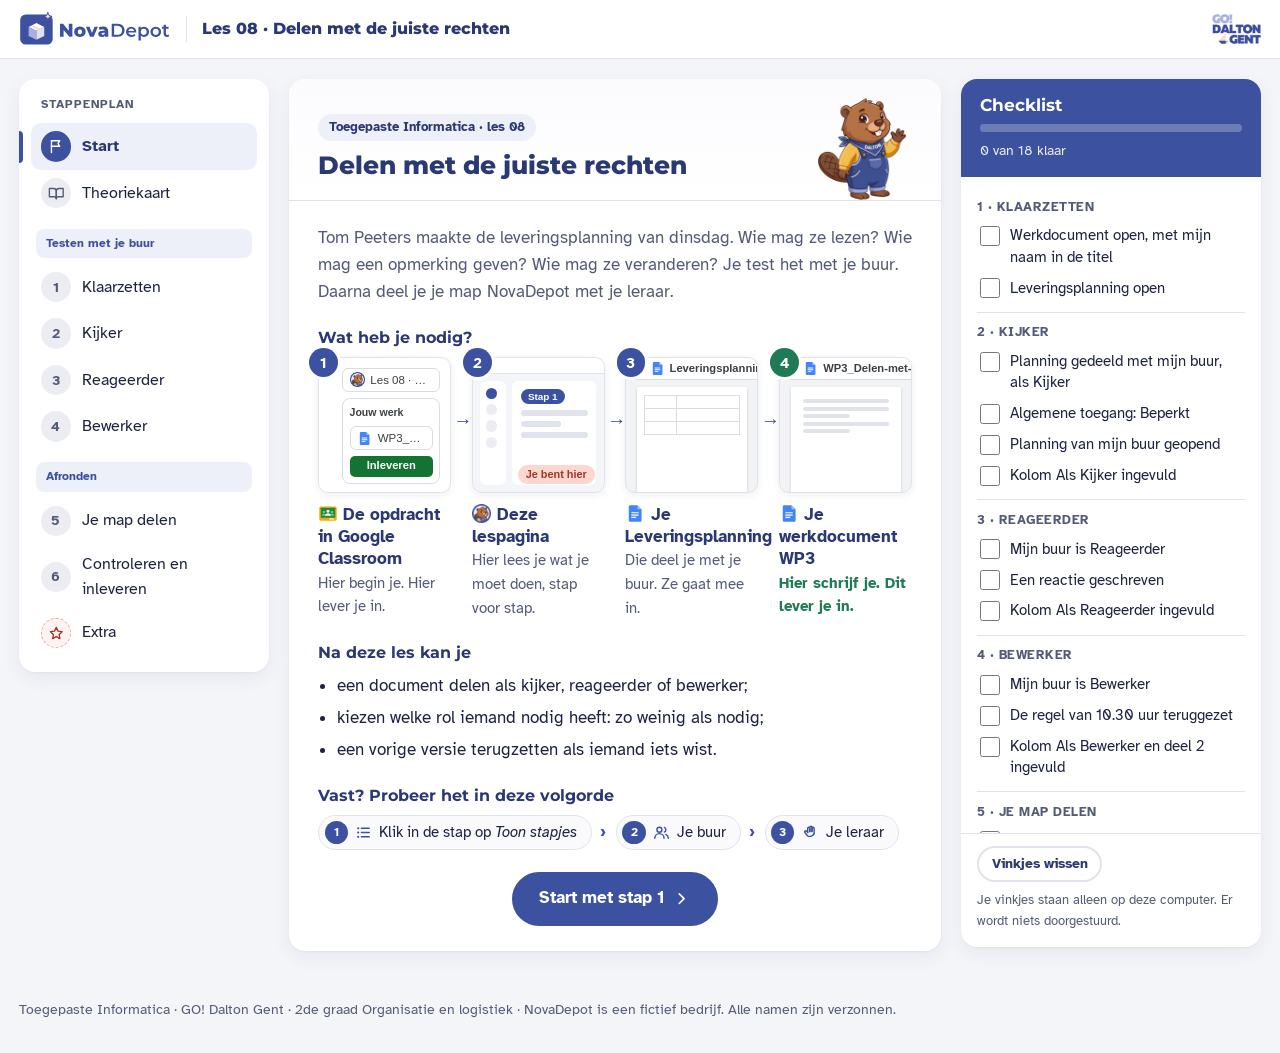
==== commit 5cd68ee2: "Werkdocument WP3 in de nieuwe huisstijl: vakken, puntenvak, geen kopregel, Zo werk je of zelfcontrol" ====
--- a/index.html
+++ b/index.html
@@ -285,7 +285,6 @@
                   <li><p>Je werkdocument opent in een nieuw tabblad. Klik bovenaan op een tabblad om te wisselen.</p><div class="teken-tabs" role="img" aria-label="Tekening van de tabbladen bovenaan in Chrome: Google Classroom, Lespagina · Les 08 en WP3. WP3 staat in een rood kader."><span class="tt-tab"><img class="logo" src="assets/logos/classroom.svg" alt="">Google Classroom</span><span class="tt-tab"><img class="logo" src="assets/logos/lespagina.webp" alt="">Lespagina · Les 08</span><span class="tt-tab actief wijs"><img class="logo" src="assets/logos/docs.svg" alt="">WP3_Delen-met-de-juiste-rechten</span></div></li>
                 </ol>
               </details></li>
-              <li><span class="doe-tekst">Vul bovenaan je <strong>naam</strong>, je <strong>klas</strong> en de <strong>datum</strong> in.</span></li>
               <li><details class="stapjes" open><summary><span class="doe-tekst">Open ook je <strong>Leveringsplanning</strong>.</span><span class="stapjes-knop" aria-hidden="true"></span></summary>
                 <ol class="klein">
                   <li><p>Klik in je opdracht bij <strong>Jouw werk</strong> op <strong>Leveringsplanning</strong>.<span class="sub">In de titel staat jouw naam: het is jouw eigen planning. Er staan vier regels in. Verander nog niets.</span></p><div class="mock mock-opdracht mini-mock" role="img" aria-label="Tekening van de opdracht. Bij Jouw werk staat Leveringsplanning in een rood kader."><div class="mo-midden"><div class="mo-titel"><img class="logo" src="assets/logos/classroom.svg" alt="">Werkplek 3 — Delen met de juiste rechten</div><div class="mo-chip"><img class="logo" src="assets/logos/lespagina.webp" alt=""><span>Lespagina · Les 08</span></div></div><div class="mo-werk"><div class="mo-werk-kop">Jouw werk</div><div class="mo-chip"><img class="logo" src="assets/logos/docs.svg" alt=""><span>WP3_Delen-met-de-juiste-rechten</span></div><div class="mo-chip wijs"><img class="logo" src="assets/logos/docs.svg" alt=""><span>Leveringsplanning</span></div><div class="mo-knop">Inleveren</div></div></div></li>
@@ -586,7 +585,6 @@
     <div class="cl-body">
       <div class="cl-group" data-step="1"><h3>1 · Klaarzetten</h3>
         <label class="cl-item"><input type="checkbox" id="c1a"><span>Werkdocument open, met mijn naam in de titel</span></label>
-        <label class="cl-item"><input type="checkbox" id="c1b"><span>Naam, klas en datum ingevuld</span></label>
         <label class="cl-item"><input type="checkbox" id="c1c"><span>Leveringsplanning open</span></label>
       </div>
       <div class="cl-group" data-step="2"><h3>2 · Kijker</h3>
